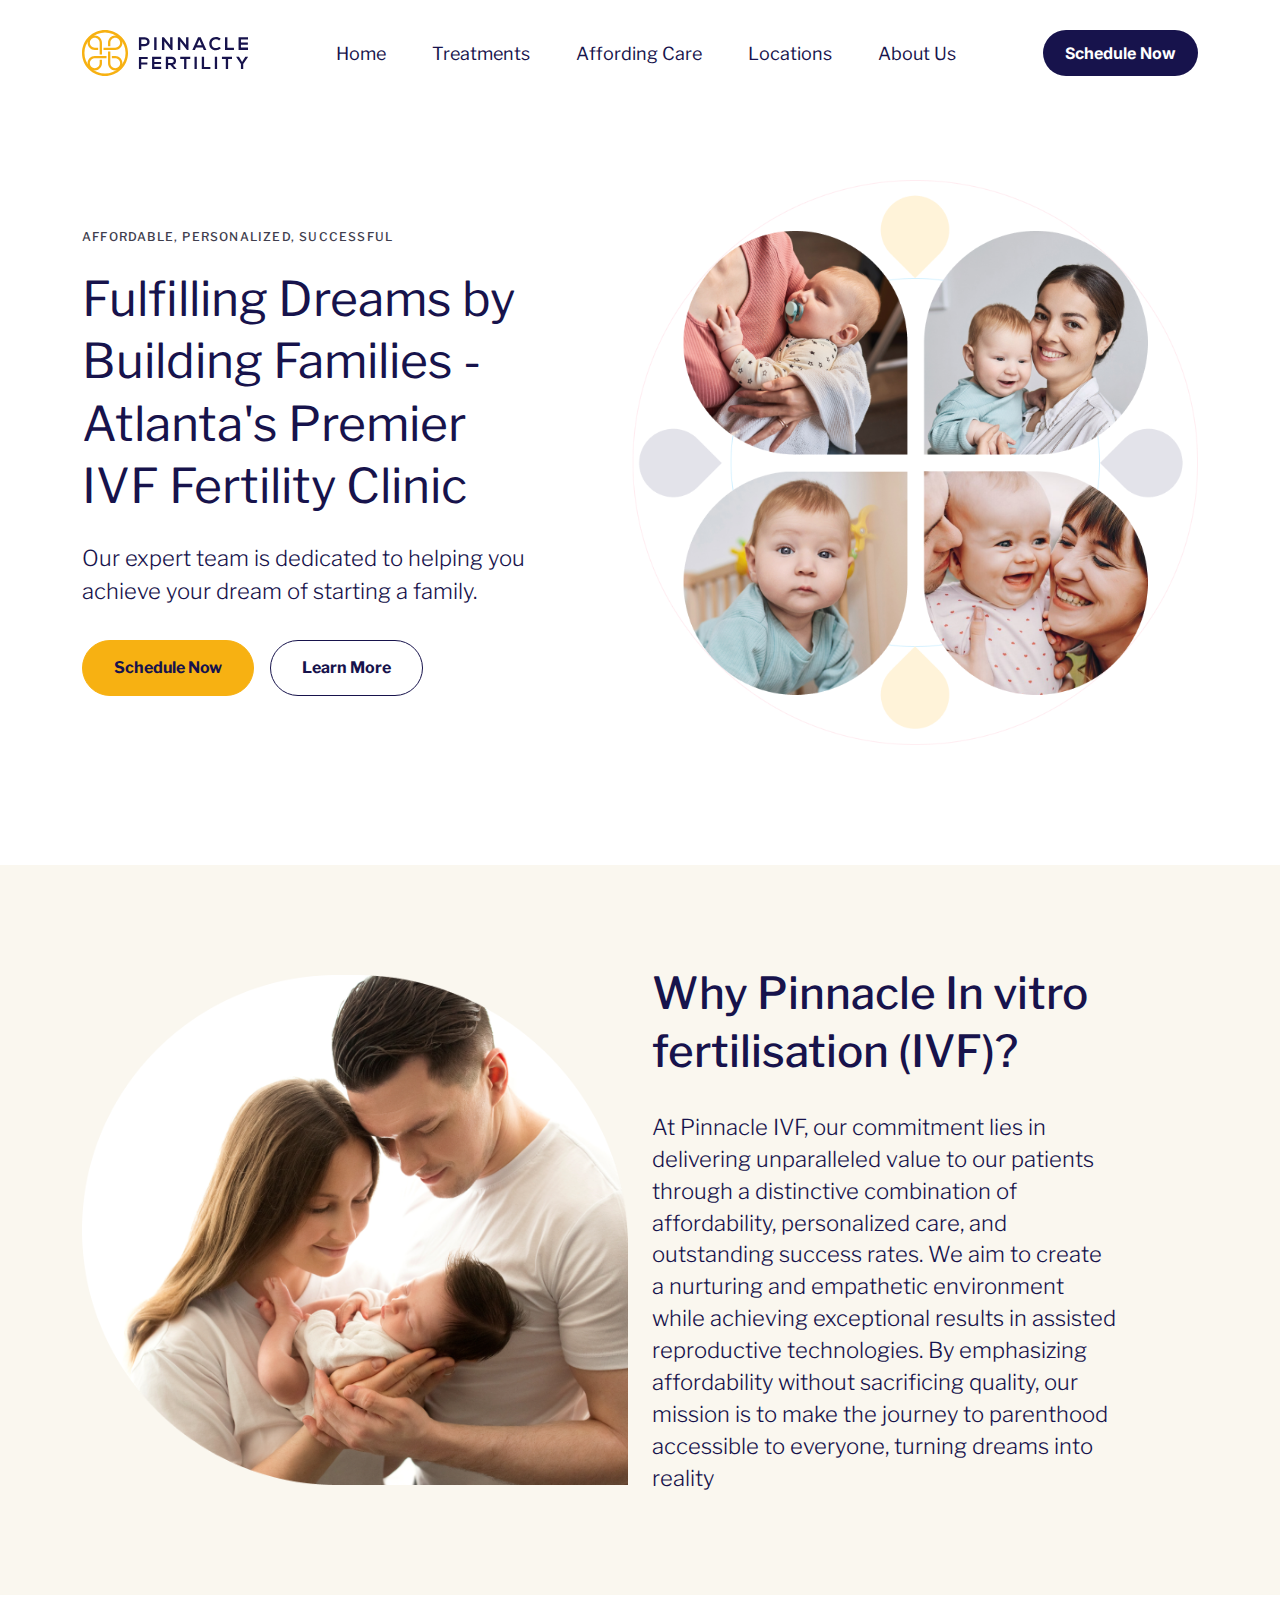
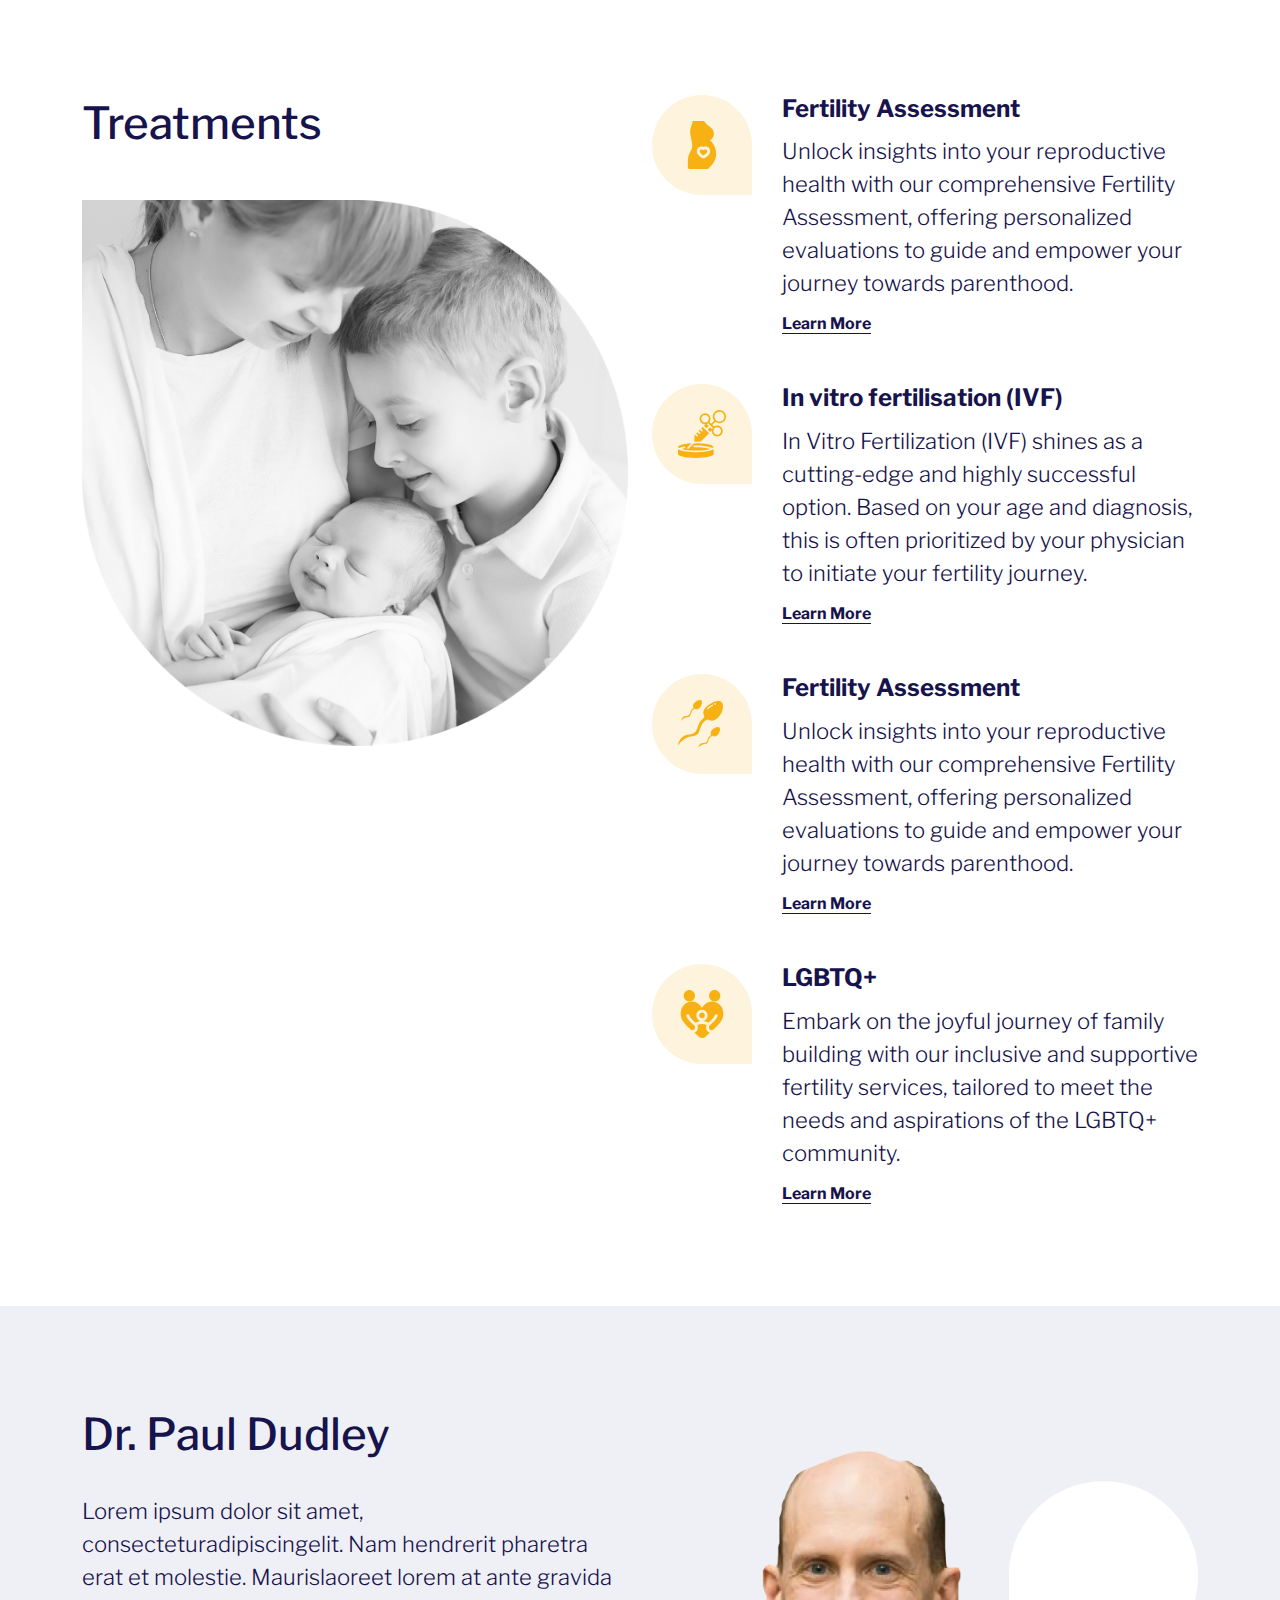
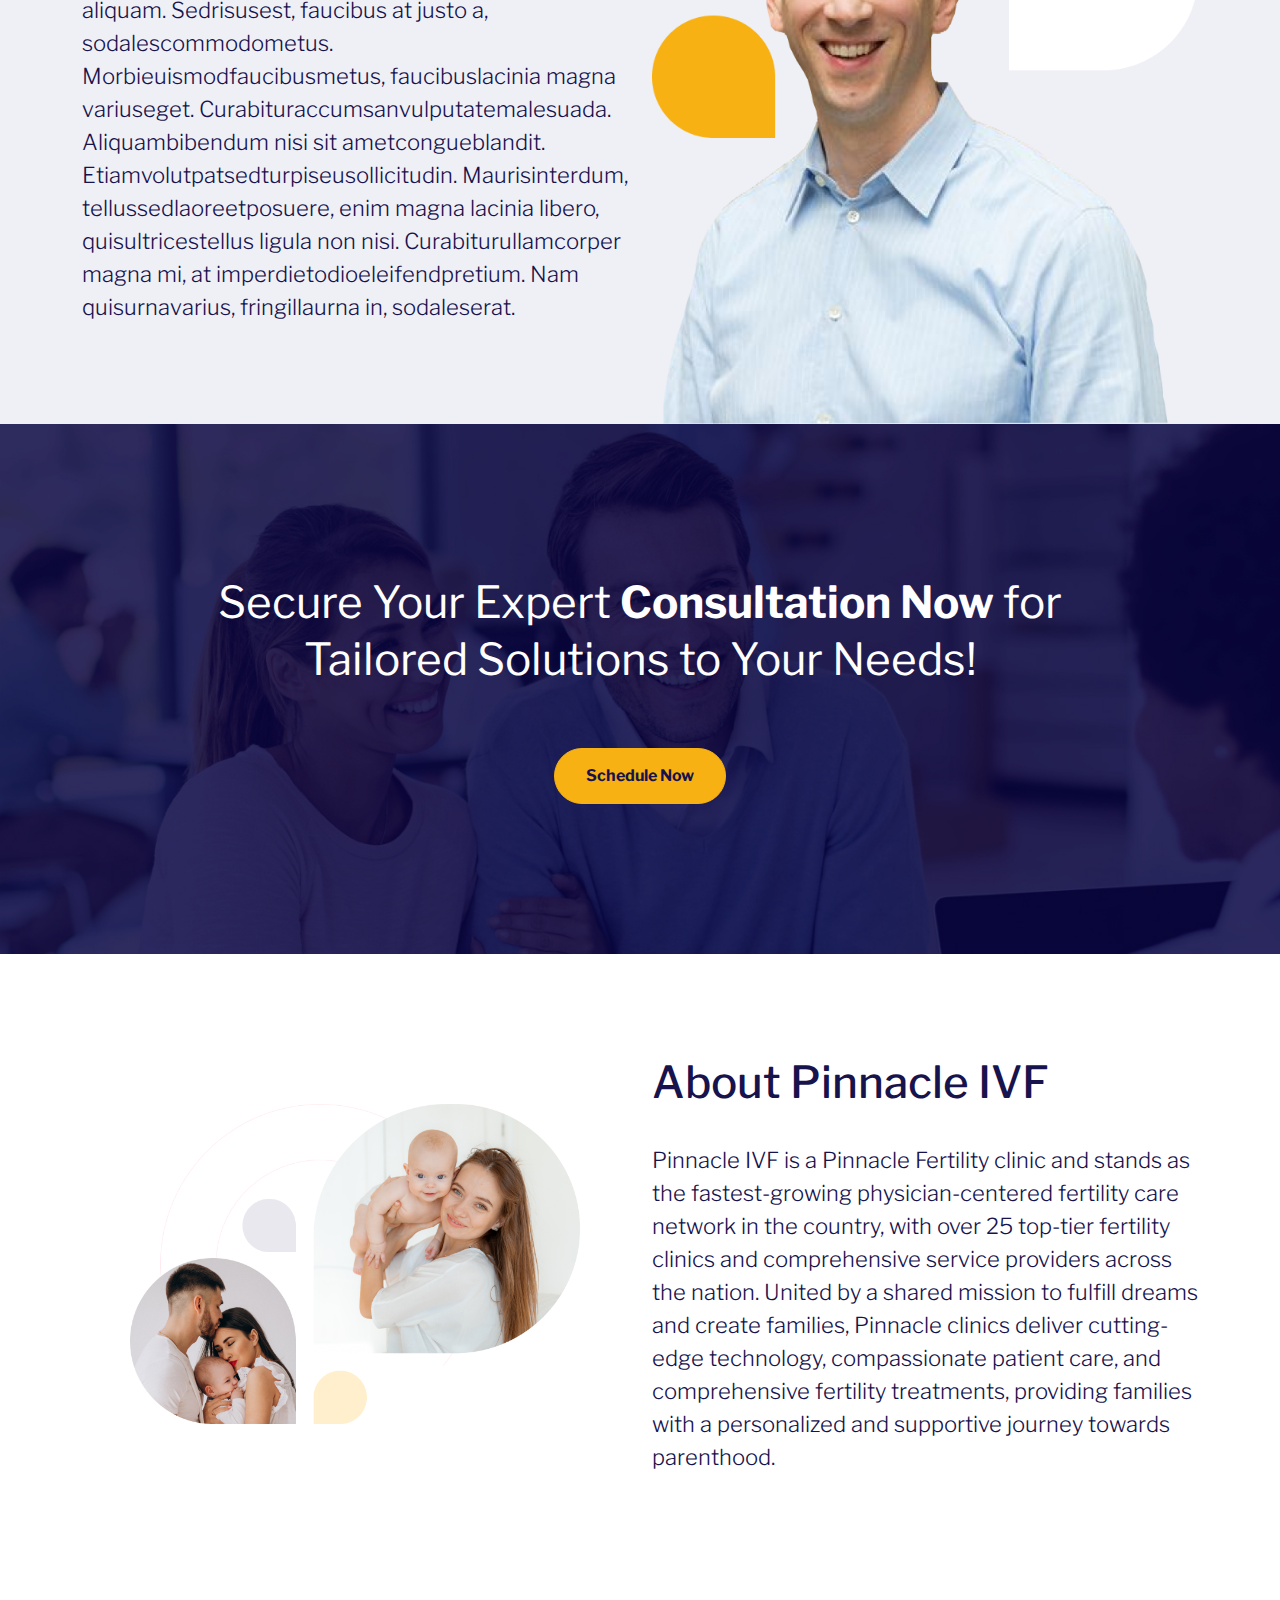
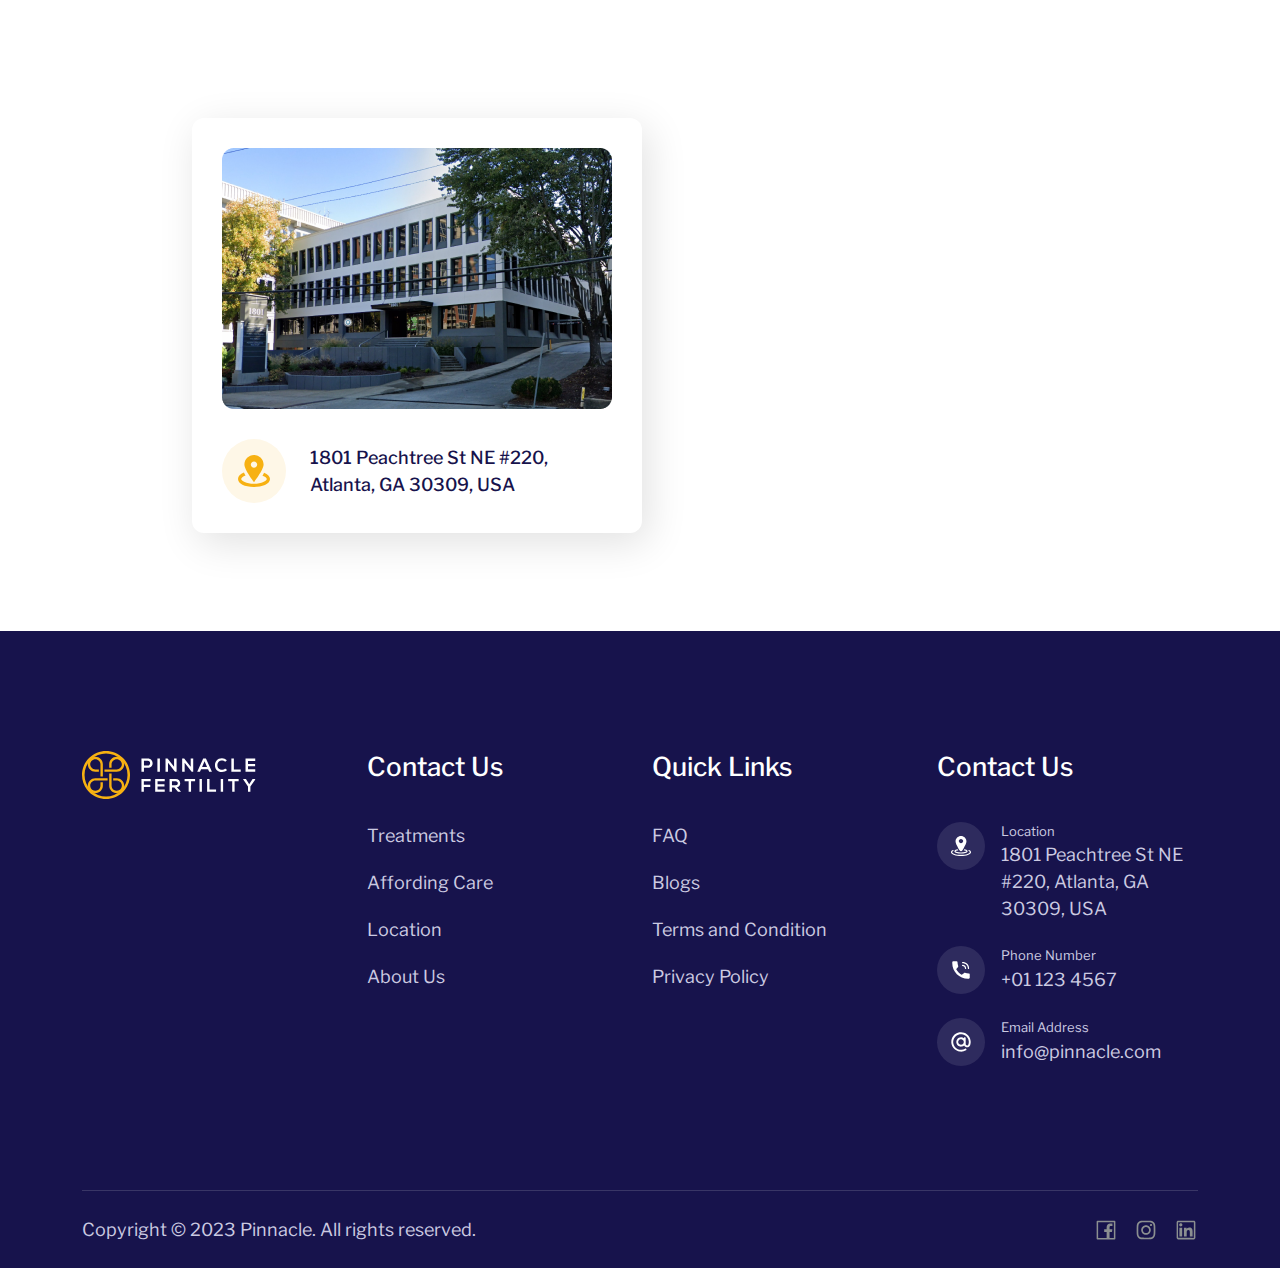
==== index.html @ 841ce285 "updated" ====
<!DOCTYPE html>
<!--[if lt IE 7]>      <html class="no-js lt-ie9 lt-ie8 lt-ie7"> <![endif]-->
<!--[if IE 7]>         <html class="no-js lt-ie9 lt-ie8" lang="en-US"> <![endif]-->
<!--[if IE 8]>         <html class="no-js lt-ie9" lang="en-US"> <![endif]-->
<!--[if gt IE 8]><!-->
<!--<![endif]-->
<!--[if gte IE 9] <style type="text/css"> .gradient {filter: none;}</style><![endif]-->
<!--[if !IE]><html lang="en"><![endif]-->
<html lang="en-US" class="no-js">

<head>
    <meta charset="UTF-8" />
    <meta http-equiv="X-UA-Compatible" content="IE=edge" />
    <!-- Required meta tags for responsive -->
    <meta name="viewport" content="width=device-width, initial-scale=1, shrink-to-fit=no" />
    <!-- The above 3 meta tags *must* come first in the head; any other head content must come *after* these tags -->
    <!-- Favicon and touch icons -->
    <link rel="icon" type="image/png" sizes="60x60" href="assets/img/favicon.svg" />
    <meta name="misapplication-TileColor" content="#ffffff" />
    <meta name="theme-color" content="#ffffff" />
    <!-- Twitter Card data -->
    <meta name="twitter:card" content="" />
    <meta name="twitter:site" content="@twitter_username" />
    <meta name="twitter:title" content="" />
    <meta name="twitter:description" content="" />
    <meta name="twitter:image" content="" />
    <!-- Open Graph data -->
    <meta property="og:title" content="" />
    <meta property="og:type" content="article" />
    <meta property="og:url" content="" />
    <meta property="og:image" content="" />
    <meta property="og:description" content="" />
    <meta property="og:site_name" content="R" />
    <meta property="fb:admins" content="Facebook numeric ID" />
    <!-- gmail verification -->
    <meta name="google-site-verification" content="" />
    <!-- Website title -->
    <title>Home</title>

    <!-- Bootstrap CSS - v5.3.2  -->
    <link rel="stylesheet" href="assets/css/bootstrap.min.css" />
    <!-- Main CSS -->
    <link rel="stylesheet" type="text/css" href="assets/css/style.css" />


</head>

<body>

    <!-- Header navbar -Start -->
    <header class="header-navbar-wrap">
        <div class="navbar-wrap">
            <nav class="navbar navbar-expand-lg">
                <div class="container">
                    <!-- Logo area  -->
                    <div class="">
                        <a href="index.html">
                            <img src="assets/img/logo.svg" alt="Logo" class="img-fluid">
                        </a>
                    </div>
                    <!-- Logo area  -->

                    <!-- Toggler button -->
                    <button class="navbar-toggler border-0" type="button" data-bs-toggle="collapse"
                        data-bs-target="#navbarTogglerDemo01" aria-controls="navbarTogglerDemo01" aria-expanded="false"
                        aria-label="Toggle navigation">
                        <svg width="24" height="24" viewBox="0 0 24 24" fill="none" xmlns="http://www.w3.org/2000/svg">
                            <g clip-path="url(#clip0_284_29214)">
                                <path d="M24 4H0V6H24V4Z" fill="#374957" />
                                <path d="M24.0001 9H8.00012V11H24.0001V9Z" fill="#374957" />
                                <path d="M24.0001 19H8.00012V21H24.0001V19Z" fill="#374957" />
                                <path d="M24 14H0V16H24V14Z" fill="#374957" />
                            </g>
                            <defs>
                                <clipPath id="clip0_284_29214">
                                    <rect width="24" height="24" fill="white" />
                                </clipPath>
                            </defs>
                        </svg>
                    </button>
                    <!-- Toggler button -->

                    <div class="collapse navbar-collapse" id="navbarTogglerDemo01">
                        <ul
                            class="topbar-menu-wrap navbar-nav mx-auto mb-2 mb-lg-0 fs-18 fw-normal text-clr-primary-blue">
                            <li class="nav-item">
                                <a class="nav-link active" aria-current="page" href="#">Home</a>
                            </li>
                            <li class="nav-item">
                                <a class="nav-link" href="#">Treatments</a>
                            </li>
                            <li class="nav-item">
                                <a class="nav-link" href="#">Affording Care</a>
                            </li>
                            <li class="nav-item">
                                <a class="nav-link" href="#">Locations</a>
                            </li>
                            <li class="nav-item">
                                <a class="nav-link" href="#">About Us</a>
                            </li>
                        </ul>

                        <!-- Schedule Now Button  -->
                        <div class="blue-btn mt-3 mt-lg-0">
                            <a href="#" class="text-decoration-none text-white font-inter fs-6 fw-bold bg-primary-blue">
                                Schedule Now
                            </a>
                        </div>
                        <!-- Schedule Now Button  -->
                    </div>



                </div>
            </nav>
        </div>
    </header>
    <!-- Header navbar -End -->


    <!-- Home page banner -/Start -->
    <section class="banner-wrap">
        <div class="container">
            <div class="row align-items-center flex-column-reverse flex-lg-row">
                <div class="col-lg-5">
                    <div class="banner-content-wrap mt-5 mt-lg-0">
                        <h5 class="banner-subtitle fs-12 fw-medium lt-1 text-uppercase text-gray-1 pb-24">Affordable,
                            Personalized, Successful
                        </h5>
                        <h1 class="text-clr-primary-blue fs-56 fw-normal pb-24">
                            Fulfilling Dreams by Building Families - Atlanta's Premier IVF Fertility Clinic
                        </h1>
                        <p class="fs-22 fw-light text-clr-primary-blue mb-32">Our expert team is dedicated to helping
                            you
                            achieve your dream of
                            starting a family.
                        </p>

                        <!-- Button wrapper  -->
                        <div class="dubble-btn-wrap">
                            <a href="#" class="yellow-fill-btn bg-secondary-yellow fw-bold fs-6 text-clr-primary-blue">
                                Schedule Now
                            </a>
                            <a href="#" class="minimal-border-btn bg-white fw-bold fs-6 text-clr-primary-blue">
                                Learn More
                            </a>
                        </div>
                        <!-- Button wrapper  -->

                    </div>
                </div>
                <div class="col-lg-7">
                    <div class="banner-image-wrap ">
                        <img src="assets/img/banner-right-img.png" alt="Banner image" class="img-fluid">
                    </div>
                </div>
            </div>
        </div>
    </section>
    <!-- Home page banner -/End -->

    <!-- Why Pinnacle start  -->
    <section class="why-pinnacle section-padding-120 bg-light-yellow">
        <div class="container">
            <div class="row align-items-center">
                <div class="col-lg-6">
                    <div>
                        <img class="img-fluid" src="./assets/img/why-pinnacle-img.png" alt="About section image" />
                    </div>
                </div>
                <div class="col-lg-6">
                    <div class="text-content pt-5 pt-lg-0">
                        <h2 class="fs-48 text-clr-primary-blue fw-medium mb-32">
                            Why Pinnacle In vitro fertilisation (IVF)?
                        </h2>
                        <p class="fs-22 text-clr-primary-blue fw-300">
                            At Pinnacle IVF, our commitment lies in delivering unparalleled
                            value to our patients through a distinctive combination of
                            affordability, personalized care, and outstanding success rates.
                            We aim to create a nurturing and empathetic environment while
                            achieving exceptional results in assisted reproductive
                            technologies. By emphasizing affordability without sacrificing
                            quality, our mission is to make the journey to parenthood
                            accessible to everyone, turning dreams into reality
                        </p>
                    </div>
                </div>
            </div>
        </div>
    </section>
    <!-- Why Pinnacle end  -->

    <!-- Treatment Start  -->
    <section class="treatment section-padding-120">
        <div class="container">
            <div class="row">
                <div class="col-lg-6">
                    <div>
                        <h2 class="fs-48 text-clr-primary-blue fw-medium mb-5">
                            Treatments
                        </h2>
                        <div>
                            <img class="img-fluid" src="./assets/img/treatment-img.png" alt="Image" />
                        </div>
                    </div>
                </div>
                <div class="col-lg-6">
                    <div class="treatment-feature-wrapper pt-5 pt-lg-0">
                        <div class="treatment-feature-item mb-5">
                            <div class="flex-shrink-0">
                                <img class="img-fluid" src="./assets/img/treatment-icon-1.svg" alt="icon" />
                            </div>
                            <div>
                                <h4 class="fs-4 text-clr-primary-blue fw-bold mb-12">
                                    Fertility Assessment
                                </h4>
                                <p class="fs-22 text-clr-primary-blue fw-300 mb-12">
                                    Unlock insights into your reproductive health with our
                                    comprehensive Fertility Assessment, offering personalized
                                    evaluations to guide and empower your journey towards
                                    parenthood.
                                </p>

                                <a href="#" class="text-clr-primary-blue fw-bold learn-more-btn">Learn More</a>
                            </div>
                        </div>
                        <div class="treatment-feature-item mb-5">
                            <div class="flex-shrink-0">
                                <img class="img-fluid" src="./assets/img/treatment-icon-2.svg" alt="icon" />
                            </div>
                            <div>
                                <h4 class="fs-4 text-clr-primary-blue fw-bold mb-12">
                                    In vitro fertilisation (IVF)
                                </h4>
                                <p class="fs-22 text-clr-primary-blue fw-300 mb-12">
                                    In Vitro Fertilization (IVF) shines as a cutting-edge and
                                    highly successful option. Based on your age and diagnosis,
                                    this is often prioritized by your physician to initiate your
                                    fertility journey.
                                </p>

                                <a href="#" class="text-clr-primary-blue fw-bold learn-more-btn">Learn More</a>
                            </div>
                        </div>
                        <div class="treatment-feature-item mb-5">
                            <div class="flex-shrink-0">
                                <img class="img-fluid" src="./assets/img/treatment-icon-3.svg" alt="icon" />
                            </div>
                            <div>
                                <h4 class="fs-4 text-clr-primary-blue fw-bold mb-12">
                                    Fertility Assessment
                                </h4>
                                <p class="fs-22 text-clr-primary-blue fw-300 mb-12">
                                    Unlock insights into your reproductive health with our
                                    comprehensive Fertility Assessment, offering personalized
                                    evaluations to guide and empower your journey towards
                                    parenthood.
                                </p>

                                <a href="#" class="text-clr-primary-blue fw-bold learn-more-btn">Learn More</a>
                            </div>
                        </div>
                        <div class="treatment-feature-item">
                            <div class="flex-shrink-0">
                                <img class="img-fluid" src="./assets/img/treatment-icon-4.svg" alt="icon" />
                            </div>
                            <div>
                                <h4 class="fs-4 text-clr-primary-blue fw-bold mb-12">
                                    LGBTQ+
                                </h4>
                                <p class="fs-22 text-clr-primary-blue fw-300 mb-12">
                                    Embark on the joyful journey of family building with our
                                    inclusive and supportive fertility services, tailored to
                                    meet the needs and aspirations of the LGBTQ+ community.
                                </p>

                                <a href="#" class="text-clr-primary-blue fw-bold learn-more-btn">Learn More</a>
                            </div>
                        </div>
                    </div>
                </div>
            </div>
        </div>
    </section>
    <!-- Treatment End  -->

    <!-- Doctor Section start -->
    <section class="doctor bg-light-blue">
        <div class="container">
            <div class="row align-items-end flex-column-reverse flex-lg-row ">
                <div class="col-lg-6">
                    <div class="text-content doctor-section-content">
                        <h2 class="fs-48 text-clr-primary-blue fw-medium mb-32">
                            Dr. Paul Dudley
                        </h2>
                        <p class="fs-22 text-clr-primary-blue fw-300">
                            Lorem ipsum dolor sit amet, consecteturadipiscingelit. Nam
                            hendrerit pharetra erat et molestie. Maurislaoreet lorem at ante
                            gravida aliquam. Sedrisusest, faucibus at justo a,
                            sodalescommodometus. Morbieuismodfaucibusmetus, faucibuslacinia
                            magna variuseget. Curabituraccumsanvulputatemalesuada.
                            Aliquambibendum nisi sit ametcongueblandit.
                            Etiamvolutpatsedturpiseusollicitudin. Maurisinterdum,
                            tellussedlaoreetposuere, enim magna lacinia libero,
                            quisultricestellus ligula non nisi. Curabiturullamcorper magna
                            mi, at imperdietodioeleifendpretium. Nam quisurnavarius,
                            fringillaurna in, sodaleserat.
                        </p>
                    </div>
                </div>
                <div class="col-lg-6">
                    <div class="doctor-paul-img text-center">
                        <img class="img-fluid " src="./assets/img/doctor-paul-img.png" alt="Image" />
                    </div>
                </div>
            </div>
        </div>
    </section>
    <!-- Doctor Section end -->


    <!-- Call to action -/Start -->
    <section class="call-to-action section-padding-180 ">
        <div class="container">
            <div class="cta-inner-wrap text-center mx-auto">
                <h2 class="text-white fs-48 fw-normal mb-60">
                    Secure Your Expert <strong class="fw-bold">Consultation Now</strong> for Tailored Solutions to Your
                    Needs!
                </h2>
                <div class="cta-button-wrap">
                    <a href="#" class="yellow-fill-btn bg-secondary-yellow fw-bold fs-6 text-clr-primary-blue">
                        Schedule Now
                    </a>
                </div>
            </div>
        </div>
    </section>
    <!-- Call to action -/End -->


    <!-- About Section start -->
    <section class="about-pinnacle section-padding-120">
        <div class="container">
            <div class="row align-items-center">
                <div class="col-lg-6">
                    <div class="px-0 px-xl-5 ">
                        <img class="img-fluid" src="./assets/img/about-pinnacle-img.png" alt="Image" />
                    </div>
                </div>
                <div class="col-lg-6">
                    <div class="text-content pt-5 pt-lg-0">
                        <h2 class="fs-48 text-clr-primary-blue fw-medium mb-32">
                            About Pinnacle IVF
                        </h2>
                        <p class="fs-22 text-clr-primary-blue fw-300">
                            Pinnacle IVF is a Pinnacle Fertility clinic and stands as the
                            fastest-growing physician-centered fertility care network in the
                            country, with over 25 top-tier fertility clinics and
                            comprehensive service providers across the nation. United by a
                            shared mission to fulfill dreams and create families, Pinnacle
                            clinics deliver cutting-edge technology, compassionate patient
                            care, and comprehensive fertility treatments, providing families
                            with a personalized and supportive journey towards parenthood.
                        </p>
                    </div>
                </div>
            </div>
        </div>
    </section>
    <!-- About Section end -->

    <!-- Location Map Start  -->
    <section class="map-wrapper">
        <div>
            <iframe width="100%" height="800" frameborder="0" scrolling="no" marginheight="0" marginwidth="0"
                style="border: 0; margin-top: -150px"
                src="https://www.google.com/maps/embed?pb=!1m18!1m12!1m3!1d3315.315721603123!2d-84.39519032380304!3d33.80416463078814!2m3!1f0!2f0!3f0!3m2!1i1024!2i768!4f13.1!3m3!1m2!1s0x88f505ab396441d3%3A0xcb4ddf7890e23bd0!2s1801%20Peachtree%20St%20NE%20%23220%2C%20Atlanta%2C%20GA%2030309%2C%20USA!5e0!3m2!1sen!2sbd!4v1702719994618!5m2!1sen!2sbd"></iframe>
        </div>
        <div class="map-address-card">
            <div>
                <img class="img-fluid" src="./assets/img/address-img.png" alt="image">
            </div>
            <div class="address-info">
                <div>
                    <img src="./assets/img/location-icon.svg" alt="icon">
                </div>
                <p class="fs-18 text-clr-primary-blue fw-medium">1801 Peachtree St NE #220, Atlanta, GA 30309, USA</p>
            </div>
        </div>
    </section>
    <!-- Location Map end  -->


    <!-- Footer start  -->
    <footer class="footer bg-primary-blue">
        <div class="container">
            <div class="footer-wrapper">
                <div class="row">
                    <div class="col-lg-3 col-sm-6 mb-5 mb-lg-0">
                        <div>
                            <a href="#">
                                <img src="assets/img/footer-logo.svg" class="img-fluid" alt="">
                            </a>
                        </div>
                    </div>
                    <div class="col-lg-3 col-sm-6 mb-4 mb-lg-0">
                        <div class="footer-widget">
                            <h4 class="fs-26 text-white footer-title">Contact Us</h4>
                            <ul class="m-0 p-0">
                                <li class="footer-menu"><a href="#"
                                        class="footer-link fs-18 text-decoration-none text-gray-2">Treatments</a></li>
                                <li class="footer-menu"><a href="#"
                                        class="footer-link fs-18 text-decoration-none text-gray-2">Affording Care</a>
                                </li>
                                <li class="footer-menu"><a href="#"
                                        class="footer-link fs-18 text-decoration-none text-gray-2">Location</a></li>
                                <li class="footer-menu"><a href="#"
                                        class="footer-link fs-18 text-decoration-none text-gray-2">About Us</a></li>
                            </ul>
                        </div>
                    </div>
                    <div class="col-lg-3 col-sm-6 mb-4 mb-lg-0">
                        <div class="footer-widget">
                            <h4 class="fs-26 text-white footer-title">Quick Links</h4>
                            <ul class="m-0 p-0">
                                <li class="footer-menu"><a href="#"
                                        class="footer-link fs-18 text-decoration-none text-gray-2">FAQ</a></li>
                                <li class="footer-menu"><a href="#"
                                        class="footer-link fs-18 text-decoration-none text-gray-2">Blogs</a></li>
                                <li class="footer-menu"><a href="#"
                                        class="footer-link fs-18 text-decoration-none text-gray-2">Terms and
                                        Condition</a></li>
                                <li class="footer-menu"><a href="#"
                                        class="footer-link fs-18 text-decoration-none text-gray-2">Privacy Policy</a>
                                </li>
                            </ul>
                        </div>
                    </div>
                    <div class="col-lg-3 col-sm-6 mb-4 mb-lg-0">
                        <div class="footer-widget">
                            <h4 class="fs-26 text-white footer-title">Contact Us</h4>
                            <ul class="m-0 p-0">
                                <li class="footer-menu">
                                    <div class="footer-contact-wrap d-flex align-items-start gap-3 mb-4">
                                        <div
                                            class="contactLogo d-flex align-items-center justify-content-center flex-shrink-0">
                                            <svg width="20" height="20" viewBox="0 0 20 20" fill="none"
                                                xmlns="http://www.w3.org/2000/svg">
                                                <g clip-path="url(#clip0_60_309)">
                                                    <path
                                                        d="M18.2941 14.0222C18.0104 13.8664 17.6542 13.9701 17.4984 14.2537C17.3426 14.5373 17.4462 14.8935 17.7298 15.0493C18.4278 15.4328 18.8281 15.8578 18.8281 16.2156C18.8281 16.6531 18.2082 17.3312 16.4682 17.9224C14.7493 18.5064 12.4521 18.828 10 18.828C7.54785 18.828 5.2507 18.5064 3.53176 17.9224C1.7918 17.3313 1.17188 16.6531 1.17188 16.2156C1.17188 15.8578 1.57219 15.4328 2.27016 15.0493C2.55379 14.8935 2.65738 14.5372 2.50156 14.2536C2.34574 13.97 1.98961 13.8664 1.7059 14.0222C0.927695 14.4497 0 15.1773 0 16.2156C0 17.0114 0.547344 18.1461 3.15477 19.032C4.99195 19.6562 7.42297 19.9999 10 19.9999C12.577 19.9999 15.008 19.6562 16.8452 19.032C19.4527 18.1461 20 17.0114 20 16.2156C20 15.1773 19.0723 14.4497 18.2941 14.0222Z"
                                                        fill="white" />
                                                    <path
                                                        d="M5.57586 17.0755C6.76531 17.4115 8.33637 17.5966 9.99961 17.5966C11.6629 17.5966 13.2339 17.4115 14.4234 17.0755C15.8786 16.6644 16.6164 16.0693 16.6164 15.3069C16.6164 14.5445 15.8786 13.9495 14.4234 13.5384C14.1003 13.4471 13.749 13.3671 13.3755 13.2988C13.1726 13.6493 12.9601 14.01 12.7379 14.3812C13.1513 14.4432 13.5395 14.5193 13.892 14.6091C14.9629 14.8818 15.3541 15.1889 15.4346 15.307C15.3541 15.425 14.9629 15.7321 13.892 16.0048C12.8784 16.263 11.5742 16.4103 10.2007 16.4234C10.1341 16.4284 10.0671 16.4311 9.99961 16.4311C9.93207 16.4311 9.86508 16.4284 9.79852 16.4234C8.42496 16.4103 7.12082 16.263 6.10719 16.0048C5.03625 15.7321 4.64504 15.425 4.56461 15.307C4.64504 15.1889 5.03629 14.8818 6.10723 14.6091C6.45973 14.5193 6.84789 14.4432 7.26137 14.3812C7.03914 14.0101 6.8266 13.6493 6.62375 13.2988C6.25023 13.3671 5.89887 13.4471 5.57586 13.5384C4.12066 13.9495 3.38281 14.5445 3.38281 15.3069C3.38281 16.0693 4.12066 16.6644 5.57586 17.0755Z"
                                                        fill="white" />
                                                    <path
                                                        d="M9.99961 15.2591C10.5212 15.2591 10.995 14.9934 11.2671 14.5482C13.1737 11.4288 15.4465 7.31758 15.4465 5.44684C15.4465 2.44344 13.003 0 9.99961 0C6.99617 0 4.55273 2.44344 4.55273 5.44684C4.55273 7.31758 6.82551 11.4288 8.73211 14.5482C9.00422 14.9934 9.47805 15.2591 9.99961 15.2591ZM7.81027 5.07285C7.81027 3.8657 8.79242 2.88359 9.99961 2.88359C11.2068 2.88359 12.1889 3.8657 12.1889 5.07285C12.1889 6.28004 11.2068 7.26215 9.99961 7.26215C8.79242 7.26215 7.81027 6.28008 7.81027 5.07285Z"
                                                        fill="white" />
                                                </g>
                                                <defs>
                                                    <clipPath id="clip0_60_309">
                                                        <rect width="20" height="20" fill="white" />
                                                    </clipPath>
                                                </defs>
                                            </svg>

                                        </div>
                                        <div>
                                            <p class="text-gray-2 fs-13">Location</p>
                                            <a class="text-gray-2 fs-18"
                                                href="https://maps.app.goo.gl/SD8paTM74fPz62Nr5">1801 Peachtree St NE
                                                #220, Atlanta, GA 30309, USA</a>
                                        </div>
                                    </div>
                                </li>
                                <li class="footer-menu">
                                    <div class="footer-contact-wrap d-flex align-items-start gap-3 mb-4">
                                        <div
                                            class="contactLogo d-flex align-items-center justify-content-center flex-shrink-0">
                                            <svg width="20" height="20" viewBox="0 0 20 20" fill="none"
                                                xmlns="http://www.w3.org/2000/svg">
                                                <path fill-rule="evenodd" clip-rule="evenodd"
                                                    d="M11.6074 6.07178C12.1983 6.07178 12.7958 6.29594 13.2499 6.75011C13.7041 7.20428 13.9283 7.80178 13.9283 8.39261C13.9283 8.73761 14.2083 9.01761 14.5533 9.01761C14.8983 9.01761 15.1783 8.73761 15.1783 8.39261C15.1783 7.48344 14.8333 6.56511 14.1341 5.86594C13.4349 5.16761 12.5166 4.82178 11.6074 4.82178C11.2624 4.82178 10.9824 5.10178 10.9824 5.44678C10.9824 5.79178 11.2624 6.07178 11.6074 6.07178Z"
                                                    fill="white" />
                                                <path fill-rule="evenodd" clip-rule="evenodd"
                                                    d="M11.6099 3.12507C12.9574 3.11923 14.3041 3.63507 15.3349 4.66507C16.3649 5.6959 16.8808 7.04257 16.8749 8.39007C16.8733 8.73507 17.1524 9.0159 17.4966 9.01757C17.8416 9.01923 18.1233 8.7409 18.1249 8.3959C18.1324 6.72673 17.4949 5.05757 16.2183 3.78173C14.9424 2.50507 13.2733 1.86757 11.6041 1.87507C11.2591 1.87673 10.9808 2.1584 10.9824 2.5034C10.9841 2.84757 11.2649 3.12673 11.6099 3.12507Z"
                                                    fill="white" />
                                                <path fill-rule="evenodd" clip-rule="evenodd"
                                                    d="M10.6067 14.6542C10.7658 14.7492 10.9683 14.7342 11.1117 14.615C11.5617 14.24 12.545 13.4208 13.0992 12.9592C13.3433 12.7558 13.6792 12.7008 13.975 12.8167C15.2683 13.3125 16.5625 13.5575 17.8558 13.5475C18.09 13.5425 18.3158 13.6317 18.4833 13.795C18.6508 13.9592 18.745 14.1825 18.745 14.4167C18.75 15.3833 18.75 16.8933 18.75 17.8258C18.75 18.29 18.3867 18.6733 17.9233 18.6992C17.47 18.7242 17 18.75 17 18.75C8.3075 18.75 1.25 11.6925 1.25 3C1.25 3 1.27583 2.53 1.30083 2.07667C1.32667 1.61333 1.71 1.25 2.17417 1.25H5.61417C6.09417 1.25 6.48417 1.6375 6.48833 2.1175C6.51333 3.42417 6.7625 4.73083 7.20833 6.0375C7.30917 6.32667 7.25 6.6475 7.05417 6.8825C6.59667 7.43417 5.76417 8.43333 5.385 8.88833C5.265 9.03083 5.24917 9.23417 5.345 9.39417C6.6625 11.5692 8.43083 13.3375 10.6067 14.6542Z"
                                                    fill="white" />
                                            </svg>


                                        </div>
                                        <div>
                                            <p class="text-gray-2 fs-13">Phone Number</p>
                                            <a class="text-gray-2 fs-18" href="tel:+01 123 4567">+01 123 4567</a>
                                        </div>
                                    </div>
                                </li>
                                <li class="footer-menu">
                                    <div class="footer-contact-wrap d-flex align-items-start gap-3 mb-4">
                                        <div
                                            class="contactLogo d-flex align-items-center justify-content-center flex-shrink-0">
                                            <svg width="20" height="20" viewBox="0 0 20 20" fill="none"
                                                xmlns="http://www.w3.org/2000/svg">
                                                <g clip-path="url(#clip0_60_331)">
                                                    <path
                                                        d="M19.5933 8.62506C19.244 6.0789 17.8975 3.77579 15.8501 2.22241C13.8027 0.669018 11.222 -0.00740844 8.67584 0.341931C6.12968 0.691271 3.82657 2.03776 2.27319 4.08519C0.7198 6.13262 0.0433729 8.71327 0.392713 11.2594C0.680523 13.3668 1.64896 15.3225 3.15063 16.8288C4.65229 18.3351 6.60497 19.3095 8.71146 19.6038C9.1425 19.6603 9.57675 19.6887 10.0115 19.6888C11.7678 19.6917 13.4913 19.2124 14.994 18.3032C15.0994 18.2397 15.1914 18.156 15.2645 18.0569C15.3376 17.9579 15.3905 17.8454 15.4202 17.7259C15.4498 17.6064 15.4557 17.4822 15.4373 17.3605C15.419 17.2387 15.3769 17.1218 15.3133 17.0163C15.2498 16.9108 15.1661 16.8189 15.0671 16.7458C14.968 16.6727 14.8555 16.6198 14.736 16.5901C14.4947 16.5302 14.2395 16.5686 14.0265 16.6969C12.9569 17.3389 11.7491 17.7155 10.5042 17.795C9.25922 17.8746 8.01332 17.6549 6.8707 17.1543C5.72808 16.6537 4.72195 15.8867 3.93647 14.9176C3.151 13.9484 2.60902 12.8053 2.35588 11.5838C2.10274 10.3623 2.14579 9.09788 2.48144 7.89641C2.81709 6.69493 3.43557 5.59131 4.28514 4.67784C5.13472 3.76438 6.19069 3.06764 7.36472 2.64592C8.53875 2.22419 9.7967 2.08974 11.0333 2.25381C12.182 2.40653 13.2823 2.81285 14.2545 3.44333C15.2267 4.07381 16.0465 4.91266 16.6544 5.8991C17.2624 6.88554 17.6433 7.99487 17.7696 9.14671C17.8959 10.2986 17.7644 11.4641 17.3846 12.5588C17.286 12.8221 17.108 13.0481 16.8751 13.2056C16.6423 13.363 16.3662 13.4441 16.0852 13.4376C15.7149 13.4371 15.3599 13.2897 15.098 13.0279C14.8362 12.766 14.6888 12.411 14.6883 12.0407V6.25006C14.6883 6.00142 14.5896 5.76296 14.4137 5.58714C14.2379 5.41133 13.9995 5.31256 13.7508 5.31256C13.5022 5.31256 13.2637 5.41133 13.0879 5.58714C12.9121 5.76296 12.8133 6.00142 12.8133 6.25006V6.25881C12.1026 5.72239 11.2538 5.39951 10.3663 5.32793C9.47874 5.25635 8.58918 5.43905 7.80168 5.85463C7.01419 6.27022 6.36136 6.90151 5.91959 7.67461C5.47782 8.44771 5.26538 9.33065 5.30714 10.2201C5.3489 11.1095 5.64312 11.9687 6.15539 12.697C6.66765 13.4253 7.37676 13.9927 8.19972 14.3326C9.02269 14.6726 9.92546 14.7712 10.8024 14.6167C11.6793 14.4623 12.4941 14.0613 13.1515 13.4607C13.417 14.0139 13.8331 14.481 14.352 14.8085C14.8709 15.1361 15.4716 15.3108 16.0852 15.3126C16.756 15.319 17.4121 15.1164 17.9625 14.7329C18.5129 14.3494 18.9302 13.8041 19.1565 13.1726C19.6617 11.713 19.8115 10.1541 19.5933 8.62506ZM10.0008 12.8126C9.44458 12.8126 8.90081 12.6476 8.4383 12.3386C7.97578 12.0295 7.6153 11.5903 7.40243 11.0764C7.18955 10.5624 7.13386 9.99694 7.24238 9.45136C7.3509 8.90579 7.61876 8.40465 8.0121 8.01132C8.40543 7.61798 8.90657 7.35012 9.45215 7.2416C9.99772 7.13308 10.5632 7.18877 11.0771 7.40164C11.5911 7.61452 12.0303 7.975 12.3393 8.43752C12.6484 8.90003 12.8133 9.4438 12.8133 10.0001C12.8125 10.7457 12.5159 11.4606 11.9887 11.9879C11.4614 12.5151 10.7465 12.8117 10.0008 12.8126Z"
                                                        fill="white" />
                                                </g>
                                                <defs>
                                                    <clipPath id="clip0_60_331">
                                                        <rect width="20" height="20" fill="white" />
                                                    </clipPath>
                                                </defs>
                                            </svg>

                                        </div>
                                        <div>
                                            <p class="text-gray-2 fs-13">Email Address</p>
                                            <a class="text-gray-2 fs-18"
                                                href="mailto:info@pinnacle.com">info@pinnacle.com</a>
                                        </div>
                                    </div>
                                </li>

                            </ul>
                        </div>
                    </div>
                </div>
            </div>
            <div class="footer-bottom text-center d-md-flex align-items-center gap-3 justify-content-between ">
                <div>
                    <p class="mb-3 fs-18 text-gray-2 mb-md-0">Copyright © 2023 Pinnacle. All rights reserved.</p>
                </div>
                <div class="footer-social d-flex justify-content-center align-items-center gap-3 ">
                    <a href="#" class="footer-social-link">
                        <svg width="24" height="24" viewBox="0 0 24 24" fill="none" xmlns="http://www.w3.org/2000/svg">
                            <path
                                d="M20.625 2.625H3.375C2.96016 2.625 2.625 2.96016 2.625 3.375V20.625C2.625 21.0398 2.96016 21.375 3.375 21.375H20.625C21.0398 21.375 21.375 21.0398 21.375 20.625V3.375C21.375 2.96016 21.0398 2.625 20.625 2.625ZM19.875 19.875H15.5602V14.1141H17.9977L18.3633 11.2852H15.5602V9.47812C15.5602 8.65781 15.7875 8.1 16.9617 8.1H18.4594V5.56875C18.1992 5.53359 17.3109 5.45625 16.275 5.45625C14.1141 5.45625 12.6352 6.77578 12.6352 9.19687V11.2828H10.193V14.1117H12.6375V19.875H4.125V4.125H19.875V19.875Z"
                                fill="#8B8F90" />
                        </svg>

                    </a>
                    <a href="#" class="footer-social-link">
                        <svg width="24" height="24" viewBox="0 0 24 24" fill="none" xmlns="http://www.w3.org/2000/svg">
                            <path
                                d="M11.9991 7.19347C9.33898 7.19347 7.1921 9.34035 7.1921 12.0005C7.1921 14.6607 9.33898 16.8075 11.9991 16.8075C14.6593 16.8075 16.8062 14.6607 16.8062 12.0005C16.8062 9.34035 14.6593 7.19347 11.9991 7.19347ZM11.9991 15.1247C10.2788 15.1247 8.87492 13.7208 8.87492 12.0005C8.87492 10.2802 10.2788 8.87628 11.9991 8.87628C13.7194 8.87628 15.1234 10.2802 15.1234 12.0005C15.1234 13.7208 13.7194 15.1247 11.9991 15.1247ZM17.003 5.87628C16.3819 5.87628 15.8804 6.37785 15.8804 6.99894C15.8804 7.62003 16.3819 8.1216 17.003 8.1216C17.6241 8.1216 18.1257 7.62238 18.1257 6.99894C18.1259 6.85146 18.097 6.70539 18.0406 6.5691C17.9843 6.43281 17.9016 6.30897 17.7973 6.20469C17.693 6.1004 17.5692 6.01772 17.4329 5.96136C17.2966 5.90501 17.1505 5.8761 17.003 5.87628ZM21.3694 12.0005C21.3694 10.7068 21.3812 9.42472 21.3085 8.13331C21.2359 6.63331 20.8937 5.30206 19.7968 4.20519C18.6976 3.10597 17.3687 2.76613 15.8687 2.69347C14.5749 2.62081 13.2929 2.63253 12.0015 2.63253C10.7077 2.63253 9.4257 2.62081 8.13429 2.69347C6.63429 2.76613 5.30304 3.10831 4.20617 4.20519C3.10695 5.30441 2.7671 6.63331 2.69445 8.13331C2.62179 9.42706 2.63351 10.7091 2.63351 12.0005C2.63351 13.2919 2.62179 14.5763 2.69445 15.8677C2.7671 17.3677 3.10929 18.6989 4.20617 19.7958C5.30538 20.895 6.63429 21.2349 8.13429 21.3075C9.42804 21.3802 10.7101 21.3685 12.0015 21.3685C13.2952 21.3685 14.5773 21.3802 15.8687 21.3075C17.3687 21.2349 18.6999 20.8927 19.7968 19.7958C20.896 18.6966 21.2359 17.3677 21.3085 15.8677C21.3835 14.5763 21.3694 13.2943 21.3694 12.0005ZM19.3069 17.5271C19.1359 17.9536 18.9296 18.2724 18.5991 18.6005C18.2687 18.931 17.9523 19.1372 17.5257 19.3083C16.2929 19.7982 13.3655 19.688 11.9991 19.688C10.6327 19.688 7.70304 19.7982 6.47023 19.3107C6.04367 19.1396 5.72492 18.9333 5.39679 18.6028C5.06632 18.2724 4.86007 17.956 4.68898 17.5294C4.20148 16.2943 4.31163 13.3669 4.31163 12.0005C4.31163 10.6341 4.20148 7.70441 4.68898 6.4716C4.86007 6.04503 5.06632 5.72628 5.39679 5.39816C5.72726 5.07003 6.04367 4.86144 6.47023 4.69035C7.70304 4.20285 10.6327 4.313 11.9991 4.313C13.3655 4.313 16.2952 4.20285 17.528 4.69035C17.9546 4.86144 18.2734 5.06769 18.6015 5.39816C18.9319 5.72863 19.1382 6.04503 19.3093 6.4716C19.7968 7.70441 19.6866 10.6341 19.6866 12.0005C19.6866 13.3669 19.7968 16.2943 19.3069 17.5271Z"
                                fill="#8B8F90" />
                        </svg>


                    </a>
                    <a href="#" class="footer-social-link">
                        <svg width="24" height="24" viewBox="0 0 24 24" fill="none" xmlns="http://www.w3.org/2000/svg">
                            <path
                                d="M19.868 2.625H4.13203C3.3 2.625 2.625 3.3 2.625 4.13203V19.868C2.625 20.7 3.3 21.375 4.13203 21.375H19.868C20.7 21.375 21.375 20.7 21.375 19.868V4.13203C21.375 3.3 20.7 2.625 19.868 2.625ZM19.868 19.875C9.37266 19.8727 4.125 19.8703 4.125 19.868C4.12734 9.37266 4.12969 4.125 4.13203 4.125C14.6273 4.12734 19.875 4.12969 19.875 4.13203C19.8727 14.6273 19.8703 19.875 19.868 19.875ZM5.40469 9.65391H8.18672V18.6023H5.40469V9.65391ZM6.79688 8.43047C7.68516 8.43047 8.40937 7.70859 8.40937 6.81797C8.40937 6.60621 8.36767 6.39653 8.28663 6.20089C8.2056 6.00525 8.08682 5.82749 7.93709 5.67776C7.78735 5.52802 7.60959 5.40925 7.41395 5.32821C7.21831 5.24718 7.00863 5.20547 6.79688 5.20547C6.58512 5.20547 6.37544 5.24718 6.1798 5.32821C5.98416 5.40925 5.8064 5.52802 5.65667 5.67776C5.50693 5.82749 5.38815 6.00525 5.30712 6.20089C5.22608 6.39653 5.18437 6.60621 5.18437 6.81797C5.18203 7.70859 5.90391 8.43047 6.79688 8.43047ZM12.7102 14.175C12.7102 13.0078 12.9328 11.8781 14.3789 11.8781C15.8039 11.8781 15.825 13.2117 15.825 14.25V18.6023H18.6047V13.6945C18.6047 11.2852 18.0844 9.43125 15.2695 9.43125C13.9172 9.43125 13.0102 10.1742 12.6375 10.8773H12.6V9.65391H9.93047V18.6023H12.7102V14.175Z"
                                fill="#8B8F90" />
                        </svg>


                    </a>
                </div>
            </div>
        </div>
    </footer>
    <!-- Footer end  -->


</body>

<!-- jQuery (necessary for jQuery plugins) -->
<!-- Bootstrap min js - v5.3.2 -->
<script src="assets/js/bootstrap.bundle.min.js"></script>

<!-- jQuery - v3.7.1 -->
<script src="assets/js/jquery.min.js"></script>

<!-- Main js -->
<script src="assets/js/script.js"></script>

</html>
---- assets/css/style.css ----
/* Google fonts */
@import url("https://fonts.googleapis.com/css2?family=Inter:wght@700&family=Libre+Franklin:wght@300;400;500;700&display=swap");
/* reset, root */
* {
  padding: 0;
  margin: 0;
  box-sizing: border-box;
}

body {
  padding: 0;
  margin: 0;
  font-family: "Libre Franklin", sans-serif;
  font-weight: 400;
}

:root {
  --primary-blue: #17134c;
  --light-blue: #efeff6;
  --secondary-yellow: #f7b112;
  --light-yellow: #faf7ef;
  --gray-1: #3f3e4e;
  --gray-2: #cbcae1;
}

@media (min-width: 1920px) {
  .container {
    max-width: 1440px;
    padding: 0 15px;
  }
}

h1,
h2,
h3,
h4,
h5,
h6 {
  padding: 0;
  margin: 0;
}

p {
  padding: 0;
  margin: 0;
}

a {
  text-decoration: none;
}

ul {
  list-style: none;
  padding: 0;
}

/* reset, root - END */
/* helper , base classes */
.font-inter {
  font-family: "Inter", sans-serif;
}

.text-clr-primary-blue {
  color: var(--primary-blue);
}

.text-clr-light-blue {
  color: var(--light-blue);
}

.text-clr-secondary-yellow {
  color: var(--secondary-yellow);
}

.text-clr-light-yellow {
  color: var(--light-yellow);
}

.text-gray-1 {
  color: var(--gray-1);
}

.text-gray-2 {
  color: var(--gray-2);
}

.bg-primary-blue {
  background-color: var(--primary-blue);
}

.bg-light-blue {
  background-color: var(--light-blue);
}

.bg-secondary-yellow {
  background-color: var(--secondary-yellow);
}

.bg-light-yellow {
  background-color: var(--light-yellow);
}

.fw-300 {
  font-weight: 300;
}

.fs-12 {
  font-size: 12px;
}

.fs-13 {
  font-size: 13px;
}

.fs-18 {
  font-size: 18px;
}

.fs-22 {
  font-size: 22px;
}
@media (max-width: 1199px) {
  .fs-22 {
    font-size: 20px;
  }
}
@media (max-width: 991px) {
  .fs-22 {
    font-size: 18px;
  }
}

.fs-26 {
  font-size: 26px;
}

.fs-48 {
  font-size: 48px;
  line-height: 1.3em;
}
@media (max-width: 1399px) {
  .fs-48 {
    font-size: 44px;
  }
}
@media (max-width: 1199px) {
  .fs-48 {
    font-size: 38px;
  }
}
@media (max-width: 991px) {
  .fs-48 {
    font-size: 32px;
  }
}

.fs-56 {
  font-size: 56px;
  line-height: 1.3em;
}
@media (max-width: 1399px) {
  .fs-56 {
    font-size: 48px;
  }
}
@media (max-width: 1199px) {
  .fs-56 {
    font-size: 41px;
  }
}

.section-padding-120 {
  padding-block: 120px;
}
@media (max-width: 1399px) {
  .section-padding-120 {
    padding-block: 100px;
  }
}
@media (max-width: 1199px) {
  .section-padding-120 {
    padding-block: 90px;
  }
}

.section-padding-180 {
  padding-block: 180px;
}
@media (max-width: 1399px) {
  .section-padding-180 {
    padding-block: 150px;
  }
}
@media (max-width: 1199px) {
  .section-padding-180 {
    padding-block: 120px;
  }
}
@media (max-width: 991px) {
  .section-padding-180 {
    padding-block: 100px;
  }
}
@media (max-width: 767px) {
  .section-padding-180 {
    padding-block: 80px;
  }
}

.pt-30 {
  padding-top: 30px;
}

.pb-12 {
  padding-bottom: 12px;
}

.pb-24 {
  padding-bottom: 24px;
}

.mb-24 {
  margin-bottom: 24px;
}

.pb-30 {
  padding-bottom: 30px;
}

.pb-32 {
  padding-bottom: 32px;
}

.mb-12 {
  margin-bottom: 12px;
}

.mb-30 {
  margin-bottom: 30px;
}

.mb-32 {
  margin-bottom: 32px;
}
@media (max-width: 1199px) {
  .mb-32 {
    margin-bottom: 25px;
  }
}

.pb-60 {
  padding-bottom: 60px;
}

.mb-60 {
  margin-bottom: 60px;
}
@media (max-width: 1199px) {
  .mb-60 {
    margin-bottom: 50px;
  }
}
@media (max-width: 991px) {
  .mb-60 {
    margin-bottom: 40px;
  }
}

.pl-30 {
  padding-left: 30px;
}

.ml-30 {
  margin-left: 30px;
}

.lt-1 {
  letter-spacing: 1.2px;
}

/* helper , base classes -END */
@media (min-width: 1920px) {
  .container {
    max-width: 1440px;
    padding: 0 15px;
  }
}

/*--- Header menubar -/Start ---*/
.header-navbar-wrap {
  position: absolute;
  width: 100%;
  background-color: #ffffff;
  box-shadow: 0 10px 20px rgba(255, 255, 255, 0.08);
}
@media (max-width: 991px) {
  .header-navbar-wrap {
    box-shadow: 0 10px 20px rgba(23, 19, 76, 0.08);
  }
}

.blue-btn a {
  border-radius: 100px;
  display: inline-flex;
  padding: 11px 22px;
  justify-content: center;
  align-items: center;
  gap: 10px;
  transition: all 250ms ease-in-out;
}
.blue-btn a:hover {
  background-color: var(--secondary-yellow);
  color: var(--primary-blue) !important;
}

.navbar-wrap {
  padding-block: 22px;
}
@media (max-width: 991px) {
  .navbar-wrap {
    padding-block: 15px;
  }
}
.navbar-wrap .navbar-toggler:focus {
  outline: none;
  box-shadow: none;
}

.topbar-menu-wrap li.nav-item {
  padding-inline: 15px;
}
@media (max-width: 1200px) {
  .topbar-menu-wrap li.nav-item {
    padding-inline: 5px;
  }
}
.topbar-menu-wrap li.nav-item a {
  position: relative;
  color: var(--primary-blue) !important;
}
.topbar-menu-wrap li.nav-item a::after {
  position: absolute;
  content: "";
  width: 0px;
  height: 1px;
  left: 8px;
  bottom: 5px;
  background-color: var(--secondary-yellow);
  transition: all 300ms ease-in-out;
}
@media (max-width: 991px) {
  .topbar-menu-wrap li.nav-item a::after {
    left: 0px;
  }
}
@media (max-width: 1200px) {
  .topbar-menu-wrap li.nav-item a {
    font-size: 16px;
  }
}
.topbar-menu-wrap li.nav-item a:hover::after {
  width: 24px;
}
.topbar-menu-wrap li.nav-item .active {
  color: var(--primary-blue) !important;
}

.topbar-menu-wrap {
  padding-top: 0px;
}
@media (max-width: 991px) {
  .topbar-menu-wrap {
    padding-top: 25px;
  }
}

/*--- Header menubar -/End ---*/
/*--- Banner section -/Start ---*/
.banner-wrap {
  padding-block: 140px 120px;
}
@media (max-width: 1399px) {
  .banner-wrap {
    padding-block: 180px 120px;
  }
}

.banner-image-wrap {
  margin-left: 68px;
}
@media (max-width: 1199px) {
  .banner-image-wrap {
    margin-left: 0px;
  }
  .banner-image-wrap img {
    max-width: 500px;
  }
}

.dubble-btn-wrap {
  display: flex;
  gap: 16px;
}

.yellow-fill-btn {
  padding: 15px 31px;
  border-radius: 100px;
  transition: all 200ms ease-in-out;
  border: 1px solid var(--secondary-yellow);
  display: inline-block;
}
.yellow-fill-btn:hover {
  background: var(--primary-blue);
  color: #ffffff;
  border-color: var(--primary-blue);
}

.minimal-border-btn {
  padding: 15px 31px;
  border-radius: 100px;
  transition: all 200ms ease-in-out;
  border: 1px solid var(--primary-blue);
  display: inline-block;
}
.minimal-border-btn:hover {
  background: var(--primary-blue) !important;
  color: #ffffff;
  border-color: var(--primary-blue);
}

.cta-button-wrap {
  display: inline-block;
}
.cta-button-wrap .yellow-fill-btn:hover {
  background: transparent !important;
  color: var(--secondary-yellow) !important;
  border-color: var(--secondary-yellow) !important;
}

/*--- Banner section -/End ---*/
/*--- Call to action -/End ---*/
.call-to-action {
  background-image: url("../img/call-to-action-bg.jpg");
  background-repeat: no-repeat;
  background-size: cover;
  background-position: center center;
}
.call-to-action .cta-inner-wrap {
  max-width: 927px;
  padding-inline: 30px;
}
@media (max-width: 767px) {
  .call-to-action .cta-inner-wrap {
    padding-inline: 10px;
  }
}

/*--- Call to action -/End ---*/
/*--- why pinnacle -/End ---*/
.why-pinnacle .text-content p {
  max-width: 85%;
  line-height: 1.45em;
}

/*--- why pinnacle -/End ---*/
/*--- Doctor section -/End ---*/
.doctor-paul-img {
  padding-top: 30px;
}
@media (max-width: 991px) {
  .doctor-paul-img {
    padding-top: 80px;
  }
  .doctor-paul-img img {
    max-width: 500px;
  }
}

.doctor-section-content {
  padding-block: 125px;
}
@media (max-width: 1399px) {
  .doctor-section-content {
    padding-block: 100px;
  }
}
@media (max-width: 1199px) {
  .doctor-section-content {
    padding-block: 80px;
  }
}
@media (max-width: 991px) {
  .doctor-section-content {
    padding-block: 50px 80px;
  }
}

/*--- Doctor section -/End ---*/
/*--- Treatment -/End ---*/
.treatment .treatment-feature-wrapper .learn-more-btn {
  border-bottom: 1px solid var(--primary-blue);
  transition: all 200ms ease-in-out;
}
.treatment .treatment-feature-wrapper .learn-more-btn:hover {
  color: var(--secondary-yellow);
  border-color: var(--secondary-yellow);
}
.treatment .treatment-feature-wrapper .treatment-feature-item {
  display: flex;
  justify-content: flex-start;
  align-items: flex-start;
  gap: 30px;
}

/*--- Treatment -/End ---*/
/*--- Map -/Start ---*/
.map-wrapper {
  position: relative;
  overflow: hidden;
}
.map-wrapper .map-address-card {
  position: absolute;
  top: 22%;
  left: 15%;
  max-width: 450px;
  border-radius: 12px;
  background: #fff;
  box-shadow: 6px 10px 40px 0px rgba(0, 0, 0, 0.12);
  padding: 30px;
}
.map-wrapper .map-address-card .address-info {
  margin-top: 30px;
  display: flex;
  justify-content: flex-start;
  align-items: center;
  gap: 24px;
}

/*--- Map -/End ---*/
/*--- Footer style - Start ---*/
.footer {
  padding-top: 120px;
}
@media (max-width: 776px) {
  .footer {
    padding-top: 90px;
  }
}
.footer .footer-wrapper {
  padding-bottom: 100px;
  border-bottom: 1px solid rgba(255, 255, 255, 0.15);
}
@media (max-width: 776px) {
  .footer .footer-wrapper {
    padding-bottom: 20px;
  }
}
.footer .footer-widget .footer-title {
  margin-bottom: 40px;
}
@media (max-width: 776px) {
  .footer .footer-widget .footer-title {
    margin-bottom: 28px;
  }
}
.footer .footer-widget .footer-menu {
  margin-bottom: 20px;
}
@media (max-width: 776px) {
  .footer .footer-widget .footer-menu {
    margin-bottom: 13px;
  }
}
.footer .footer-widget .footer-menu .footer-contact-wrap svg * {
  transition: 0.2s all ease-in-out;
}
.footer .footer-widget .footer-menu .footer-contact-wrap:hover svg * {
  fill: #F7B112;
}
.footer .footer-widget .footer-menu .footer-contact-wrap:hover .contactLogo {
  background: #fff;
}
.footer .footer-widget .footer-menu .contactLogo {
  height: 48px;
  width: 48px;
  background: rgba(255, 255, 255, 0.1);
  border-radius: 100px;
}
.footer .footer-widget .footer-menu a {
  transition: 0.2s all ease-in-out;
}
.footer .footer-widget .footer-menu a:hover {
  color: var(--secondary-yellow) !important;
}
.footer .footer-widget .footer-link {
  margin-bottom: 20px;
  transition: 0.2s all ease-in-out;
}
.footer .footer-widget .footer-link:hover {
  color: var(--secondary-yellow) !important;
}
.footer .footer-bottom {
  padding: 25px 0;
}
.footer .footer-social .footer-social-link svg * {
  transition: 0.2s all ease-in-out;
}
.footer .footer-social .footer-social-link:hover svg * {
  fill: var(--secondary-yellow);
}

/*--- Footer style - End ---*//*# sourceMappingURL=style.css.map */
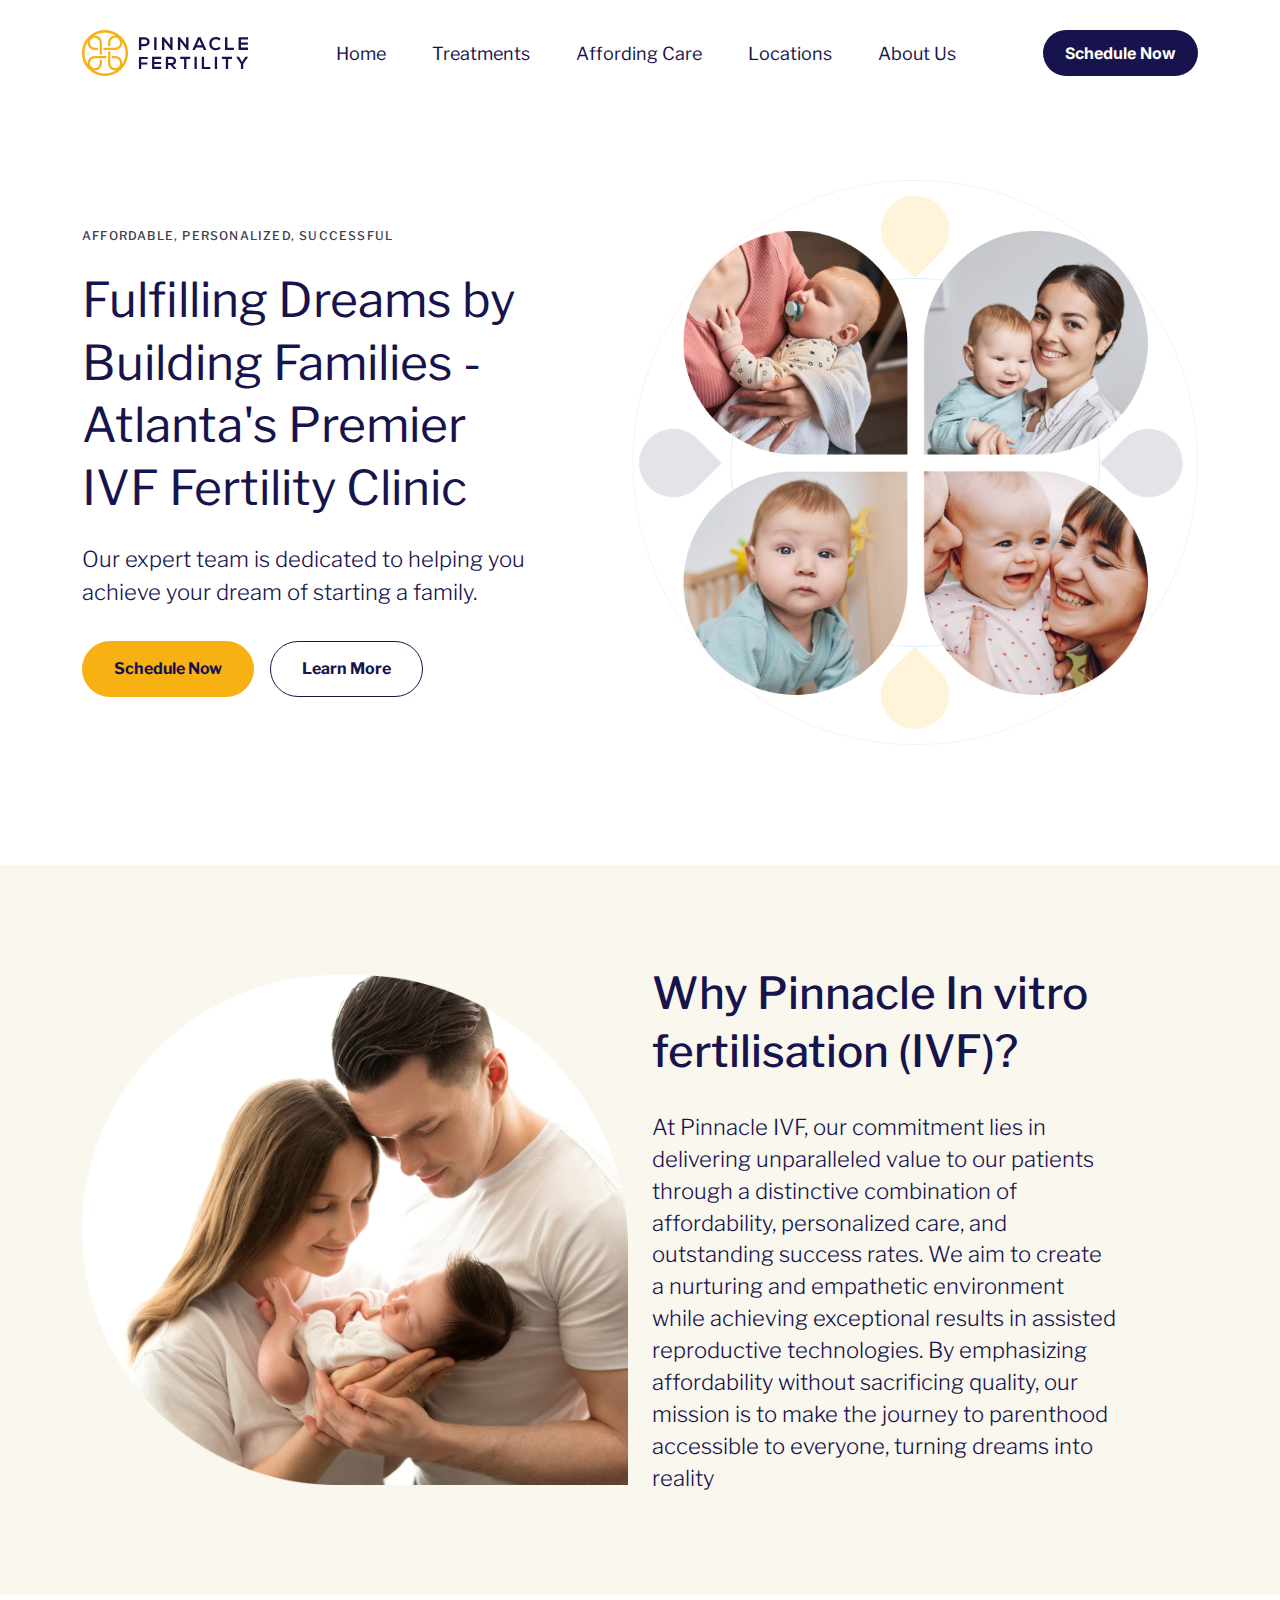
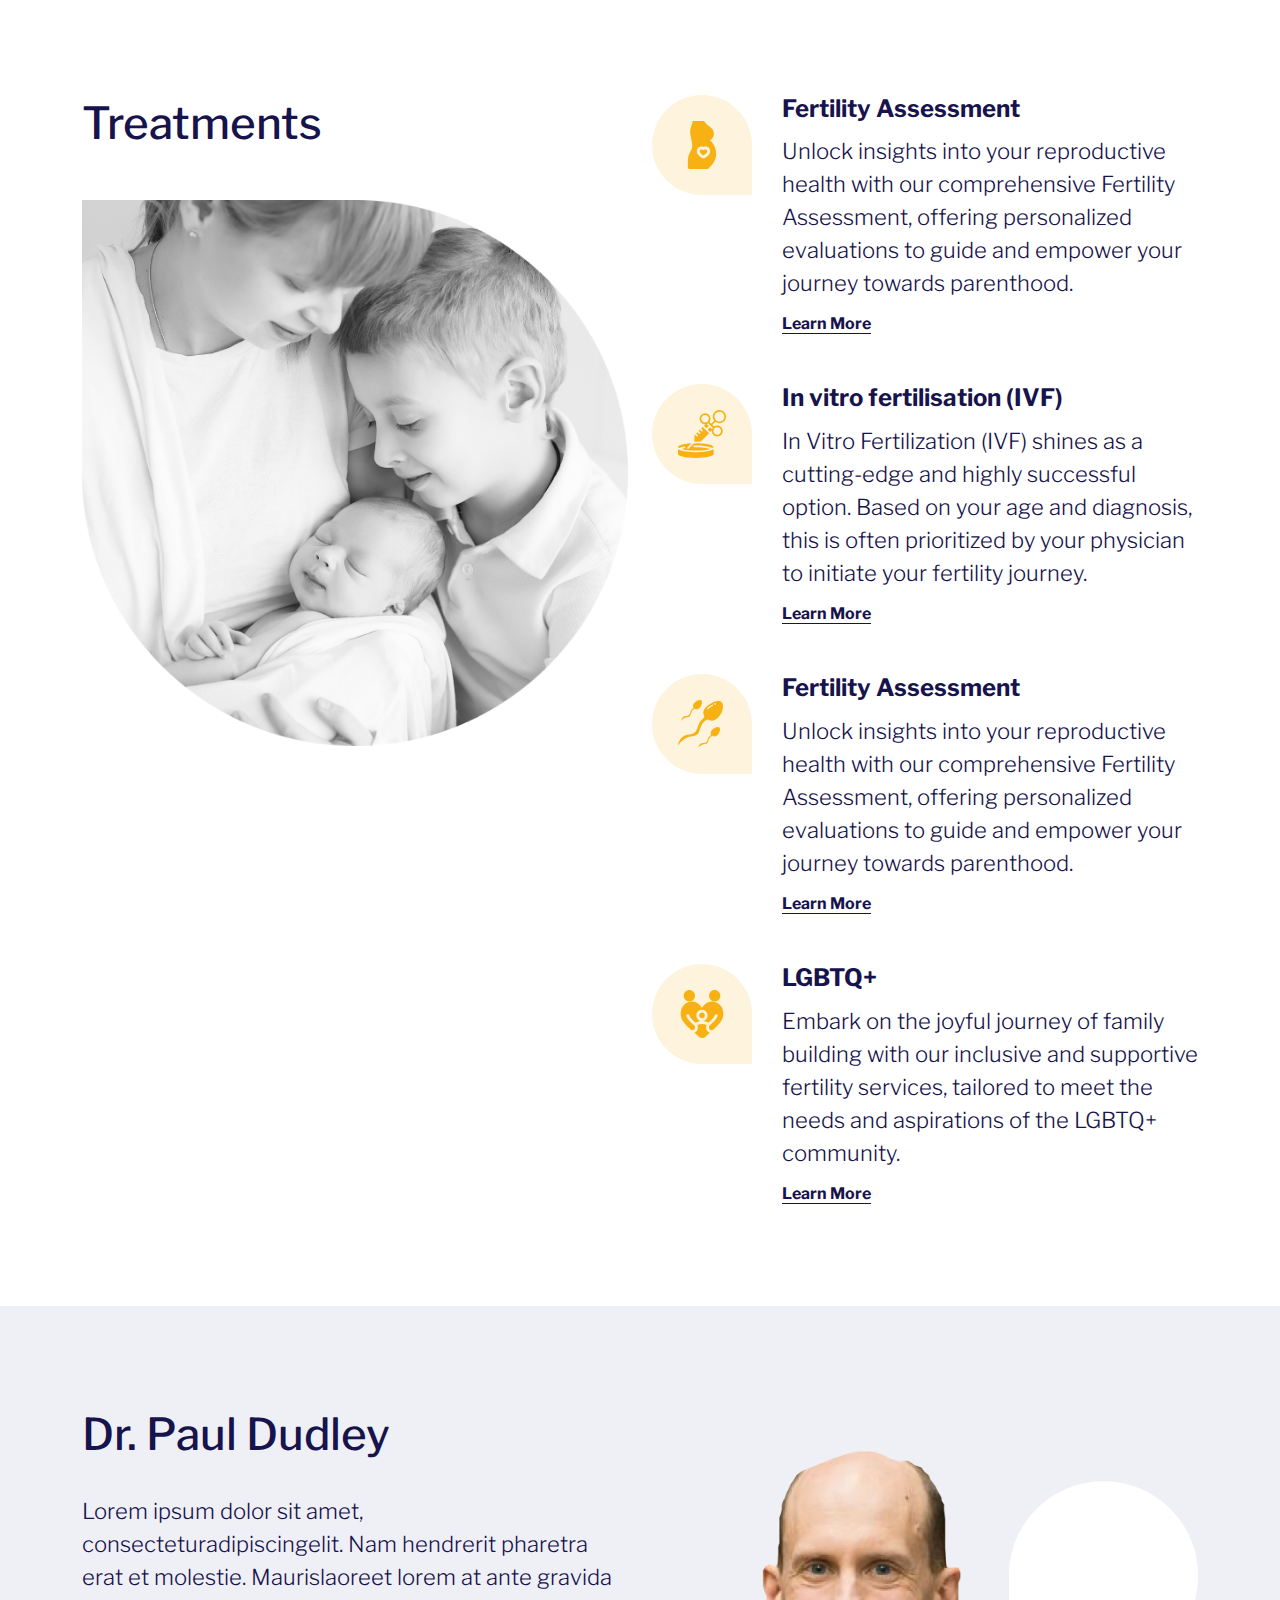
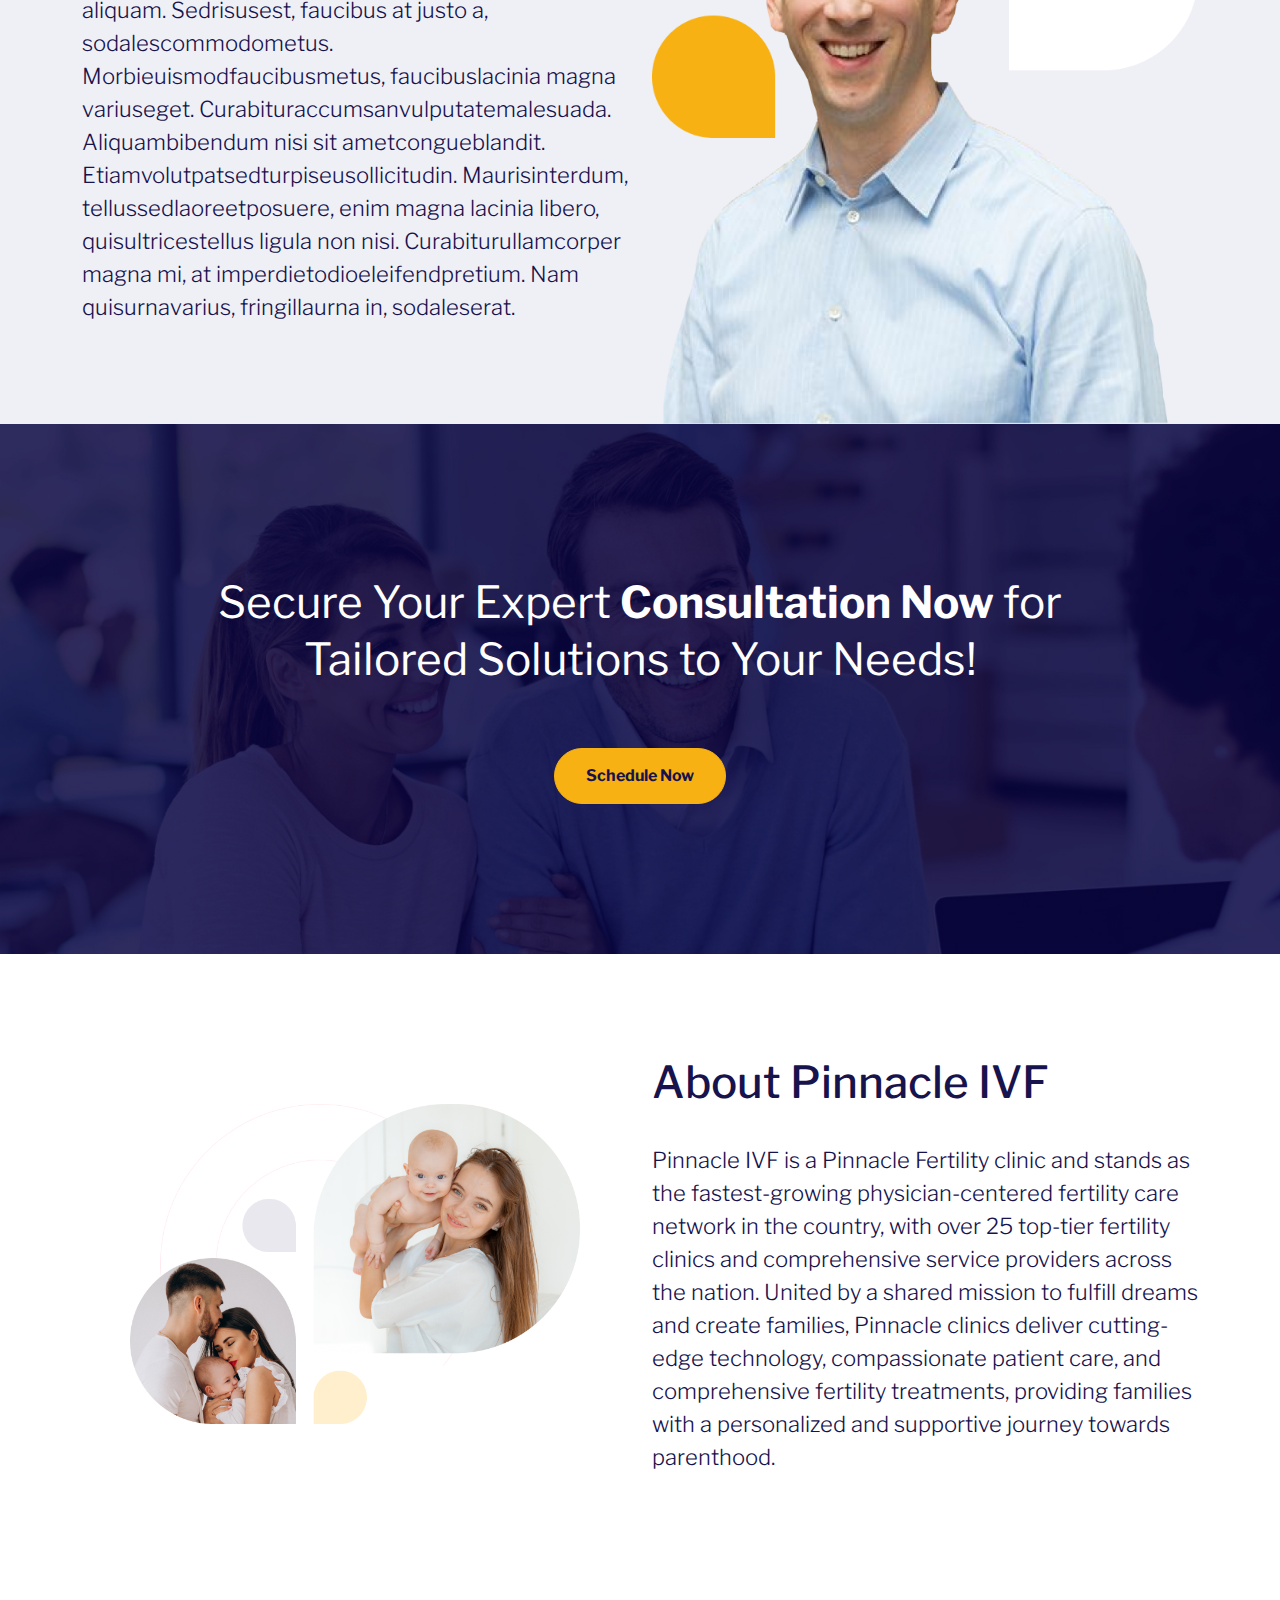
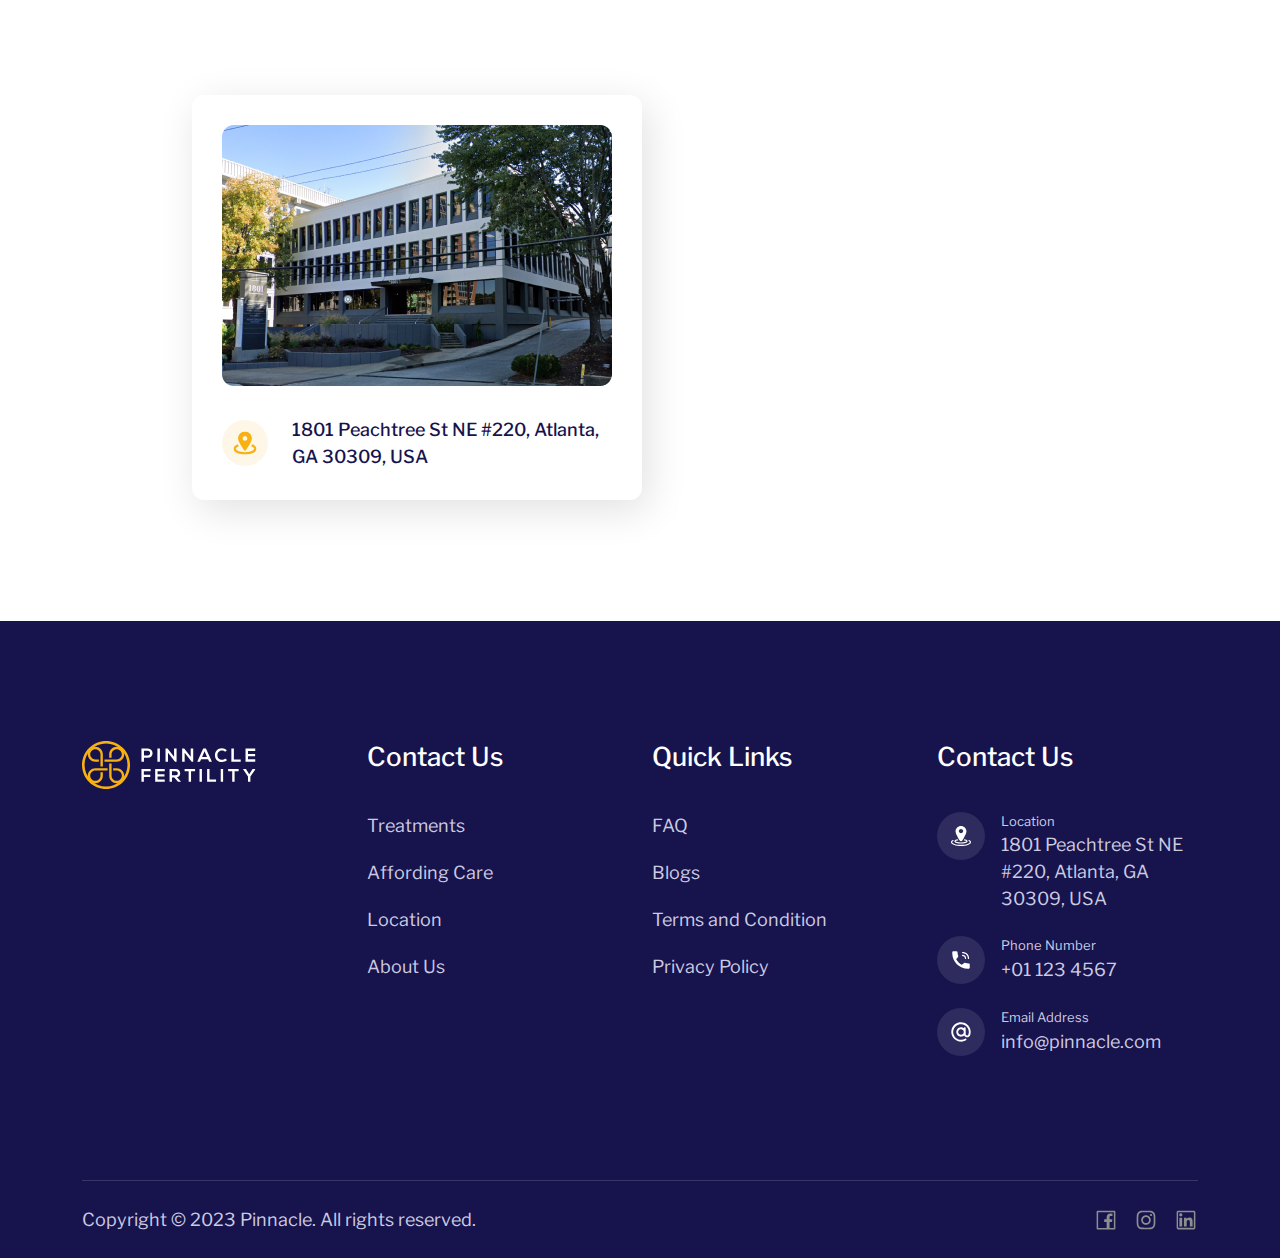
==== commit b7527f12: "Home page version 1 complete (with responsive)" ====
--- a/index.html
+++ b/index.html
@@ -101,7 +101,7 @@
                         </ul>
 
                         <!-- Schedule Now Button  -->
-                        <div class="blue-btn mt-3 mt-lg-0">
+                        <div class="blue-btn my-3 my-lg-0">
                             <a href="#" class="text-decoration-none text-white font-inter fs-6 fw-bold bg-primary-blue">
                                 Schedule Now
                             </a>
@@ -137,7 +137,7 @@
                         </p>
 
                         <!-- Button wrapper  -->
-                        <div class="dubble-btn-wrap">
+                        <div class="dubble-btn-wrap d-flex flex-wrap">
                             <a href="#" class="yellow-fill-btn bg-secondary-yellow fw-bold fs-6 text-clr-primary-blue">
                                 Schedule Now
                             </a>
@@ -164,8 +164,8 @@
         <div class="container">
             <div class="row align-items-center">
                 <div class="col-lg-6">
-                    <div>
-                        <img class="img-fluid" src="./assets/img/why-pinnacle-img.png" alt="About section image" />
+                    <div class="pinnacle-sec-img">
+                        <img class="img-fluid" src="assets/img/why-pinnacle-img.png" alt="About section image" />
                     </div>
                 </div>
                 <div class="col-lg-6">
@@ -196,11 +196,11 @@
             <div class="row">
                 <div class="col-lg-6">
                     <div>
-                        <h2 class="fs-48 text-clr-primary-blue fw-medium mb-5">
+                        <h2 class="fs-48 text-clr-primary-blue fw-medium mb-4 mb-lg-5 ">
                             Treatments
                         </h2>
-                        <div>
-                            <img class="img-fluid" src="./assets/img/treatment-img.png" alt="Image" />
+                        <div class="treatment-sec-img">
+                            <img class="img-fluid" src="assets/img/treatment-img.png" alt="Image" />
                         </div>
                     </div>
                 </div>
@@ -208,7 +208,42 @@
                     <div class="treatment-feature-wrapper pt-5 pt-lg-0">
                         <div class="treatment-feature-item mb-5">
                             <div class="flex-shrink-0">
-                                <img class="img-fluid" src="./assets/img/treatment-icon-1.svg" alt="icon" />
+                                <img class="img-fluid" src="assets/img/treatment-icon-1.svg" alt="icon" />
+                            </div>
+                            <div>
+                                <h4 class="fs-4 text-clr-primary-blue fw-bold mb-12">
+                                    Fertility Assessment
+                                </h4>
+                                <p class="fs-22 text-clr-primary-blue fw-300 mb-12">
+                                    Unlock insights into your reproductive health with our
+                                    comprehensive Fertility Assessment, offering personalized evaluations to guide and
+                                    empower your journey towards parenthood.
+                                </p>
+
+                                <a href="#" class="text-clr-primary-blue fw-bold learn-more-btn">Learn More</a>
+                            </div>
+                        </div>
+                        <div class="treatment-feature-item mb-5">
+                            <div class="flex-shrink-0">
+                                <img class="img-fluid" src="assets/img/treatment-icon-2.svg" alt="icon" />
+                            </div>
+                            <div>
+                                <h4 class="fs-4 text-clr-primary-blue fw-bold mb-12">
+                                    In vitro fertilisation (IVF)
+                                </h4>
+                                <p class="fs-22 text-clr-primary-blue fw-300 mb-12">
+                                    In Vitro Fertilization (IVF) shines as a cutting-edge and
+                                    highly successful option. Based on your age and diagnosis,
+                                    this is often prioritized by your physician to initiate your
+                                    fertility journey.
+                                </p>
+
+                                <a href="#" class="text-clr-primary-blue fw-bold learn-more-btn">Learn More</a>
+                            </div>
+                        </div>
+                        <div class="treatment-feature-item mb-5">
+                            <div class="flex-shrink-0">
+                                <img class="img-fluid" src="assets/img/treatment-icon-3.svg" alt="icon" />
                             </div>
                             <div>
                                 <h4 class="fs-4 text-clr-primary-blue fw-bold mb-12">
@@ -224,45 +259,9 @@
                                 <a href="#" class="text-clr-primary-blue fw-bold learn-more-btn">Learn More</a>
                             </div>
                         </div>
-                        <div class="treatment-feature-item mb-5">
-                            <div class="flex-shrink-0">
-                                <img class="img-fluid" src="./assets/img/treatment-icon-2.svg" alt="icon" />
-                            </div>
-                            <div>
-                                <h4 class="fs-4 text-clr-primary-blue fw-bold mb-12">
-                                    In vitro fertilisation (IVF)
-                                </h4>
-                                <p class="fs-22 text-clr-primary-blue fw-300 mb-12">
-                                    In Vitro Fertilization (IVF) shines as a cutting-edge and
-                                    highly successful option. Based on your age and diagnosis,
-                                    this is often prioritized by your physician to initiate your
-                                    fertility journey.
-                                </p>
-
-                                <a href="#" class="text-clr-primary-blue fw-bold learn-more-btn">Learn More</a>
-                            </div>
-                        </div>
-                        <div class="treatment-feature-item mb-5">
-                            <div class="flex-shrink-0">
-                                <img class="img-fluid" src="./assets/img/treatment-icon-3.svg" alt="icon" />
-                            </div>
-                            <div>
-                                <h4 class="fs-4 text-clr-primary-blue fw-bold mb-12">
-                                    Fertility Assessment
-                                </h4>
-                                <p class="fs-22 text-clr-primary-blue fw-300 mb-12">
-                                    Unlock insights into your reproductive health with our
-                                    comprehensive Fertility Assessment, offering personalized
-                                    evaluations to guide and empower your journey towards
-                                    parenthood.
-                                </p>
-
-                                <a href="#" class="text-clr-primary-blue fw-bold learn-more-btn">Learn More</a>
-                            </div>
-                        </div>
                         <div class="treatment-feature-item">
                             <div class="flex-shrink-0">
-                                <img class="img-fluid" src="./assets/img/treatment-icon-4.svg" alt="icon" />
+                                <img class="img-fluid" src="assets/img/treatment-icon-4.svg" alt="icon" />
                             </div>
                             <div>
                                 <h4 class="fs-4 text-clr-primary-blue fw-bold mb-12">
@@ -310,7 +309,7 @@
                 </div>
                 <div class="col-lg-6">
                     <div class="doctor-paul-img text-center">
-                        <img class="img-fluid " src="./assets/img/doctor-paul-img.png" alt="Image" />
+                        <img class="img-fluid " src="assets/img/doctor-paul-img.png" alt="Image" />
                     </div>
                 </div>
             </div>
@@ -343,8 +342,8 @@
         <div class="container">
             <div class="row align-items-center">
                 <div class="col-lg-6">
-                    <div class="px-0 px-xl-5 ">
-                        <img class="img-fluid" src="./assets/img/about-pinnacle-img.png" alt="Image" />
+                    <div class="px-0 px-xl-5 about-section-img">
+                        <img class="img-fluid" src="assets/img/about-pinnacle-img.png" alt="Image" />
                     </div>
                 </div>
                 <div class="col-lg-6">
@@ -371,20 +370,20 @@
 
     <!-- Location Map Start  -->
     <section class="map-wrapper">
-        <div>
-            <iframe width="100%" height="800" frameborder="0" scrolling="no" marginheight="0" marginwidth="0"
-                style="border: 0; margin-top: -150px"
+        <div class="map-iframe-wrap">
+            <iframe class="map-iframe-inner" width="100%" frameborder="0" scrolling="no" marginheight="0"
+                marginwidth="0" style="border: 0; margin-top: -150px"
                 src="https://www.google.com/maps/embed?pb=!1m18!1m12!1m3!1d3315.315721603123!2d-84.39519032380304!3d33.80416463078814!2m3!1f0!2f0!3f0!3m2!1i1024!2i768!4f13.1!3m3!1m2!1s0x88f505ab396441d3%3A0xcb4ddf7890e23bd0!2s1801%20Peachtree%20St%20NE%20%23220%2C%20Atlanta%2C%20GA%2030309%2C%20USA!5e0!3m2!1sen!2sbd!4v1702719994618!5m2!1sen!2sbd"></iframe>
         </div>
         <div class="map-address-card">
             <div>
-                <img class="img-fluid" src="./assets/img/address-img.png" alt="image">
+                <img class="img-fluid" src="assets/img/address-img.png" alt="image">
             </div>
             <div class="address-info">
                 <div>
-                    <img src="./assets/img/location-icon.svg" alt="icon">
-                </div>
-                <p class="fs-18 text-clr-primary-blue fw-medium">1801 Peachtree St NE #220, Atlanta, GA 30309, USA</p>
+                    <img src="assets/img/location-icon.svg" alt="icon" class="img-fluid">
+                </div>
+                <p class=" text-clr-primary-blue fw-medium fs-18">1801 Peachtree St NE #220, Atlanta, GA 30309, USA</p>
             </div>
         </div>
     </section>
@@ -530,9 +529,10 @@
                     </div>
                 </div>
             </div>
-            <div class="footer-bottom text-center d-md-flex align-items-center gap-3 justify-content-between ">
+            <div
+                class="footer-bottom text-center d-flex flex-column-reverse flex-sm-row align-items-center gap-3 justify-content-between">
                 <div>
-                    <p class="mb-3 fs-18 text-gray-2 mb-md-0">Copyright © 2023 Pinnacle. All rights reserved.</p>
+                    <p class="fs-18 text-gray-2 mb-md-0">Copyright © 2023 Pinnacle. All rights reserved.</p>
                 </div>
                 <div class="footer-social d-flex justify-content-center align-items-center gap-3 ">
                     <a href="#" class="footer-social-link">
--- a/assets/css/style.css
+++ b/assets/css/style.css
@@ -4,15 +4,14 @@
 * {
   padding: 0;
   margin: 0;
-  box-sizing: border-box;
-}
+  -webkit-box-sizing: border-box;
+          box-sizing: border-box; }
 
 body {
   padding: 0;
   margin: 0;
   font-family: "Libre Franklin", sans-serif;
-  font-weight: 400;
-}
+  font-weight: 400; }
 
 :root {
   --primary-blue: #17134c;
@@ -20,15 +19,12 @@
   --secondary-yellow: #f7b112;
   --light-yellow: #faf7ef;
   --gray-1: #3f3e4e;
-  --gray-2: #cbcae1;
-}
+  --gray-2: #cbcae1; }
 
 @media (min-width: 1920px) {
   .container {
     max-width: 1440px;
-    padding: 0 15px;
-  }
-}
+    padding: 0 15px; } }
 
 h1,
 h2,
@@ -37,405 +33,396 @@
 h5,
 h6 {
   padding: 0;
-  margin: 0;
-}
+  margin: 0; }
 
 p {
   padding: 0;
-  margin: 0;
-}
+  margin: 0; }
 
 a {
-  text-decoration: none;
-}
+  text-decoration: none; }
 
 ul {
   list-style: none;
-  padding: 0;
-}
+  padding: 0; }
 
 /* reset, root - END */
 /* helper , base classes */
 .font-inter {
-  font-family: "Inter", sans-serif;
-}
+  font-family: "Inter", sans-serif; }
 
 .text-clr-primary-blue {
-  color: var(--primary-blue);
-}
+  color: var(--primary-blue); }
 
 .text-clr-light-blue {
-  color: var(--light-blue);
-}
+  color: var(--light-blue); }
 
 .text-clr-secondary-yellow {
-  color: var(--secondary-yellow);
-}
+  color: var(--secondary-yellow); }
 
 .text-clr-light-yellow {
-  color: var(--light-yellow);
-}
+  color: var(--light-yellow); }
 
 .text-gray-1 {
-  color: var(--gray-1);
-}
+  color: var(--gray-1); }
 
 .text-gray-2 {
-  color: var(--gray-2);
-}
+  color: var(--gray-2); }
 
 .bg-primary-blue {
-  background-color: var(--primary-blue);
-}
+  background-color: var(--primary-blue); }
 
 .bg-light-blue {
-  background-color: var(--light-blue);
-}
+  background-color: var(--light-blue); }
 
 .bg-secondary-yellow {
-  background-color: var(--secondary-yellow);
-}
+  background-color: var(--secondary-yellow); }
 
 .bg-light-yellow {
-  background-color: var(--light-yellow);
-}
+  background-color: var(--light-yellow); }
 
 .fw-300 {
-  font-weight: 300;
-}
+  font-weight: 300; }
 
 .fs-12 {
   font-size: 12px;
-}
+  line-height: 1.4em; }
+  @media (max-width: 767px) {
+    .fs-12 {
+      font-size: 10px; } }
 
 .fs-13 {
-  font-size: 13px;
-}
+  font-size: 13px; }
 
 .fs-18 {
-  font-size: 18px;
-}
+  font-size: 18px; }
+  @media (max-width: 1199px) {
+    .fs-18 {
+      font-size: 16px; } }
+  @media (max-width: 991px) {
+    .fs-18 {
+      font-size: 15px; } }
+  @media (max-width: 567px) {
+    .fs-18 {
+      font-size: 14px; } }
 
 .fs-22 {
-  font-size: 22px;
-}
-@media (max-width: 1199px) {
-  .fs-22 {
-    font-size: 20px;
-  }
-}
-@media (max-width: 991px) {
-  .fs-22 {
-    font-size: 18px;
-  }
-}
+  font-size: 22px; }
+  @media (max-width: 1199px) {
+    .fs-22 {
+      font-size: 20px; } }
+  @media (max-width: 991px) {
+    .fs-22 {
+      font-size: 18px; } }
+  @media (max-width: 767px) {
+    .fs-22 {
+      font-size: 16px; } }
 
 .fs-26 {
-  font-size: 26px;
-}
+  font-size: 26px; }
+  @media (max-width: 1199px) {
+    .fs-26 {
+      font-size: 22px; } }
+  @media (max-width: 991px) {
+    .fs-26 {
+      font-size: 20px; } }
 
 .fs-48 {
   font-size: 48px;
-  line-height: 1.3em;
-}
-@media (max-width: 1399px) {
-  .fs-48 {
-    font-size: 44px;
-  }
-}
-@media (max-width: 1199px) {
-  .fs-48 {
-    font-size: 38px;
-  }
-}
-@media (max-width: 991px) {
-  .fs-48 {
-    font-size: 32px;
-  }
-}
+  line-height: 1.3em; }
+  @media (max-width: 1399px) {
+    .fs-48 {
+      font-size: 44px; } }
+  @media (max-width: 1199px) {
+    .fs-48 {
+      font-size: 38px; } }
+  @media (max-width: 991px) {
+    .fs-48 {
+      font-size: 32px; } }
+  @media (max-width: 767px) {
+    .fs-48 {
+      font-size: 26px; } }
 
 .fs-56 {
   font-size: 56px;
-  line-height: 1.3em;
-}
-@media (max-width: 1399px) {
-  .fs-56 {
-    font-size: 48px;
-  }
-}
-@media (max-width: 1199px) {
-  .fs-56 {
-    font-size: 41px;
-  }
-}
+  line-height: 1.3em; }
+  @media (max-width: 1399px) {
+    .fs-56 {
+      font-size: 48px; } }
+  @media (max-width: 1199px) {
+    .fs-56 {
+      font-size: 41px; } }
+  @media (max-width: 991px) {
+    .fs-56 {
+      font-size: 34px;
+      line-height: 1.4em; } }
+  @media (max-width: 767px) {
+    .fs-56 {
+      font-size: 30px;
+      line-height: 1.4em; } }
 
 .section-padding-120 {
-  padding-block: 120px;
-}
-@media (max-width: 1399px) {
-  .section-padding-120 {
-    padding-block: 100px;
-  }
-}
-@media (max-width: 1199px) {
-  .section-padding-120 {
-    padding-block: 90px;
-  }
-}
+  padding-block: 120px; }
+  @media (max-width: 1399px) {
+    .section-padding-120 {
+      padding-block: 100px; } }
+  @media (max-width: 1199px) {
+    .section-padding-120 {
+      padding-block: 90px; } }
+  @media (max-width: 991px) {
+    .section-padding-120 {
+      padding-block: 80px; } }
+  @media (max-width: 767px) {
+    .section-padding-120 {
+      padding-block: 60px; } }
 
 .section-padding-180 {
-  padding-block: 180px;
-}
-@media (max-width: 1399px) {
-  .section-padding-180 {
-    padding-block: 150px;
-  }
-}
-@media (max-width: 1199px) {
-  .section-padding-180 {
-    padding-block: 120px;
-  }
-}
+  padding-block: 180px; }
+  @media (max-width: 1399px) {
+    .section-padding-180 {
+      padding-block: 150px; } }
+  @media (max-width: 1199px) {
+    .section-padding-180 {
+      padding-block: 120px; } }
+  @media (max-width: 991px) {
+    .section-padding-180 {
+      padding-block: 100px; } }
+  @media (max-width: 767px) {
+    .section-padding-180 {
+      padding-block: 80px; } }
+  @media (max-width: 575px) {
+    .section-padding-180 {
+      padding-block: 60px; } }
+
+.pt-30 {
+  padding-top: 30px; }
+
+.pb-12 {
+  padding-bottom: 12px; }
+
+.pb-24 {
+  padding-bottom: 24px; }
+
+.mb-24 {
+  margin-bottom: 24px; }
+  @media (max-width: 991px) {
+    .mb-24 {
+      margin-bottom: 18px; } }
+
+.pb-30 {
+  padding-bottom: 30px; }
+
+.pb-32 {
+  padding-bottom: 32px; }
+
+.mb-12 {
+  margin-bottom: 12px; }
+
+.mb-30 {
+  margin-bottom: 30px; }
+
+.mb-32 {
+  margin-bottom: 32px; }
+  @media (max-width: 1199px) {
+    .mb-32 {
+      margin-bottom: 25px; } }
+  @media (max-width: 1199px) {
+    .mb-32 {
+      margin-bottom: 25px; } }
+
+.pb-60 {
+  padding-bottom: 60px; }
+
+.mb-60 {
+  margin-bottom: 60px; }
+  @media (max-width: 1199px) {
+    .mb-60 {
+      margin-bottom: 50px; } }
+  @media (max-width: 991px) {
+    .mb-60 {
+      margin-bottom: 40px; } }
+  @media (max-width: 575px) {
+    .mb-60 {
+      margin-bottom: 25px; } }
+
+.pl-30 {
+  padding-left: 30px; }
+
+.ml-30 {
+  margin-left: 30px; }
+
+.lt-1 {
+  letter-spacing: 1.2px; }
+
 @media (max-width: 991px) {
-  .section-padding-180 {
-    padding-block: 100px;
-  }
-}
+  .fs-4 {
+    font-size: 22px !important; } }
 @media (max-width: 767px) {
-  .section-padding-180 {
-    padding-block: 80px;
-  }
-}
-
-.pt-30 {
-  padding-top: 30px;
-}
-
-.pb-12 {
-  padding-bottom: 12px;
-}
-
-.pb-24 {
-  padding-bottom: 24px;
-}
-
-.mb-24 {
-  margin-bottom: 24px;
-}
-
-.pb-30 {
-  padding-bottom: 30px;
-}
-
-.pb-32 {
-  padding-bottom: 32px;
-}
-
-.mb-12 {
-  margin-bottom: 12px;
-}
-
-.mb-30 {
-  margin-bottom: 30px;
-}
-
-.mb-32 {
-  margin-bottom: 32px;
-}
-@media (max-width: 1199px) {
-  .mb-32 {
-    margin-bottom: 25px;
-  }
-}
-
-.pb-60 {
-  padding-bottom: 60px;
-}
-
-.mb-60 {
-  margin-bottom: 60px;
-}
-@media (max-width: 1199px) {
-  .mb-60 {
-    margin-bottom: 50px;
-  }
-}
-@media (max-width: 991px) {
-  .mb-60 {
-    margin-bottom: 40px;
-  }
-}
-
-.pl-30 {
-  padding-left: 30px;
-}
-
-.ml-30 {
-  margin-left: 30px;
-}
-
-.lt-1 {
-  letter-spacing: 1.2px;
-}
+  .fs-4 {
+    font-size: 20px !important; } }
 
 /* helper , base classes -END */
 @media (min-width: 1920px) {
   .container {
     max-width: 1440px;
-    padding: 0 15px;
-  }
-}
+    padding: 0 15px; } }
 
 /*--- Header menubar -/Start ---*/
 .header-navbar-wrap {
   position: absolute;
   width: 100%;
   background-color: #ffffff;
-  box-shadow: 0 10px 20px rgba(255, 255, 255, 0.08);
-}
-@media (max-width: 991px) {
-  .header-navbar-wrap {
-    box-shadow: 0 10px 20px rgba(23, 19, 76, 0.08);
-  }
-}
+  -webkit-box-shadow: 0 10px 20px rgba(255, 255, 255, 0.08);
+          box-shadow: 0 10px 20px rgba(255, 255, 255, 0.08); }
+  @media (max-width: 991px) {
+    .header-navbar-wrap {
+      -webkit-box-shadow: 0 10px 20px rgba(23, 19, 76, 0.08);
+              box-shadow: 0 10px 20px rgba(23, 19, 76, 0.08); } }
 
 .blue-btn a {
   border-radius: 100px;
+  display: -webkit-inline-box;
+  display: -ms-inline-flexbox;
   display: inline-flex;
   padding: 11px 22px;
-  justify-content: center;
-  align-items: center;
+  -webkit-box-pack: center;
+      -ms-flex-pack: center;
+          justify-content: center;
+  -webkit-box-align: center;
+      -ms-flex-align: center;
+          align-items: center;
   gap: 10px;
-  transition: all 250ms ease-in-out;
-}
-.blue-btn a:hover {
-  background-color: var(--secondary-yellow);
-  color: var(--primary-blue) !important;
-}
+  -webkit-transition: all 250ms ease-in-out;
+  transition: all 250ms ease-in-out; }
+  .blue-btn a:hover {
+    background-color: var(--secondary-yellow);
+    color: var(--primary-blue) !important; }
 
 .navbar-wrap {
-  padding-block: 22px;
-}
-@media (max-width: 991px) {
-  .navbar-wrap {
-    padding-block: 15px;
-  }
-}
-.navbar-wrap .navbar-toggler:focus {
-  outline: none;
-  box-shadow: none;
-}
+  padding-block: 22px; }
+  @media (max-width: 991px) {
+    .navbar-wrap {
+      padding-block: 15px; } }
+  @media (max-width: 767px) {
+    .navbar-wrap {
+      padding-block: 5px; } }
+  .navbar-wrap .navbar-toggler:focus {
+    outline: none;
+    -webkit-box-shadow: none;
+            box-shadow: none; }
 
 .topbar-menu-wrap li.nav-item {
-  padding-inline: 15px;
-}
-@media (max-width: 1200px) {
-  .topbar-menu-wrap li.nav-item {
-    padding-inline: 5px;
-  }
-}
-.topbar-menu-wrap li.nav-item a {
-  position: relative;
-  color: var(--primary-blue) !important;
-}
-.topbar-menu-wrap li.nav-item a::after {
-  position: absolute;
-  content: "";
-  width: 0px;
-  height: 1px;
-  left: 8px;
-  bottom: 5px;
-  background-color: var(--secondary-yellow);
-  transition: all 300ms ease-in-out;
-}
-@media (max-width: 991px) {
-  .topbar-menu-wrap li.nav-item a::after {
-    left: 0px;
-  }
-}
-@media (max-width: 1200px) {
+  padding-inline: 15px; }
+  @media (max-width: 1200px) {
+    .topbar-menu-wrap li.nav-item {
+      padding-inline: 5px; } }
   .topbar-menu-wrap li.nav-item a {
-    font-size: 16px;
-  }
-}
-.topbar-menu-wrap li.nav-item a:hover::after {
-  width: 24px;
-}
-.topbar-menu-wrap li.nav-item .active {
-  color: var(--primary-blue) !important;
-}
+    position: relative;
+    color: var(--primary-blue) !important; }
+    .topbar-menu-wrap li.nav-item a::after {
+      position: absolute;
+      content: '';
+      width: 0px;
+      height: 1px;
+      left: 8px;
+      bottom: 5px;
+      background-color: var(--secondary-yellow);
+      -webkit-transition: all 300ms ease-in-out;
+      transition: all 300ms ease-in-out; }
+      @media (max-width: 991px) {
+        .topbar-menu-wrap li.nav-item a::after {
+          left: 0px; } }
+    @media (max-width: 1200px) {
+      .topbar-menu-wrap li.nav-item a {
+        font-size: 16px; } }
+    .topbar-menu-wrap li.nav-item a:hover::after {
+      width: 24px; }
+  .topbar-menu-wrap li.nav-item .active {
+    color: var(--primary-blue) !important; }
 
 .topbar-menu-wrap {
-  padding-top: 0px;
-}
-@media (max-width: 991px) {
-  .topbar-menu-wrap {
-    padding-top: 25px;
-  }
-}
+  padding-top: 0px; }
+  @media (max-width: 991px) {
+    .topbar-menu-wrap {
+      padding-top: 25px; } }
 
 /*--- Header menubar -/End ---*/
 /*--- Banner section -/Start ---*/
 .banner-wrap {
-  padding-block: 140px 120px;
-}
-@media (max-width: 1399px) {
-  .banner-wrap {
-    padding-block: 180px 120px;
-  }
-}
+  padding-block: 140px 120px; }
+  @media (max-width: 1399px) {
+    .banner-wrap {
+      padding-block: 180px 120px; } }
+  @media (max-width: 1199px) {
+    .banner-wrap {
+      padding-block: 160px 100px; } }
+  @media (max-width: 991px) {
+    .banner-wrap {
+      padding-block: 140px 80px; } }
+  @media (max-width: 767px) {
+    .banner-wrap {
+      padding-block: 110px 60px; } }
 
 .banner-image-wrap {
   margin-left: 68px;
-}
-@media (max-width: 1199px) {
-  .banner-image-wrap {
-    margin-left: 0px;
-  }
-  .banner-image-wrap img {
-    max-width: 500px;
-  }
-}
+  text-align: center; }
+  @media (max-width: 1199px) {
+    .banner-image-wrap {
+      margin-left: 0px; }
+      .banner-image-wrap img {
+        max-width: 500px;
+        width: 100%; } }
+  @media (max-width: 767px) {
+    .banner-image-wrap {
+      margin: 0 auto;
+      max-width: 400px;
+      width: 100%; } }
 
 .dubble-btn-wrap {
-  display: flex;
-  gap: 16px;
-}
+  gap: 16px; }
 
 .yellow-fill-btn {
   padding: 15px 31px;
   border-radius: 100px;
+  -webkit-transition: all 200ms ease-in-out;
   transition: all 200ms ease-in-out;
   border: 1px solid var(--secondary-yellow);
-  display: inline-block;
-}
-.yellow-fill-btn:hover {
-  background: var(--primary-blue);
-  color: #ffffff;
-  border-color: var(--primary-blue);
-}
+  display: inline-block; }
+  @media (max-width: 767px) {
+    .yellow-fill-btn {
+      padding: 12px 25px;
+      font-size: 14px !important; } }
+  .yellow-fill-btn:hover {
+    background: var(--primary-blue);
+    color: #ffffff;
+    border-color: var(--primary-blue); }
 
 .minimal-border-btn {
   padding: 15px 31px;
   border-radius: 100px;
+  -webkit-transition: all 200ms ease-in-out;
   transition: all 200ms ease-in-out;
   border: 1px solid var(--primary-blue);
-  display: inline-block;
-}
-.minimal-border-btn:hover {
-  background: var(--primary-blue) !important;
-  color: #ffffff;
-  border-color: var(--primary-blue);
-}
+  display: inline-block; }
+  @media (max-width: 767px) {
+    .minimal-border-btn {
+      padding: 12px 25px;
+      font-size: 14px !important; } }
+  .minimal-border-btn:hover {
+    background: var(--primary-blue) !important;
+    color: #ffffff;
+    border-color: var(--primary-blue); }
 
 .cta-button-wrap {
-  display: inline-block;
-}
-.cta-button-wrap .yellow-fill-btn:hover {
-  background: transparent !important;
-  color: var(--secondary-yellow) !important;
-  border-color: var(--secondary-yellow) !important;
-}
+  display: inline-block; }
+  @media (max-width: 767px) {
+    .cta-button-wrap {
+      padding: 12px 25px;
+      font-size: 14px !important; } }
+  .cta-button-wrap .yellow-fill-btn:hover {
+    background: transparent !important;
+    color: var(--secondary-yellow) !important;
+    border-color: var(--secondary-yellow) !important; }
 
 /*--- Banner section -/End ---*/
 /*--- Call to action -/End ---*/
@@ -443,170 +430,250 @@
   background-image: url("../img/call-to-action-bg.jpg");
   background-repeat: no-repeat;
   background-size: cover;
-  background-position: center center;
-}
-.call-to-action .cta-inner-wrap {
-  max-width: 927px;
-  padding-inline: 30px;
-}
-@media (max-width: 767px) {
+  background-position: center center; }
   .call-to-action .cta-inner-wrap {
-    padding-inline: 10px;
-  }
-}
+    max-width: 927px;
+    padding-inline: 30px; }
+    @media (max-width: 767px) {
+      .call-to-action .cta-inner-wrap {
+        padding-inline: 10px; } }
+    @media (max-width: 575px) {
+      .call-to-action .cta-inner-wrap {
+        padding-inline: 0px; } }
 
 /*--- Call to action -/End ---*/
 /*--- why pinnacle -/End ---*/
 .why-pinnacle .text-content p {
   max-width: 85%;
-  line-height: 1.45em;
-}
+  line-height: 1.45em; }
+.why-pinnacle .pinnacle-sec-img {
+  text-align: center; }
+  @media (max-width: 991px) {
+    .why-pinnacle .pinnacle-sec-img img {
+      max-width: 500px;
+      width: 100%; } }
+  @media (max-width: 767px) {
+    .why-pinnacle .pinnacle-sec-img img {
+      max-width: 400px;
+      width: 100%; } }
 
 /*--- why pinnacle -/End ---*/
 /*--- Doctor section -/End ---*/
 .doctor-paul-img {
-  padding-top: 30px;
-}
-@media (max-width: 991px) {
-  .doctor-paul-img {
-    padding-top: 80px;
-  }
-  .doctor-paul-img img {
-    max-width: 500px;
-  }
-}
+  padding-top: 30px; }
+  @media (max-width: 991px) {
+    .doctor-paul-img {
+      padding-top: 80px; }
+      .doctor-paul-img img {
+        max-width: 500px;
+        width: 100%; } }
+  @media (max-width: 767px) {
+    .doctor-paul-img {
+      padding-top: 60px; }
+      .doctor-paul-img img {
+        max-width: 400px;
+        width: 100%; } }
 
 .doctor-section-content {
-  padding-block: 125px;
-}
-@media (max-width: 1399px) {
-  .doctor-section-content {
-    padding-block: 100px;
-  }
-}
-@media (max-width: 1199px) {
-  .doctor-section-content {
-    padding-block: 80px;
-  }
-}
-@media (max-width: 991px) {
-  .doctor-section-content {
-    padding-block: 50px 80px;
-  }
-}
+  padding-block: 125px; }
+  @media (max-width: 1399px) {
+    .doctor-section-content {
+      padding-block: 100px; } }
+  @media (max-width: 1199px) {
+    .doctor-section-content {
+      padding-block: 80px; } }
+  @media (max-width: 991px) {
+    .doctor-section-content {
+      padding-block: 50px 80px; } }
+  @media (max-width: 767px) {
+    .doctor-section-content {
+      padding-block: 40px 60px; } }
 
 /*--- Doctor section -/End ---*/
 /*--- Treatment -/End ---*/
 .treatment .treatment-feature-wrapper .learn-more-btn {
   border-bottom: 1px solid var(--primary-blue);
-  transition: all 200ms ease-in-out;
-}
-.treatment .treatment-feature-wrapper .learn-more-btn:hover {
-  color: var(--secondary-yellow);
-  border-color: var(--secondary-yellow);
-}
+  -webkit-transition: all 200ms ease-in-out;
+  transition: all 200ms ease-in-out; }
+  .treatment .treatment-feature-wrapper .learn-more-btn:hover {
+    color: var(--secondary-yellow);
+    border-color: var(--secondary-yellow); }
+  @media (max-width: 767px) {
+    .treatment .treatment-feature-wrapper .learn-more-btn {
+      font-size: 14px; } }
 .treatment .treatment-feature-wrapper .treatment-feature-item {
+  display: -webkit-box;
+  display: -ms-flexbox;
   display: flex;
-  justify-content: flex-start;
-  align-items: flex-start;
-  gap: 30px;
-}
+  -webkit-box-pack: start;
+      -ms-flex-pack: start;
+          justify-content: flex-start;
+  -webkit-box-align: start;
+      -ms-flex-align: start;
+          align-items: flex-start;
+  gap: 30px; }
+  @media (max-width: 991px) {
+    .treatment .treatment-feature-wrapper .treatment-feature-item {
+      gap: 25px; } }
+  @media (max-width: 767px) {
+    .treatment .treatment-feature-wrapper .treatment-feature-item {
+      gap: 20px; } }
+  @media (max-width: 991px) {
+    .treatment .treatment-feature-wrapper .treatment-feature-item div img {
+      max-width: 80px; } }
+  @media (max-width: 767px) {
+    .treatment .treatment-feature-wrapper .treatment-feature-item div img {
+      max-width: 70px; } }
+@media (max-width: 991px) {
+  .treatment .treatment-sec-img img {
+    max-width: 500px;
+    width: 100%; } }
+@media (max-width: 767px) {
+  .treatment .treatment-sec-img img {
+    max-width: 400px;
+    width: 100%; } }
 
 /*--- Treatment -/End ---*/
+/*--- Home page about -/End ---*/
+.about-section-img {
+  text-align: center; }
+  @media (max-width: 991px) {
+    .about-section-img img {
+      max-width: 550px;
+      width: 100%; } }
+  @media (max-width: 767px) {
+    .about-section-img img {
+      max-width: 400px;
+      width: 100%; } }
+
+/*--- Home page about -/End ---*/
 /*--- Map -/Start ---*/
 .map-wrapper {
   position: relative;
   overflow: hidden;
-}
-.map-wrapper .map-address-card {
-  position: absolute;
-  top: 22%;
-  left: 15%;
-  max-width: 450px;
-  border-radius: 12px;
-  background: #fff;
-  box-shadow: 6px 10px 40px 0px rgba(0, 0, 0, 0.12);
-  padding: 30px;
-}
-.map-wrapper .map-address-card .address-info {
-  margin-top: 30px;
-  display: flex;
-  justify-content: flex-start;
-  align-items: center;
-  gap: 24px;
-}
+  margin-bottom: -10px; }
+  .map-wrapper .map-address-card {
+    position: absolute;
+    top: calc(50% - 207px);
+    left: 15%;
+    max-width: 450px;
+    border-radius: 12px;
+    background: #fff;
+    -webkit-box-shadow: 6px 10px 40px 0px rgba(0, 0, 0, 0.12);
+            box-shadow: 6px 10px 40px 0px rgba(0, 0, 0, 0.12);
+    padding: 30px; }
+    @media (max-width: 991px) {
+      .map-wrapper .map-address-card {
+        max-width: 380px; } }
+    @media (max-width: 767px) {
+      .map-wrapper .map-address-card {
+        max-width: 320px;
+        padding: 20px;
+        top: calc(50% - 170px); } }
+    @media (max-width: 575px) {
+      .map-wrapper .map-address-card {
+        max-width: 260px;
+        top: calc(50% - 170px);
+        padding: 15px;
+        left: calc(50% -130px); } }
+    @media (max-width: 350px) {
+      .map-wrapper .map-address-card {
+        max-width: 200px;
+        top: calc(50% - 170px);
+        padding: 10px;
+        left: calc(50% -130px); } }
+  .map-wrapper .address-info {
+    margin-top: 30px;
+    display: -webkit-box;
+    display: -ms-flexbox;
+    display: flex;
+    -webkit-box-pack: start;
+        -ms-flex-pack: start;
+            justify-content: flex-start;
+    -webkit-box-align: center;
+        -ms-flex-align: center;
+            align-items: center;
+    gap: 24px; }
+    @media (max-width: 575px) {
+      .map-wrapper .address-info {
+        gap: 16px;
+        margin-top: 15px; }
+        .map-wrapper .address-info p {
+          font-size: 12px; } }
+  .map-wrapper .map-iframe-wrap .map-iframe-inner {
+    height: 100%;
+    min-height: 800px; }
+    @media (max-width: 1199px) {
+      .map-wrapper .map-iframe-wrap .map-iframe-inner {
+        min-height: 700px; } }
+    @media (max-width: 991px) {
+      .map-wrapper .map-iframe-wrap .map-iframe-inner {
+        min-height: 600px; } }
 
 /*--- Map -/End ---*/
 /*--- Footer style - Start ---*/
 .footer {
-  padding-top: 120px;
-}
-@media (max-width: 776px) {
-  .footer {
-    padding-top: 90px;
-  }
-}
-.footer .footer-wrapper {
-  padding-bottom: 100px;
-  border-bottom: 1px solid rgba(255, 255, 255, 0.15);
-}
-@media (max-width: 776px) {
+  padding-top: 120px; }
+  @media (max-width: 1199px) {
+    .footer {
+      padding-top: 100px; } }
+  @media (max-width: 776px) {
+    .footer {
+      padding-top: 90px; } }
+  @media (max-width: 567px) {
+    .footer {
+      padding-top: 70px; } }
   .footer .footer-wrapper {
-    padding-bottom: 20px;
-  }
-}
-.footer .footer-widget .footer-title {
-  margin-bottom: 40px;
-}
-@media (max-width: 776px) {
+    padding-bottom: 100px;
+    border-bottom: 1px solid rgba(255, 255, 255, 0.15); }
+    @media (max-width: 1199px) {
+      .footer .footer-wrapper {
+        padding-bottom: 50px; } }
+    @media (max-width: 776px) {
+      .footer .footer-wrapper {
+        padding-bottom: 20px; } }
+    @media (max-width: 567px) {
+      .footer .footer-wrapper {
+        padding-top: 0; } }
   .footer .footer-widget .footer-title {
-    margin-bottom: 28px;
-  }
-}
-.footer .footer-widget .footer-menu {
-  margin-bottom: 20px;
-}
-@media (max-width: 776px) {
+    margin-bottom: 40px; }
+    @media (max-width: 776px) {
+      .footer .footer-widget .footer-title {
+        margin-bottom: 28px; } }
   .footer .footer-widget .footer-menu {
-    margin-bottom: 13px;
-  }
-}
-.footer .footer-widget .footer-menu .footer-contact-wrap svg * {
-  transition: 0.2s all ease-in-out;
-}
-.footer .footer-widget .footer-menu .footer-contact-wrap:hover svg * {
-  fill: #F7B112;
-}
-.footer .footer-widget .footer-menu .footer-contact-wrap:hover .contactLogo {
-  background: #fff;
-}
-.footer .footer-widget .footer-menu .contactLogo {
-  height: 48px;
-  width: 48px;
-  background: rgba(255, 255, 255, 0.1);
-  border-radius: 100px;
-}
-.footer .footer-widget .footer-menu a {
-  transition: 0.2s all ease-in-out;
-}
-.footer .footer-widget .footer-menu a:hover {
-  color: var(--secondary-yellow) !important;
-}
-.footer .footer-widget .footer-link {
-  margin-bottom: 20px;
-  transition: 0.2s all ease-in-out;
-}
-.footer .footer-widget .footer-link:hover {
-  color: var(--secondary-yellow) !important;
-}
-.footer .footer-bottom {
-  padding: 25px 0;
-}
-.footer .footer-social .footer-social-link svg * {
-  transition: 0.2s all ease-in-out;
-}
-.footer .footer-social .footer-social-link:hover svg * {
-  fill: var(--secondary-yellow);
-}
-
-/*--- Footer style - End ---*//*# sourceMappingURL=style.css.map */+    margin-bottom: 20px; }
+    @media (max-width: 776px) {
+      .footer .footer-widget .footer-menu {
+        margin-bottom: 13px; } }
+    .footer .footer-widget .footer-menu .footer-contact-wrap svg * {
+      -webkit-transition: .2s all ease-in-out;
+      transition: .2s all ease-in-out; }
+    .footer .footer-widget .footer-menu .footer-contact-wrap:hover svg * {
+      fill: #F7B112; }
+    .footer .footer-widget .footer-menu .footer-contact-wrap:hover .contactLogo {
+      background: #fff; }
+    .footer .footer-widget .footer-menu .contactLogo {
+      height: 48px;
+      width: 48px;
+      background: rgba(255, 255, 255, 0.1);
+      border-radius: 100px; }
+    .footer .footer-widget .footer-menu a {
+      -webkit-transition: .2s all ease-in-out;
+      transition: .2s all ease-in-out; }
+      .footer .footer-widget .footer-menu a:hover {
+        color: var(--secondary-yellow) !important; }
+  .footer .footer-widget .footer-link {
+    margin-bottom: 20px;
+    -webkit-transition: .2s all ease-in-out;
+    transition: .2s all ease-in-out; }
+    .footer .footer-widget .footer-link:hover {
+      color: var(--secondary-yellow) !important; }
+  .footer .footer-bottom {
+    padding: 25px 0; }
+  .footer .footer-social .footer-social-link svg * {
+    -webkit-transition: .2s all ease-in-out;
+    transition: .2s all ease-in-out; }
+  .footer .footer-social .footer-social-link:hover svg * {
+    fill: var(--secondary-yellow); }
+
+/*--- Footer style - End ---*/
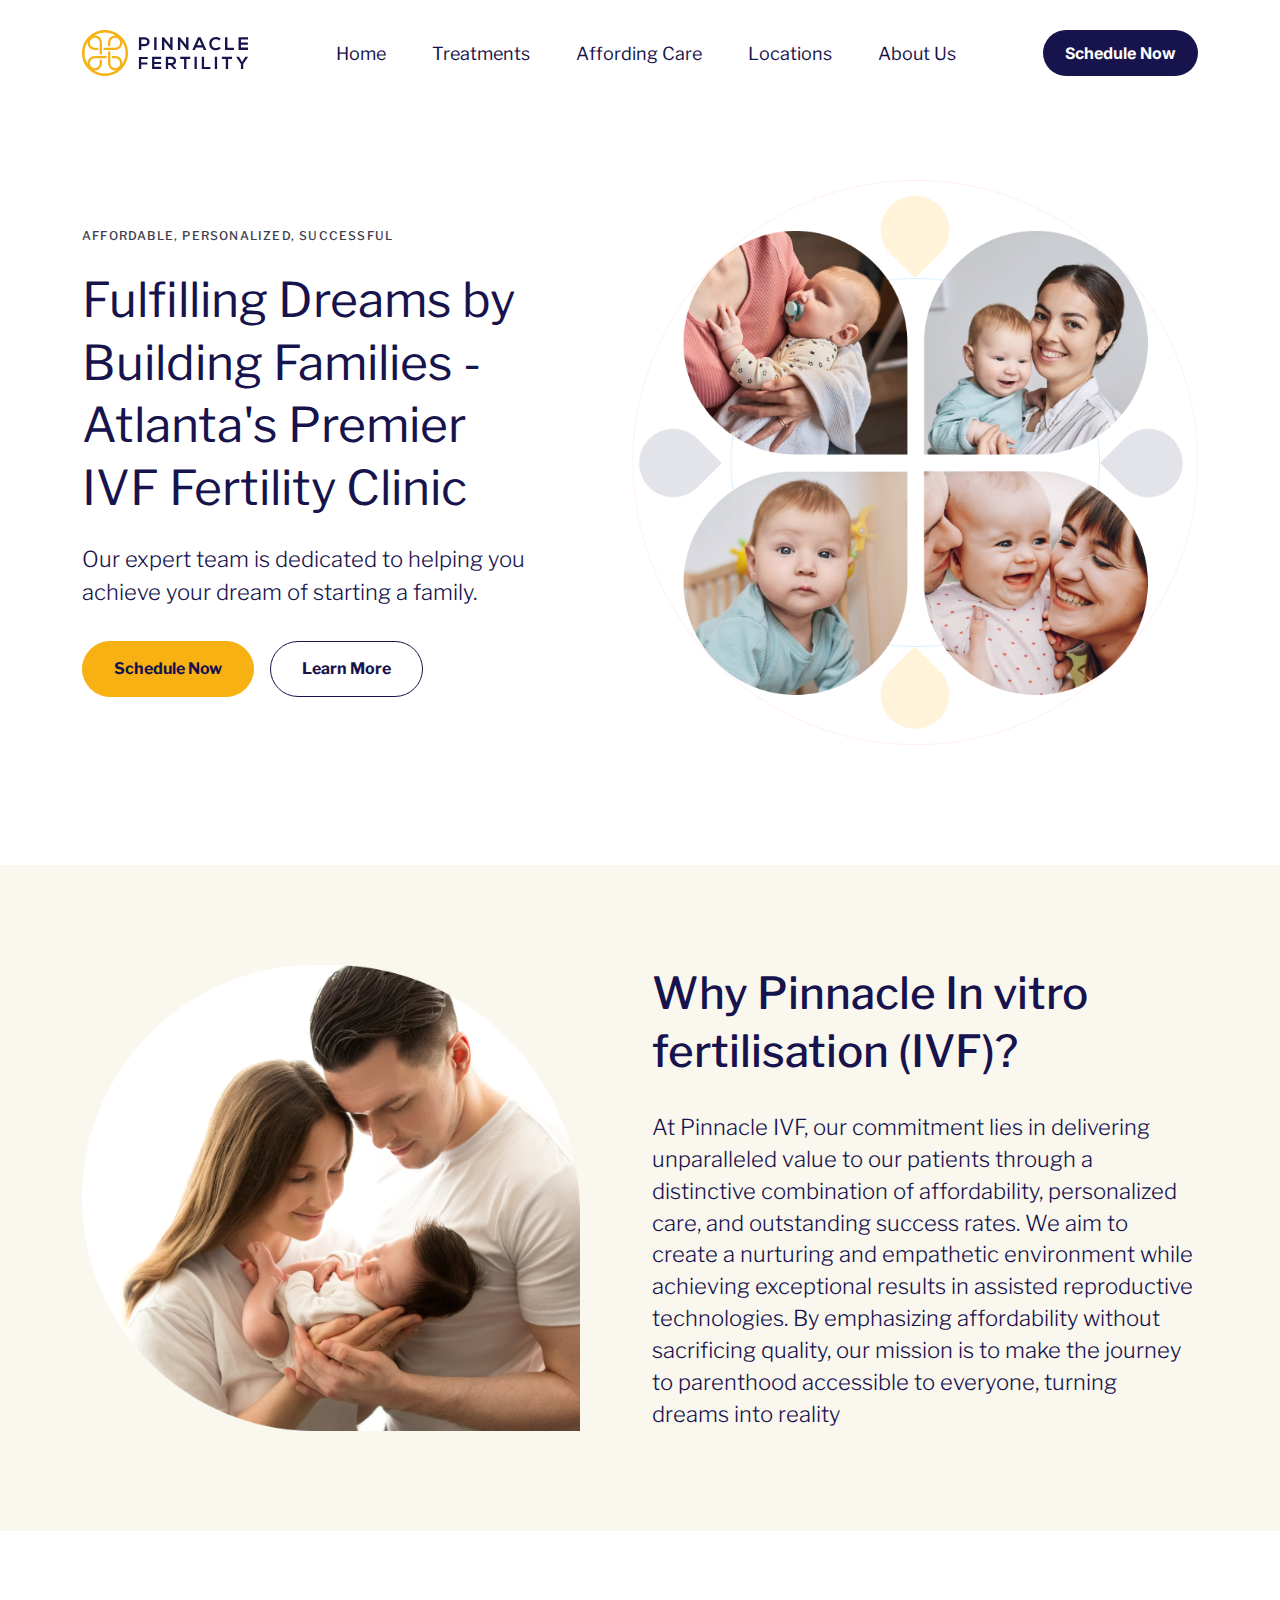
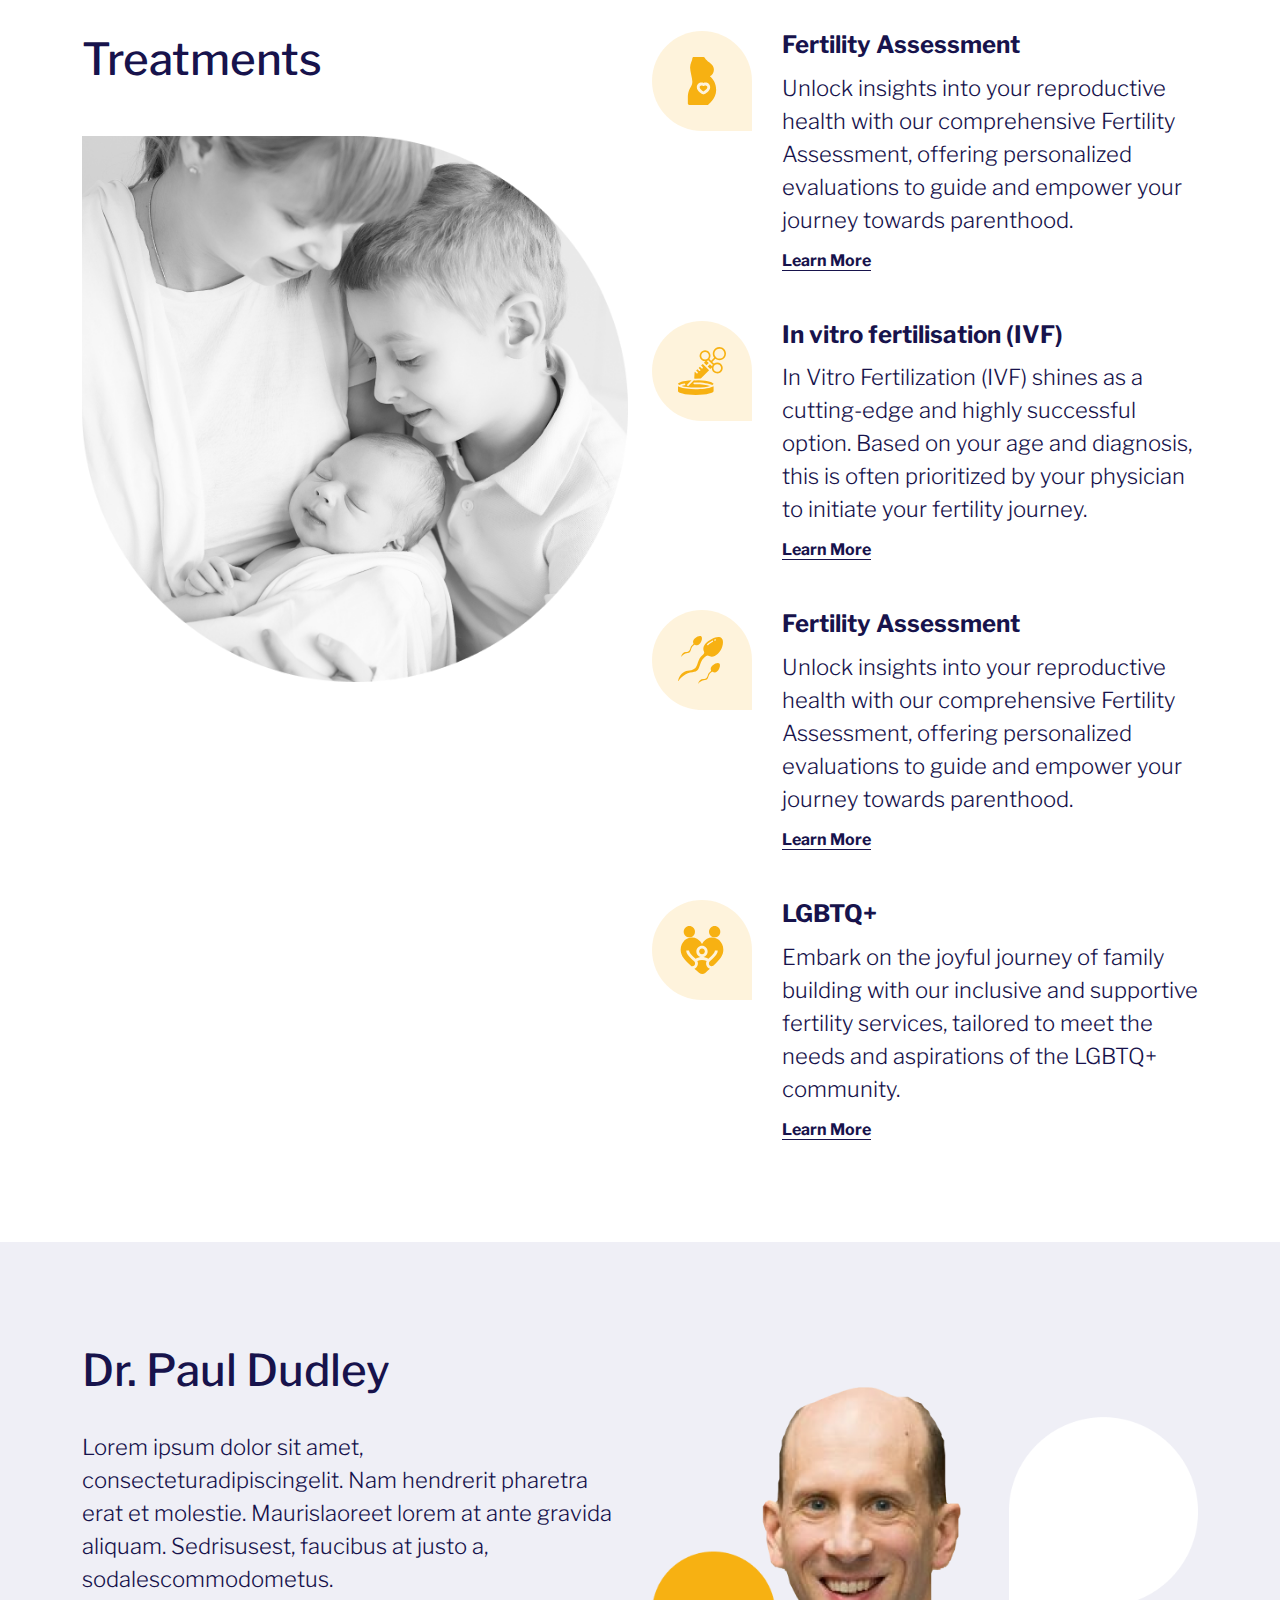
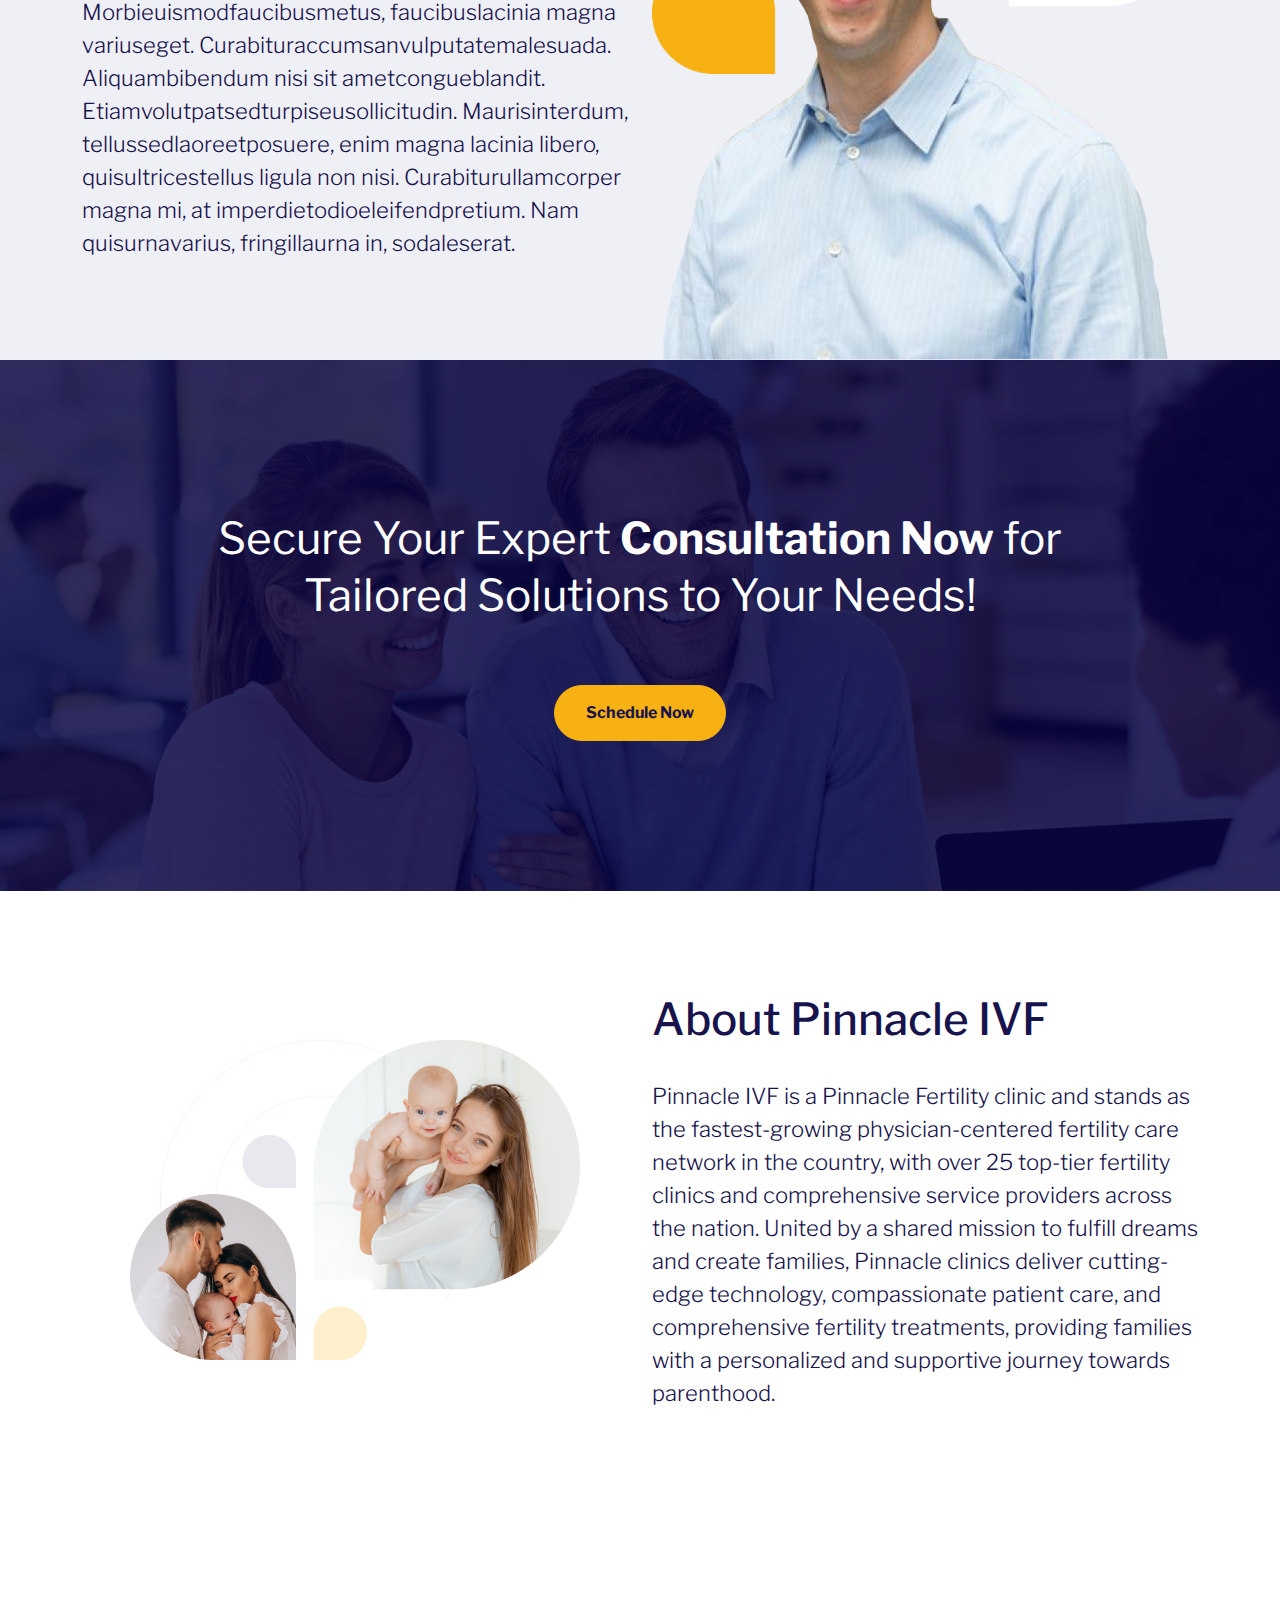
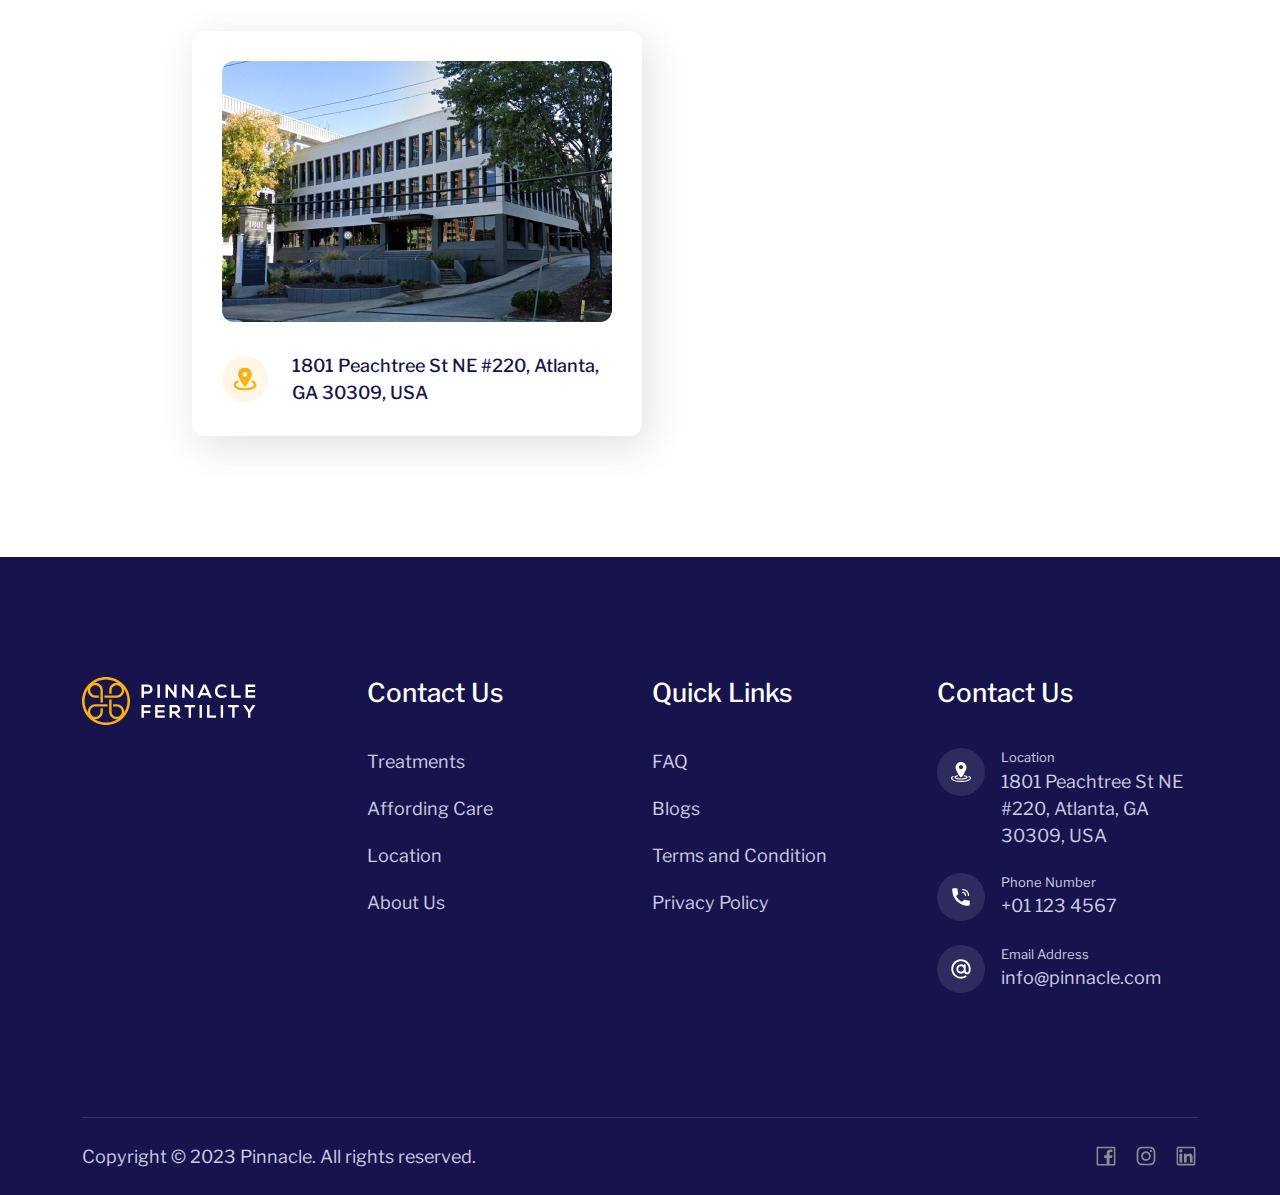
==== commit 49ed65d4: "About page complete with responsive & Home page some changes" ====
--- a/index.html
+++ b/index.html
@@ -96,7 +96,7 @@
                                 <a class="nav-link" href="#">Locations</a>
                             </li>
                             <li class="nav-item">
-                                <a class="nav-link" href="#">About Us</a>
+                                <a class="nav-link" href="about-us.html">About Us</a>
                             </li>
                         </ul>
 
@@ -165,7 +165,7 @@
             <div class="row align-items-center">
                 <div class="col-lg-6">
                     <div class="pinnacle-sec-img">
-                        <img class="img-fluid" src="assets/img/why-pinnacle-img.png" alt="About section image" />
+                        <img class="img-fluid pe-0 pe-lg-5" src="assets/img/why-pinnacle-img.png" alt="About section image" />
                     </div>
                 </div>
                 <div class="col-lg-6">
--- a/assets/css/style.css
+++ b/assets/css/style.css
@@ -444,8 +444,13 @@
 /*--- Call to action -/End ---*/
 /*--- why pinnacle -/End ---*/
 .why-pinnacle .text-content p {
-  max-width: 85%;
+  max-width: 570px;
   line-height: 1.45em; }
+  @media (max-width: 1199px) {
+    .why-pinnacle .text-content p {
+      max-width: 100%; } }
+.why-pinnacle .text-content h2 {
+  max-width: 570px; }
 .why-pinnacle .pinnacle-sec-img {
   text-align: center; }
   @media (max-width: 991px) {
@@ -475,7 +480,7 @@
         width: 100%; } }
 
 .doctor-section-content {
-  padding-block: 125px; }
+  padding-block: 120px; }
   @media (max-width: 1399px) {
     .doctor-section-content {
       padding-block: 100px; } }
@@ -677,3 +682,23 @@
     fill: var(--secondary-yellow); }
 
 /*--- Footer style - End ---*/
+/*--- About page style - Start ---*/
+.icon-box-section-wrap {
+  padding-bottom: 120px; }
+  @media (max-width: 1399px) {
+    .icon-box-section-wrap {
+      padding-bottom: 100px; } }
+  @media (max-width: 1199px) {
+    .icon-box-section-wrap {
+      padding-bottom: 90px; } }
+  @media (max-width: 991px) {
+    .icon-box-section-wrap {
+      padding-bottom: 80px; } }
+  @media (max-width: 767px) {
+    .icon-box-section-wrap {
+      padding-bottom: 60px; } }
+  .icon-box-section-wrap .row {
+    --bs-gutter-x: 24px;
+    --bs-gutter-y: 24px; }
+
+/*--- About page style - End ---*/
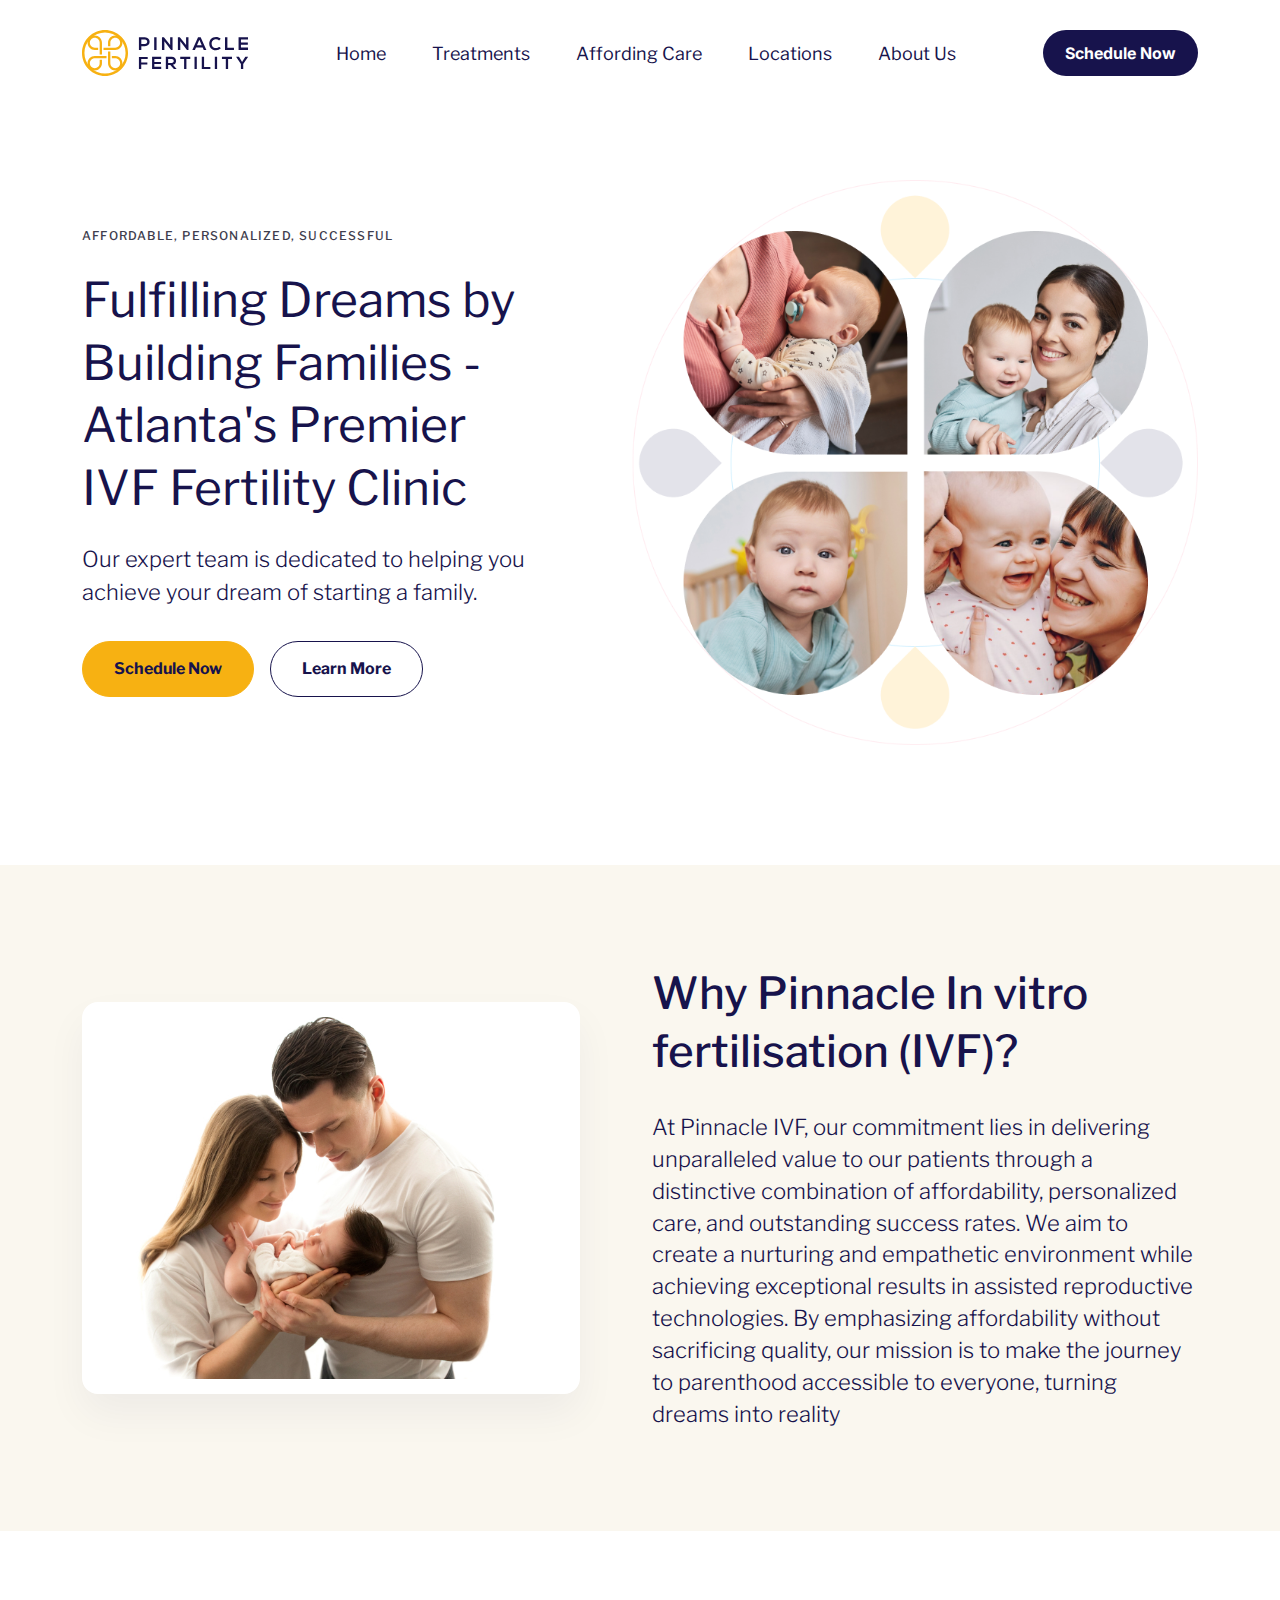
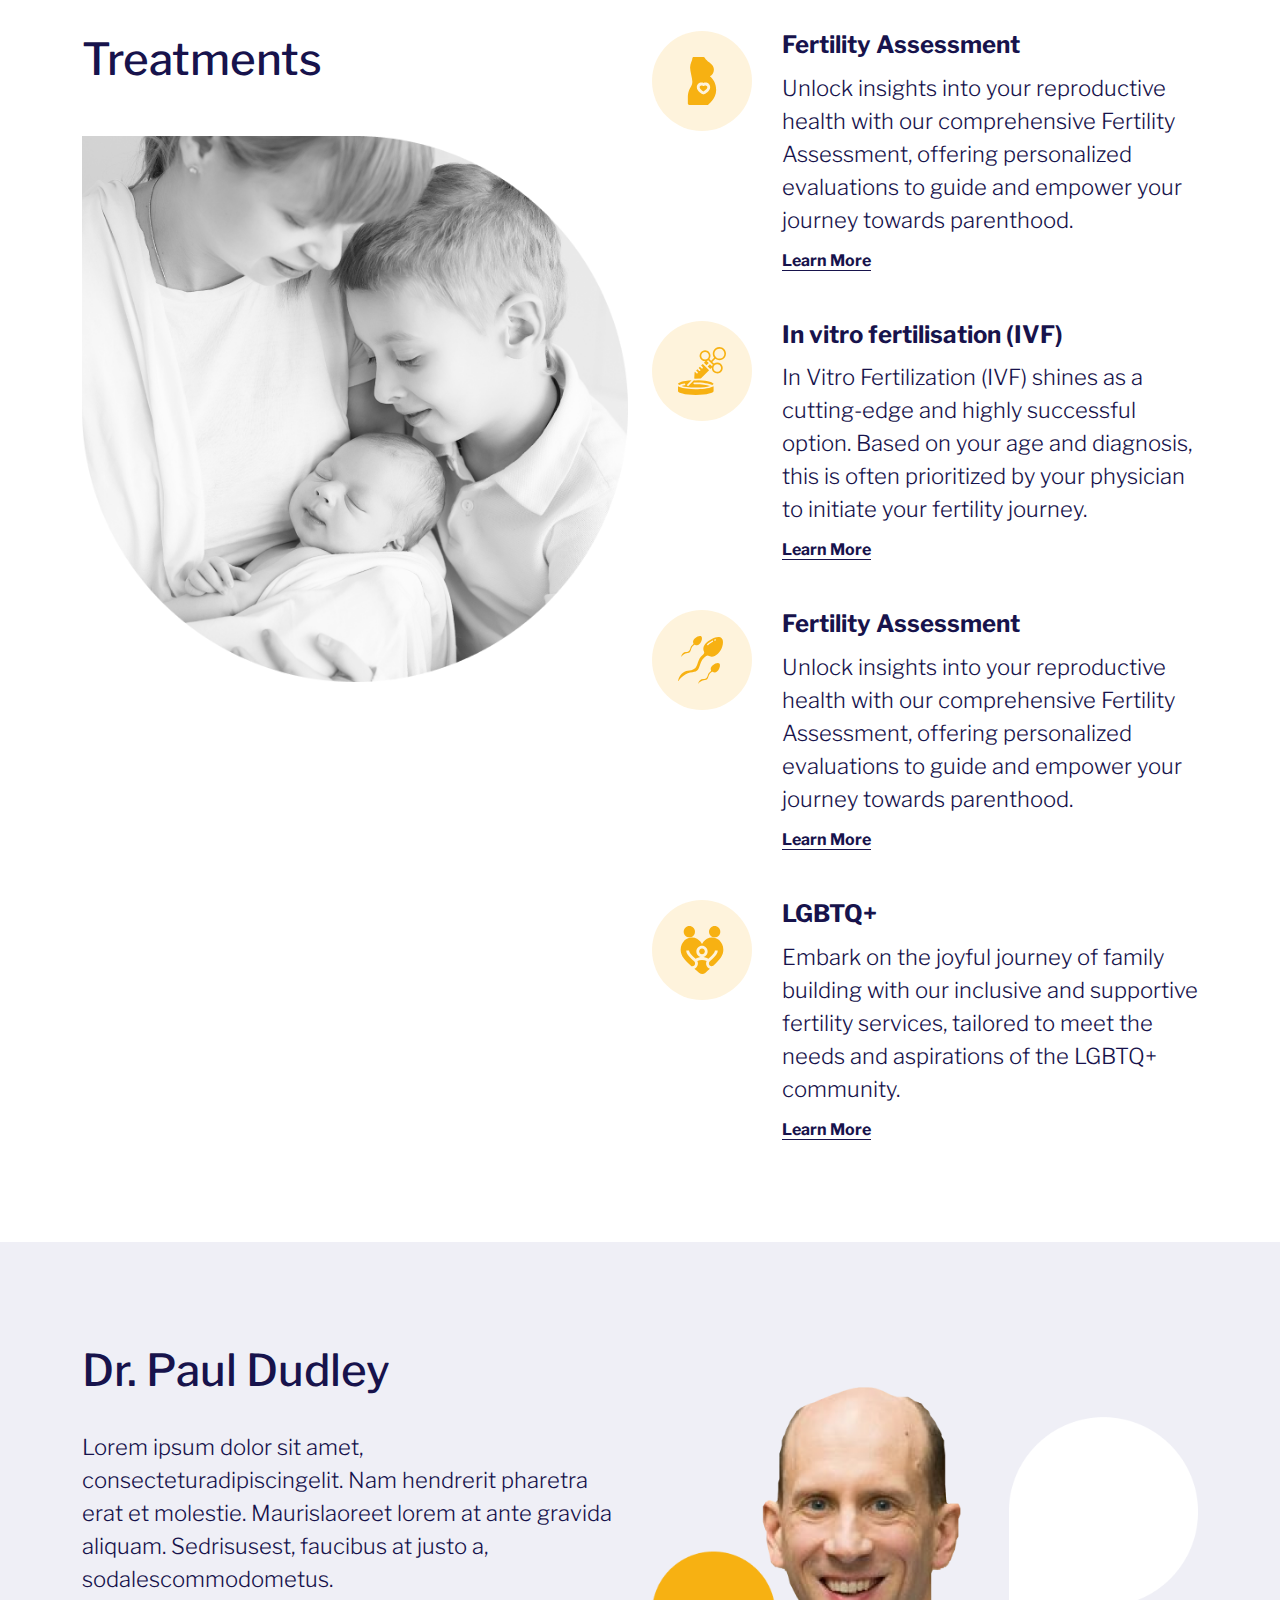
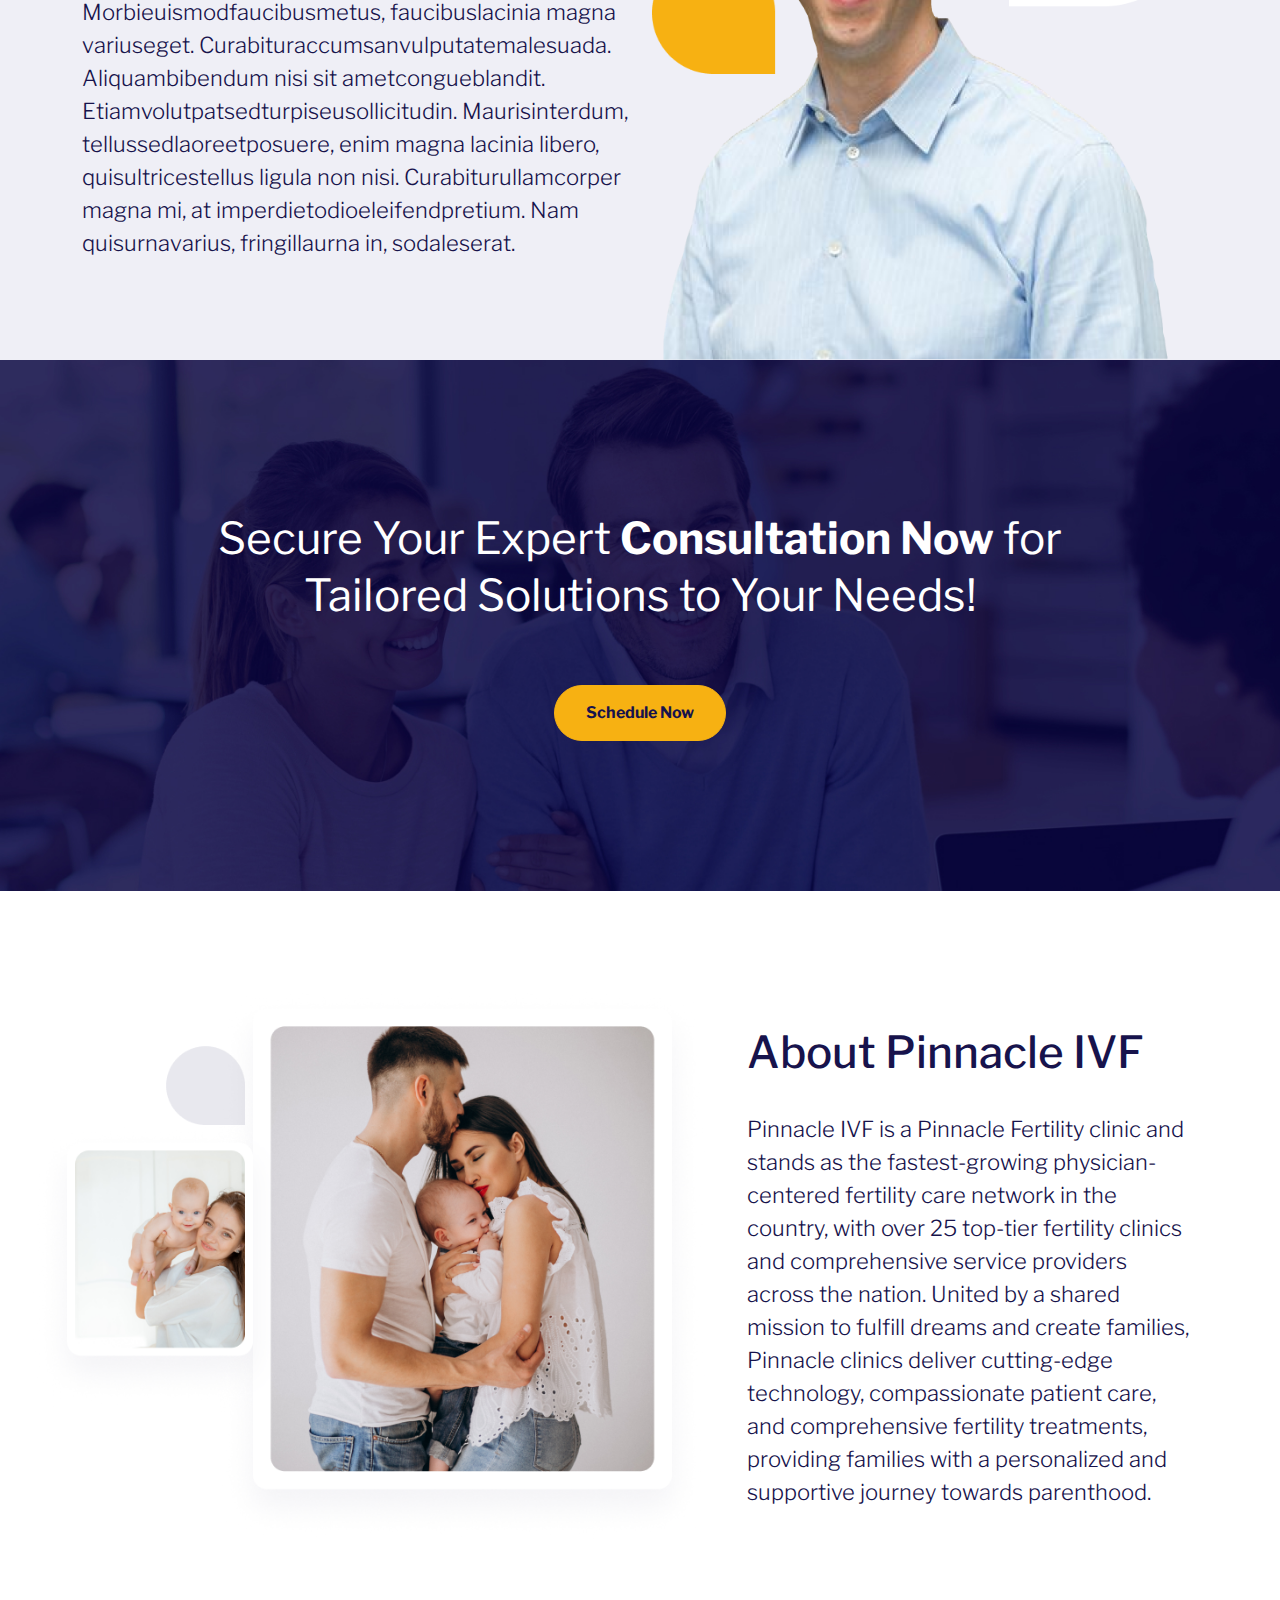
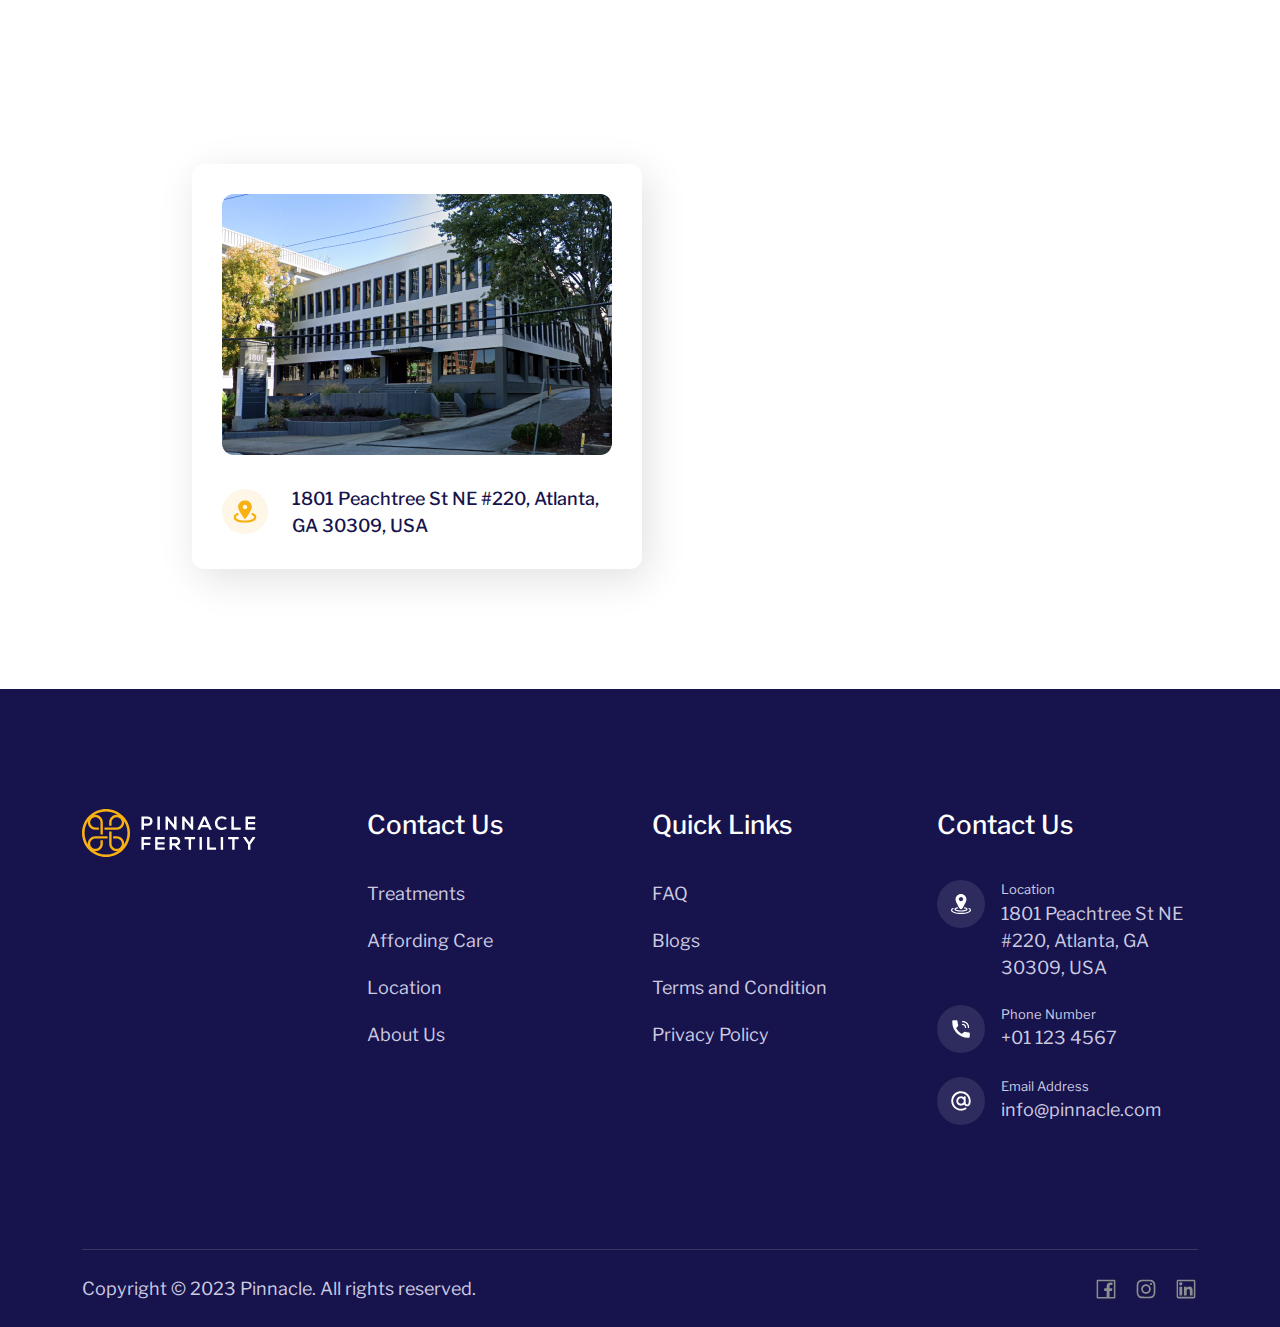
==== commit 5c09e182: "About page banner update & Home page illustration change" ====
--- a/index.html
+++ b/index.html
@@ -93,7 +93,7 @@
                                 <a class="nav-link" href="#">Affording Care</a>
                             </li>
                             <li class="nav-item">
-                                <a class="nav-link" href="#">Locations</a>
+                                <a class="nav-link" href="locations.html">Locations</a>
                             </li>
                             <li class="nav-item">
                                 <a class="nav-link" href="about-us.html">About Us</a>
@@ -164,8 +164,8 @@
         <div class="container">
             <div class="row align-items-center">
                 <div class="col-lg-6">
-                    <div class="pinnacle-sec-img">
-                        <img class="img-fluid pe-0 pe-lg-5" src="assets/img/why-pinnacle-img.png" alt="About section image" />
+                    <div class="pinnacle-sec-img pe-0 pe-lg-5">
+                        <img class="img-fluid pe-0 pe-lg-5" src="assets/img/why-pinnacle-img-new.jpg" alt="About section image" />
                     </div>
                 </div>
                 <div class="col-lg-6">
@@ -341,12 +341,12 @@
     <section class="about-pinnacle section-padding-120">
         <div class="container">
             <div class="row align-items-center">
-                <div class="col-lg-6">
-                    <div class="px-0 px-xl-5 about-section-img">
+                <div class="col-lg-7">
+                    <div class="pe-0 pe-lg-3 about-section-img">
                         <img class="img-fluid" src="assets/img/about-pinnacle-img.png" alt="Image" />
                     </div>
                 </div>
-                <div class="col-lg-6">
+                <div class="col-lg-5">
                     <div class="text-content pt-5 pt-lg-0">
                         <h2 class="fs-48 text-clr-primary-blue fw-medium mb-32">
                             About Pinnacle IVF
--- a/assets/css/style.css
+++ b/assets/css/style.css
@@ -19,7 +19,9 @@
   --secondary-yellow: #f7b112;
   --light-yellow: #faf7ef;
   --gray-1: #3f3e4e;
-  --gray-2: #cbcae1; }
+  --gray-2: #cbcae1;
+  --gray-3: #EEEEF1;
+  --gray-4: #1F1E37; }
 
 @media (min-width: 1920px) {
   .container {
@@ -69,6 +71,9 @@
 .text-gray-2 {
   color: var(--gray-2); }
 
+.text-gray-4 {
+  color: var(--gray-4); }
+
 .bg-primary-blue {
   background-color: var(--primary-blue); }
 
@@ -80,6 +85,9 @@
 
 .bg-light-yellow {
   background-color: var(--light-yellow); }
+
+.bg-gray-3 {
+  background-color: var(--gray-3); }
 
 .fw-300 {
   font-weight: 300; }
@@ -260,6 +268,24 @@
 @media (max-width: 767px) {
   .fs-4 {
     font-size: 20px !important; } }
+
+.pl-100 {
+  padding-left: 100px; }
+
+.mb-20 {
+  margin-bottom: 20px; }
+
+.border-top-left-radius-8 {
+  border-top-left-radius: 8px; }
+
+.border-top-left-radius-60 {
+  border-top-left-radius: 60px; }
+
+.border-bottom-right-radius-8 {
+  border-bottom-right-radius: 8px; }
+
+.border-bottom-right-radius-60 {
+  border-bottom-right-radius: 60px; }
 
 /* helper , base classes -END */
 @media (min-width: 1920px) {
@@ -444,7 +470,6 @@
 /*--- Call to action -/End ---*/
 /*--- why pinnacle -/End ---*/
 .why-pinnacle .text-content p {
-  max-width: 570px;
   line-height: 1.45em; }
   @media (max-width: 1199px) {
     .why-pinnacle .text-content p {
@@ -453,14 +478,20 @@
   max-width: 570px; }
 .why-pinnacle .pinnacle-sec-img {
   text-align: center; }
-  @media (max-width: 991px) {
-    .why-pinnacle .pinnacle-sec-img img {
-      max-width: 500px;
-      width: 100%; } }
-  @media (max-width: 767px) {
-    .why-pinnacle .pinnacle-sec-img img {
-      max-width: 400px;
-      width: 100%; } }
+  .why-pinnacle .pinnacle-sec-img img {
+    border-radius: 16px;
+    border: 15px solid #ffffff;
+    background: #FFFFFF;
+    -webkit-box-shadow: 0px 20px 40px 0px rgba(23, 19, 76, 0.05);
+            box-shadow: 0px 20px 40px 0px rgba(23, 19, 76, 0.05); }
+    @media (max-width: 991px) {
+      .why-pinnacle .pinnacle-sec-img img {
+        max-width: 550px;
+        width: 100%; } }
+    @media (max-width: 767px) {
+      .why-pinnacle .pinnacle-sec-img img {
+        max-width: 450px;
+        width: 100%; } }
 
 /*--- why pinnacle -/End ---*/
 /*--- Doctor section -/End ---*/
@@ -541,7 +572,8 @@
 /*--- Treatment -/End ---*/
 /*--- Home page about -/End ---*/
 .about-section-img {
-  text-align: center; }
+  text-align: center;
+  margin-left: -50px; }
   @media (max-width: 991px) {
     .about-section-img img {
       max-width: 550px;
@@ -683,6 +715,18 @@
 
 /*--- Footer style - End ---*/
 /*--- About page style - Start ---*/
+.recognition {
+  margin-bottom: 120px; }
+
+.recognition-card {
+  background-color: var(--light-yellow);
+  padding: 30px;
+  height: 100%; }
+  .recognition-card h4 {
+    line-height: 1.41; }
+  .recognition-card p {
+    line-height: 1.55em; }
+
 .icon-box-section-wrap {
   padding-bottom: 120px; }
   @media (max-width: 1399px) {
@@ -701,4 +745,31 @@
     --bs-gutter-x: 24px;
     --bs-gutter-y: 24px; }
 
+.contact-info-and-map-wrapper .footer-widget {
+  max-width: 412px; }
+
+.location-cta-section {
+  background-image: url("../img/location-page-cta-bg.jpg");
+  background-repeat: no-repeat;
+  background-size: cover;
+  background-position: center center; }
+  .location-cta-section .cta-inner-wrap {
+    max-width: 927px;
+    padding-inline: 30px; }
+    @media (max-width: 767px) {
+      .location-cta-section .cta-inner-wrap {
+        padding-inline: 10px; } }
+    @media (max-width: 575px) {
+      .location-cta-section .cta-inner-wrap {
+        padding-inline: 0px; } }
+
+.contact-form-sec .contact-form-wrap {
+  display: -webkit-box;
+  display: -ms-flexbox;
+  display: flex;
+  gap: 30px;
+  padding: 60px; }
+  .contact-form-sec .contact-form-wrap .contact-form-content-area-wrap h2 {
+    max-width: 500px; }
+
 /*--- About page style - End ---*/
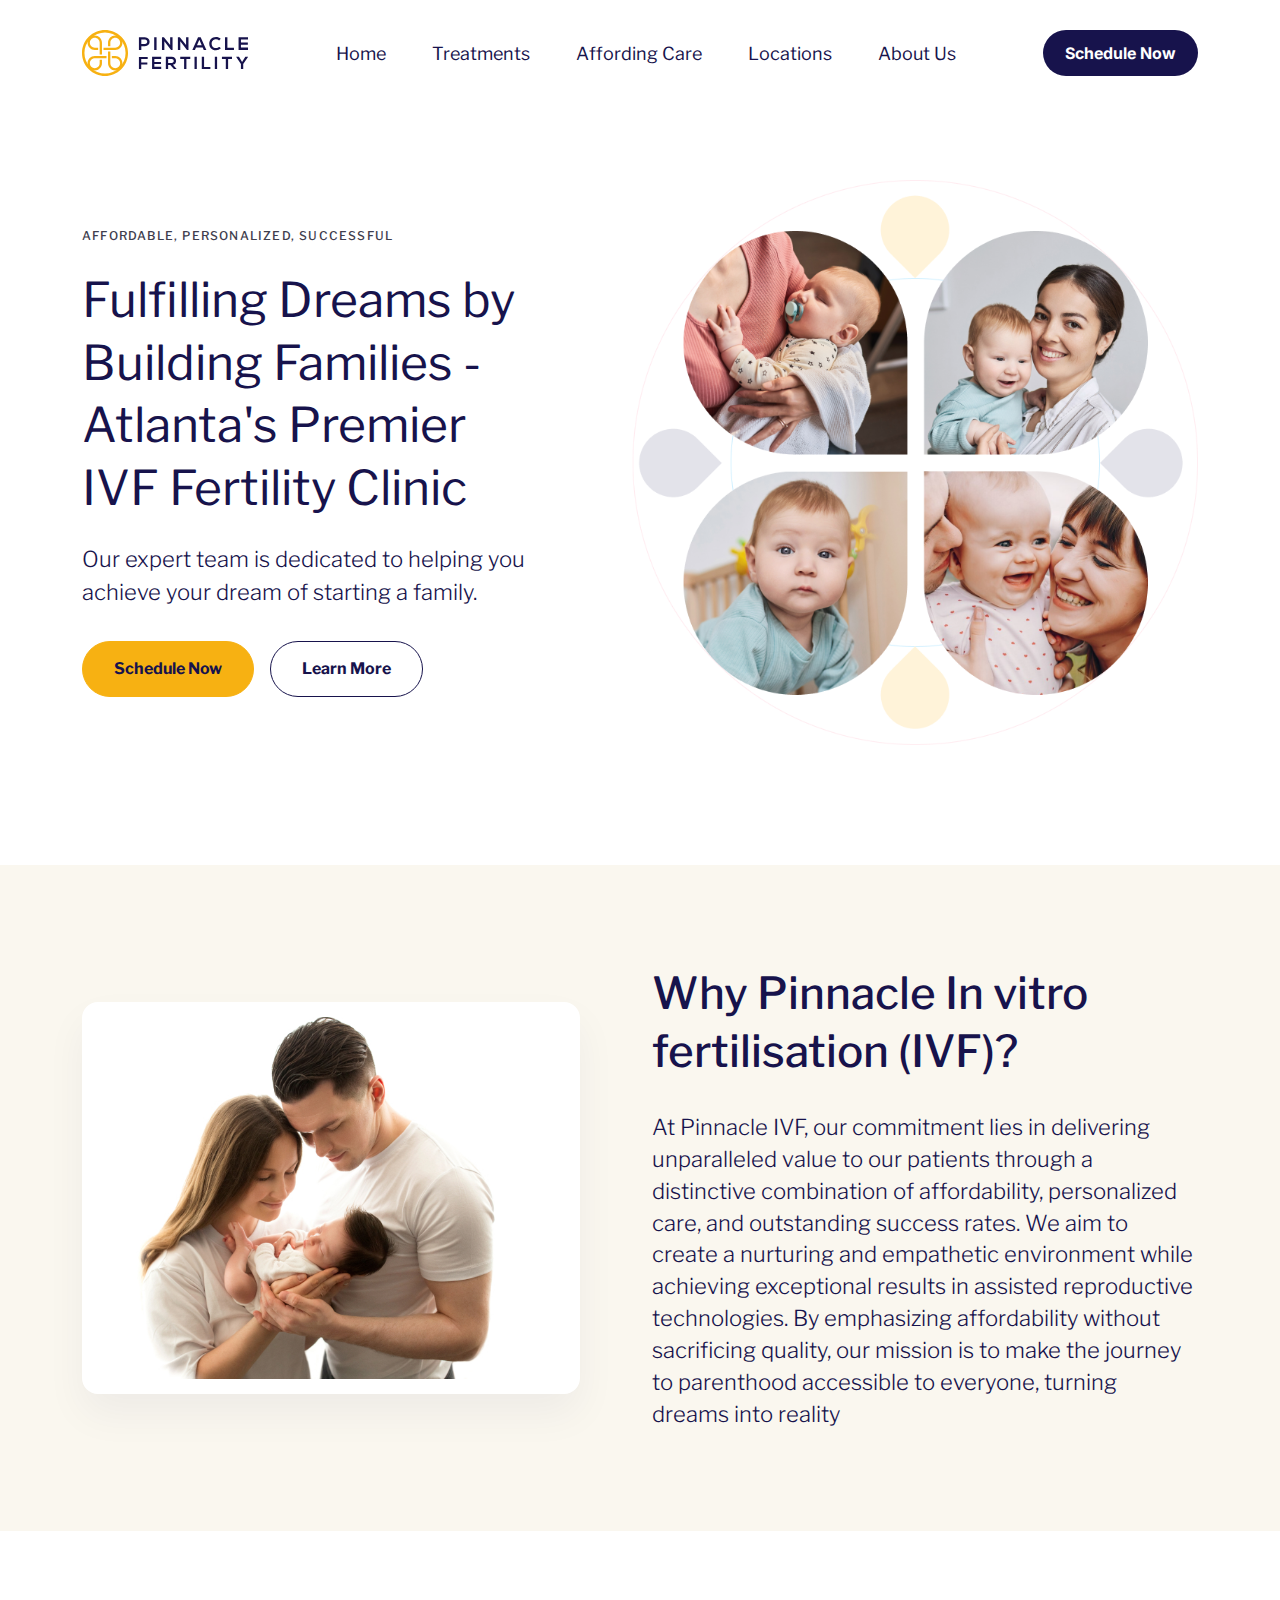
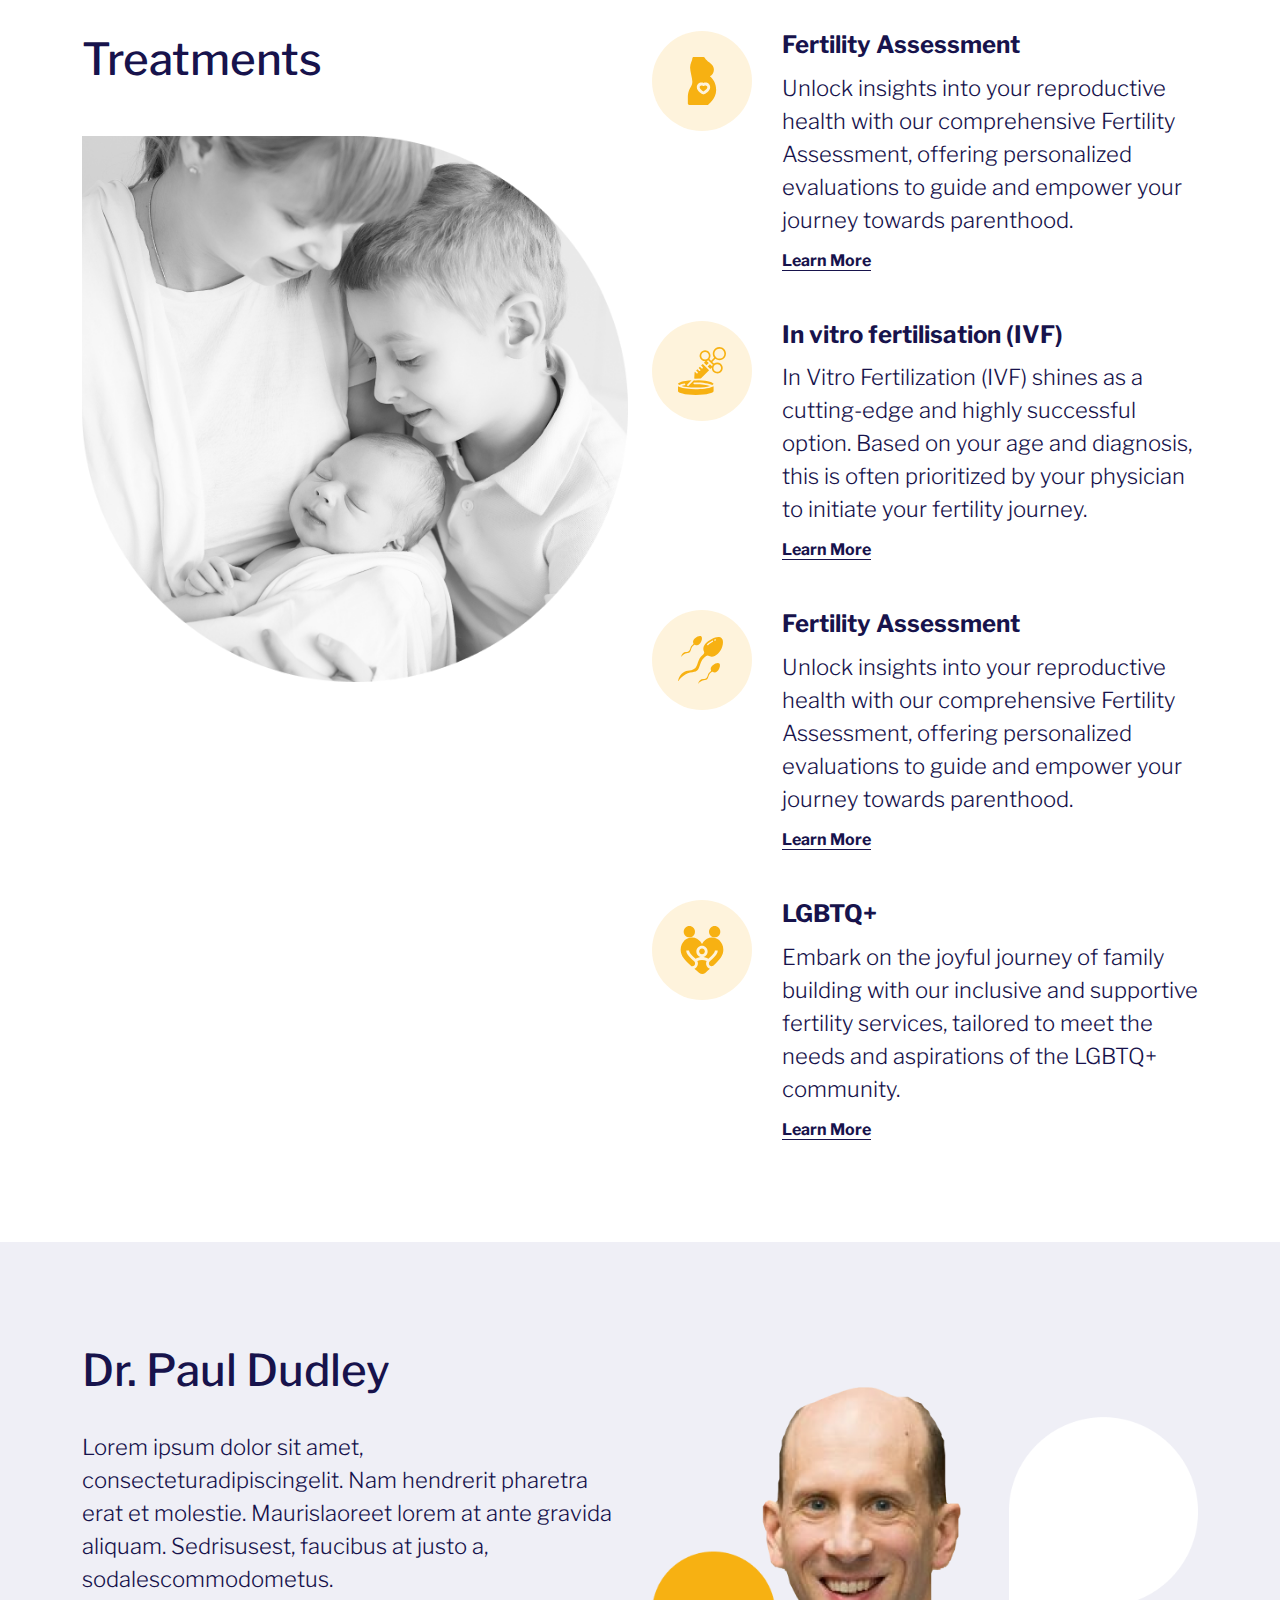
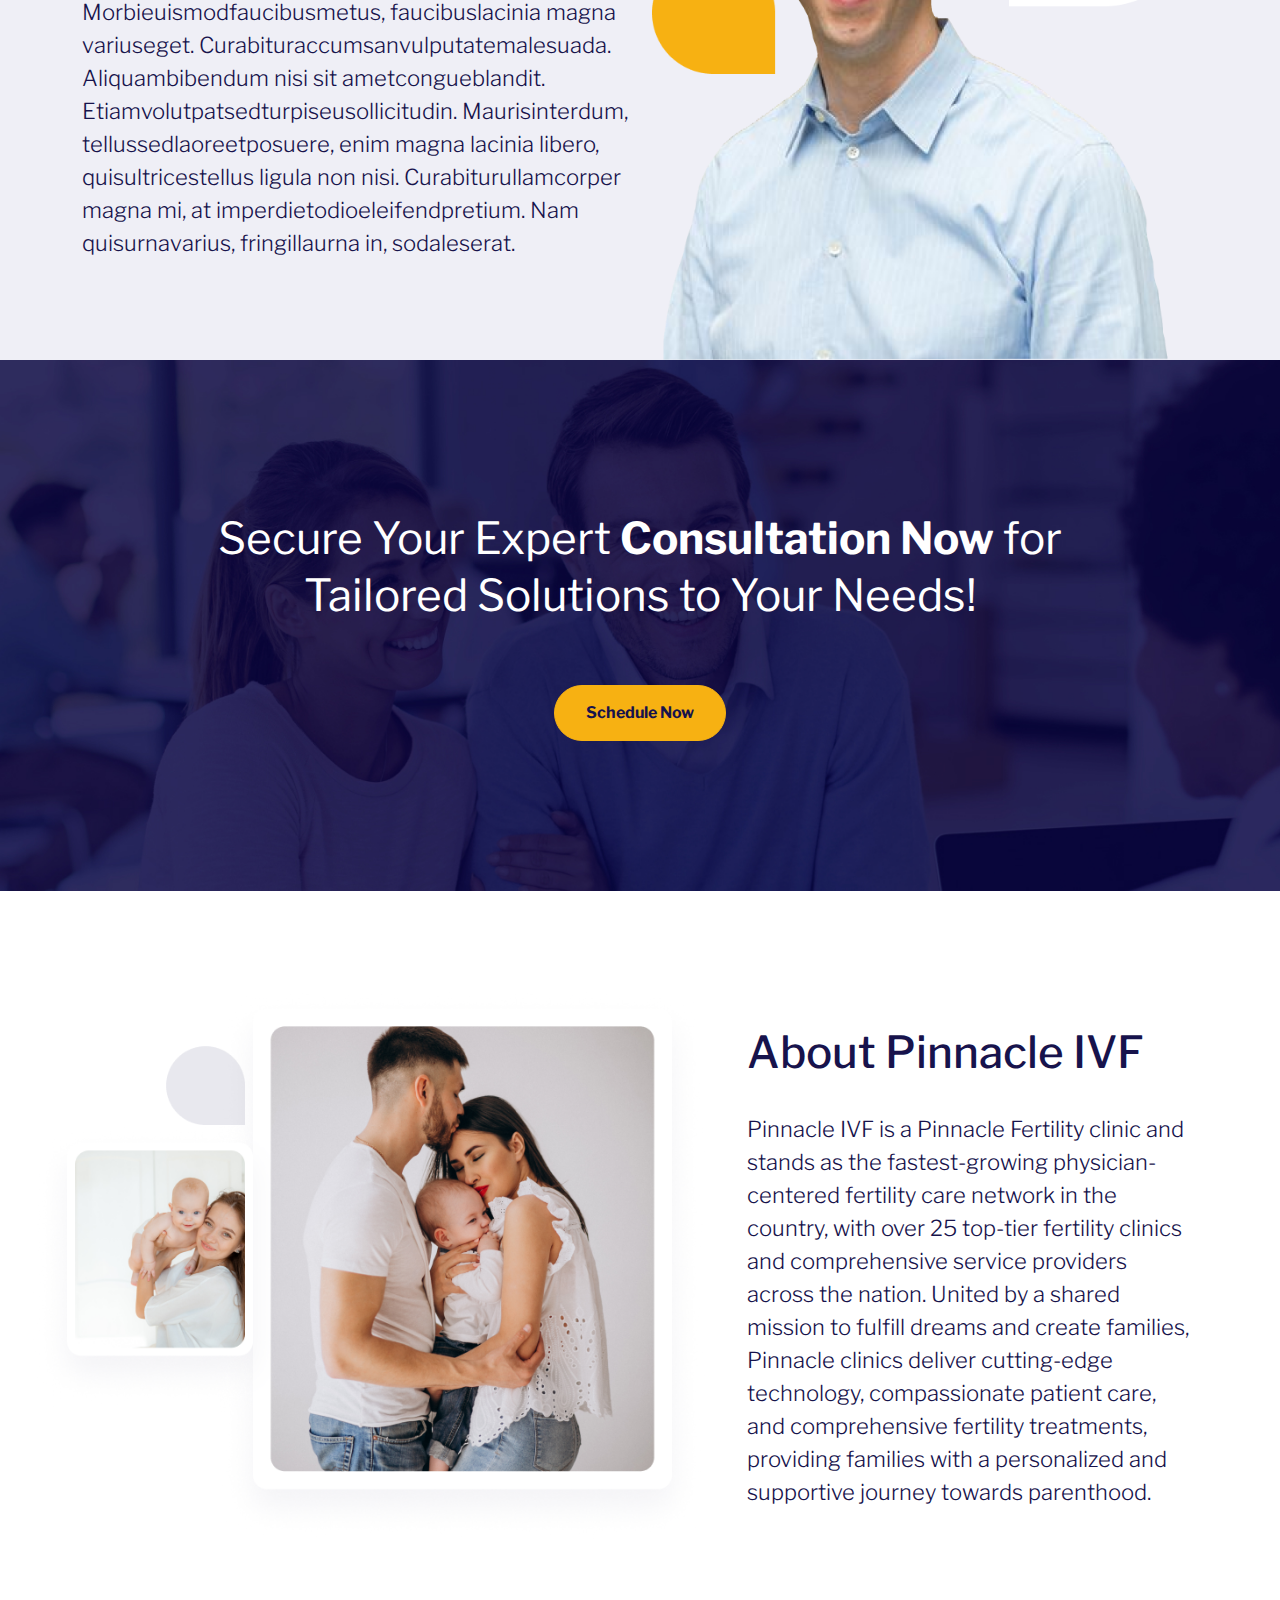
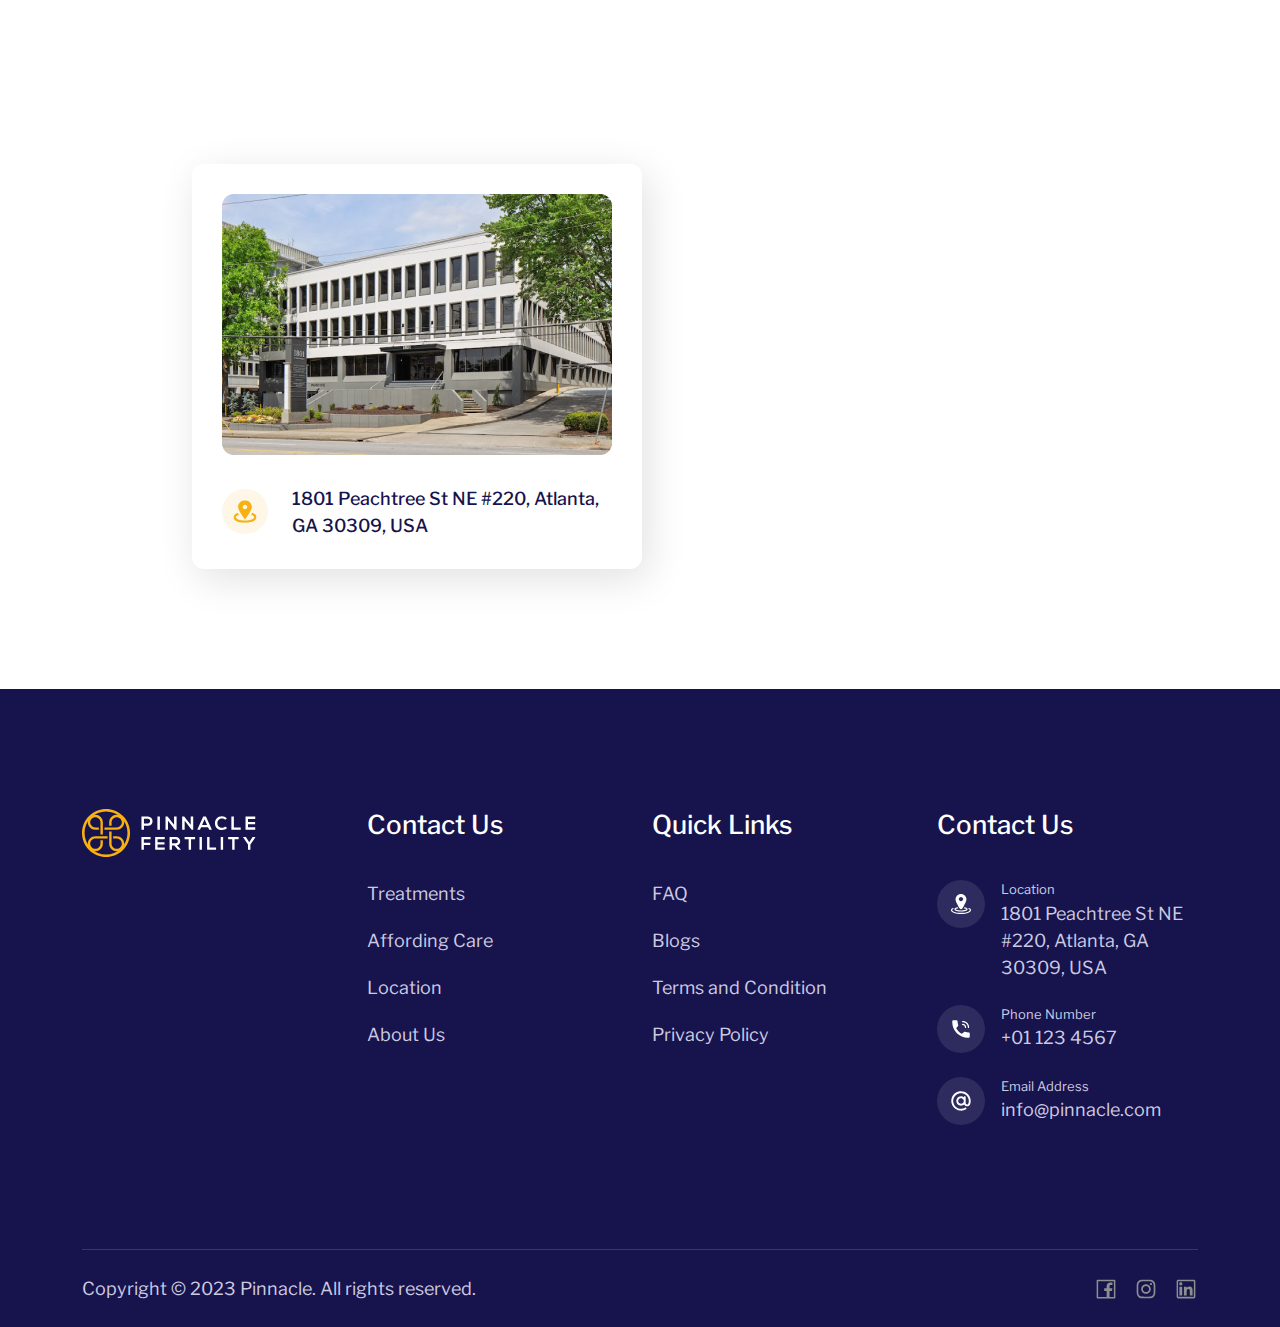
==== commit 27c4928f: "Update" ====
--- a/index.html
+++ b/index.html
@@ -84,13 +84,13 @@
                         <ul
                             class="topbar-menu-wrap navbar-nav mx-auto mb-2 mb-lg-0 fs-18 fw-normal text-clr-primary-blue">
                             <li class="nav-item">
-                                <a class="nav-link active" aria-current="page" href="#">Home</a>
+                                <a class="nav-link active" aria-current="page" href="index.html">Home</a>
                             </li>
                             <li class="nav-item">
-                                <a class="nav-link" href="#">Treatments</a>
+                                <a class="nav-link" href="treatment.html">Treatments</a>
                             </li>
                             <li class="nav-item">
-                                <a class="nav-link" href="#">Affording Care</a>
+                                <a class="nav-link" href="affording-care.html">Affording Care</a>
                             </li>
                             <li class="nav-item">
                                 <a class="nav-link" href="locations.html">Locations</a>
@@ -406,14 +406,14 @@
                         <div class="footer-widget">
                             <h4 class="fs-26 text-white footer-title">Contact Us</h4>
                             <ul class="m-0 p-0">
-                                <li class="footer-menu"><a href="#"
+                                <li class="footer-menu"><a href="treatment.html"
                                         class="footer-link fs-18 text-decoration-none text-gray-2">Treatments</a></li>
-                                <li class="footer-menu"><a href="#"
+                                <li class="footer-menu"><a href="affording-care.html"
                                         class="footer-link fs-18 text-decoration-none text-gray-2">Affording Care</a>
                                 </li>
-                                <li class="footer-menu"><a href="#"
+                                <li class="footer-menu"><a href="locations.html"
                                         class="footer-link fs-18 text-decoration-none text-gray-2">Location</a></li>
-                                <li class="footer-menu"><a href="#"
+                                <li class="footer-menu"><a href="about-us.html"
                                         class="footer-link fs-18 text-decoration-none text-gray-2">About Us</a></li>
                             </ul>
                         </div>
@@ -467,7 +467,7 @@
                                         <div>
                                             <p class="text-gray-2 fs-13">Location</p>
                                             <a class="text-gray-2 fs-18"
-                                                href="https://maps.app.goo.gl/SD8paTM74fPz62Nr5">1801 Peachtree St NE
+                                                href="https://maps.app.goo.gl/SD8paTM74fPz62Nr5" target="_blank">1801 Peachtree St NE
                                                 #220, Atlanta, GA 30309, USA</a>
                                         </div>
                                     </div>
--- a/assets/css/style.css
+++ b/assets/css/style.css
@@ -207,6 +207,12 @@
 
 .pb-12 {
   padding-bottom: 12px; }
+  @media (max-width: 1199px) {
+    .pb-12 {
+      padding-bottom: 10px; } }
+  @media (max-width: 991px) {
+    .pb-12 {
+      padding-bottom: 8px; } }
 
 .pb-24 {
   padding-bottom: 24px; }
@@ -240,6 +246,15 @@
 
 .pb-60 {
   padding-bottom: 60px; }
+  @media (max-width: 1199px) {
+    .pb-60 {
+      padding-bottom: 50px; } }
+  @media (max-width: 991px) {
+    .pb-60 {
+      padding-bottom: 40px; } }
+  @media (max-width: 575px) {
+    .pb-60 {
+      padding-bottom: 25px; } }
 
 .mb-60 {
   margin-bottom: 60px; }
@@ -299,7 +314,8 @@
   width: 100%;
   background-color: #ffffff;
   -webkit-box-shadow: 0 10px 20px rgba(255, 255, 255, 0.08);
-          box-shadow: 0 10px 20px rgba(255, 255, 255, 0.08); }
+          box-shadow: 0 10px 20px rgba(255, 255, 255, 0.08);
+  z-index: 999; }
   @media (max-width: 991px) {
     .header-navbar-wrap {
       -webkit-box-shadow: 0 10px 20px rgba(23, 19, 76, 0.08);
@@ -639,7 +655,8 @@
           font-size: 12px; } }
   .map-wrapper .map-iframe-wrap .map-iframe-inner {
     height: 100%;
-    min-height: 800px; }
+    min-height: 800px;
+    pointer-events: none; }
     @media (max-width: 1199px) {
       .map-wrapper .map-iframe-wrap .map-iframe-inner {
         min-height: 700px; } }
@@ -687,8 +704,6 @@
       transition: .2s all ease-in-out; }
     .footer .footer-widget .footer-menu .footer-contact-wrap:hover svg * {
       fill: #F7B112; }
-    .footer .footer-widget .footer-menu .footer-contact-wrap:hover .contactLogo {
-      background: #fff; }
     .footer .footer-widget .footer-menu .contactLogo {
       height: 48px;
       width: 48px;
@@ -745,8 +760,54 @@
     --bs-gutter-x: 24px;
     --bs-gutter-y: 24px; }
 
+.recognition-sec-img {
+  text-align: center; }
+  @media (max-width: 991px) {
+    .recognition-sec-img img {
+      max-width: 550px;
+      width: 100%; } }
+  @media (max-width: 767px) {
+    .recognition-sec-img img {
+      max-width: 450px;
+      width: 100%; } }
+
+/*--- About page style - End ---*/
+/*--- Locations page - Start ---*/
 .contact-info-and-map-wrapper .footer-widget {
   max-width: 412px; }
+  .contact-info-and-map-wrapper .footer-widget .footer-menu .footer-contact-wrap a {
+    -webkit-transition: all 200ms ease-in-out;
+    transition: all 200ms ease-in-out; }
+    .contact-info-and-map-wrapper .footer-widget .footer-menu .footer-contact-wrap a:hover {
+      color: var(--secondary-yellow); }
+  @media (max-width: 1199px) {
+    .contact-info-and-map-wrapper .footer-widget .footer-menu .footer-contact-wrap .contactLogo {
+      max-width: 70px;
+      width: 100%; } }
+  @media (max-width: 991px) {
+    .contact-info-and-map-wrapper .footer-widget .footer-menu .footer-contact-wrap .contactLogo {
+      max-width: 60px;
+      width: 100%; }
+      .contact-info-and-map-wrapper .footer-widget .footer-menu .footer-contact-wrap .contactLogo svg {
+        margin-top: -8px; } }
+
+.location-page-map-wrap .location-page-map-iframe-wrap {
+  border: 20px solid #ffffff;
+  border-radius: 200px 0px;
+  background: #FFF;
+  -webkit-box-shadow: 0px 60px 80px 0px rgba(17, 15, 50, 0.07);
+          box-shadow: 0px 60px 80px 0px rgba(17, 15, 50, 0.07); }
+  @media (max-width: 911px) {
+    .location-page-map-wrap .location-page-map-iframe-wrap {
+      border: 10px solid #ffffff;
+      border-radius: 100px 0px; } }
+  .location-page-map-wrap .location-page-map-iframe-wrap .location-page-map-iframe {
+    width: 100%;
+    pointer-events: none;
+    border-radius: 200px 0px; }
+    @media (max-width: 911px) {
+      .location-page-map-wrap .location-page-map-iframe-wrap .location-page-map-iframe {
+        border-radius: 100px 0px; } }
 
 .location-cta-section {
   background-image: url("../img/location-page-cta-bg.jpg");
@@ -767,9 +828,296 @@
   display: -webkit-box;
   display: -ms-flexbox;
   display: flex;
-  gap: 30px;
+  gap: 60px;
   padding: 60px; }
+  @media (max-width: 1199px) {
+    .contact-form-sec .contact-form-wrap {
+      -webkit-box-orient: vertical;
+      -webkit-box-direction: normal;
+          -ms-flex-direction: column;
+              flex-direction: column;
+      -webkit-box-pack: center;
+          -ms-flex-pack: center;
+              justify-content: center;
+      -webkit-box-align: center;
+          -ms-flex-align: center;
+              align-items: center; } }
+  @media (max-width: 991px) {
+    .contact-form-sec .contact-form-wrap {
+      padding: 40px;
+      gap: 40px; } }
+  @media (max-width: 767px) {
+    .contact-form-sec .contact-form-wrap {
+      padding: 25px; } }
+  @media (max-width: 575px) {
+    .contact-form-sec .contact-form-wrap {
+      padding: 30px 15px;
+      gap: 30px; } }
   .contact-form-sec .contact-form-wrap .contact-form-content-area-wrap h2 {
     max-width: 500px; }
-
-/*--- About page style - End ---*/
+  @media (max-width: 1199px) {
+    .contact-form-sec .contact-form-wrap .contact-form-content-area-wrap {
+      max-width: 765px; } }
+  @media (max-width: 991px) {
+    .contact-form-sec .contact-form-wrap .contact-form-content-area-wrap .contact-form-shape-img img {
+      max-width: 200px;
+      width: 100%; } }
+  @media (max-width: 767px) {
+    .contact-form-sec .contact-form-wrap .contact-form-content-area-wrap .contact-form-shape-img img {
+      max-width: 170px;
+      width: 100%; } }
+
+.contact-form-container {
+  border-radius: 8px;
+  max-width: 665px; }
+  @media (max-width: 1199px) {
+    .contact-form-container {
+      max-width: 765px; } }
+  .contact-form-container .row {
+    --bs-gutter-y: 30px; }
+    @media (max-width: 767px) {
+      .contact-form-container .row {
+        --bs-gutter-y: 20px; } }
+  .contact-form-container .contact-form-row {
+    padding: 40px; }
+    @media (max-width: 991px) {
+      .contact-form-container .contact-form-row {
+        padding: 30px; } }
+    @media (max-width: 767px) {
+      .contact-form-container .contact-form-row {
+        padding: 30px 20px; } }
+    @media (max-width: 575px) {
+      .contact-form-container .contact-form-row {
+        padding: 20px 10px; } }
+
+.contact-form-location-page .form-label {
+  color: #5A7184;
+  font-size: 16px;
+  font-style: normal;
+  font-weight: 600;
+  line-height: normal; }
+  @media (max-width: 991px) {
+    .contact-form-location-page .form-label {
+      font-size: 14px; } }
+.contact-form-location-page .form-control,
+.contact-form-location-page .form-select {
+  border-radius: 8px;
+  border: 1px solid #B2B1C0;
+  background: #FFF;
+  height: 48px;
+  color: #1F1E37;
+  font-size: 16px; }
+  @media (max-width: 991px) {
+    .contact-form-location-page .form-control,
+    .contact-form-location-page .form-select {
+      font-size: 14px; } }
+  .contact-form-location-page .form-control::-webkit-input-placeholder,
+  .contact-form-location-page .form-select::-webkit-input-placeholder {
+    color: #959EAD; }
+  .contact-form-location-page .form-control:-ms-input-placeholder,
+  .contact-form-location-page .form-select:-ms-input-placeholder {
+    color: #959EAD; }
+  .contact-form-location-page .form-control::-ms-input-placeholder,
+  .contact-form-location-page .form-select::-ms-input-placeholder {
+    color: #959EAD; }
+  .contact-form-location-page .form-control::placeholder,
+  .contact-form-location-page .form-select::placeholder {
+    color: #959EAD; }
+  .contact-form-location-page .form-control:focus,
+  .contact-form-location-page .form-select:focus {
+    outline: none;
+    -webkit-box-shadow: none;
+            box-shadow: none;
+    border-color: #17134c; }
+.contact-form-location-page .form-importent-notice {
+  border-radius: 4px;
+  border: 0.5px solid var(--secondary-yellow);
+  background: #FAF7EF;
+  color: #1F1E37;
+  font-size: 10px;
+  font-style: normal;
+  font-weight: 400;
+  line-height: 1.45em;
+  padding: 10px;
+  text-align: center; }
+.contact-form-location-page .form-bottom-note {
+  color: #1F1E37;
+  font-style: normal;
+  font-weight: 400;
+  line-height: 1.83em; }
+.contact-form-location-page .form-submit-btn {
+  width: 100%;
+  border: none;
+  background: var(--secondary-yellow);
+  border-radius: 8px;
+  padding: 17px 25px;
+  color: var(--primary-blue);
+  font-size: 18px;
+  font-weight: 600;
+  -webkit-transition: all 200ms ease-in-out;
+  transition: all 200ms ease-in-out; }
+  @media (max-width: 991px) {
+    .contact-form-location-page .form-submit-btn {
+      font-size: 16px; } }
+  @media (max-width: 767px) {
+    .contact-form-location-page .form-submit-btn {
+      font-size: 15px; } }
+  .contact-form-location-page .form-submit-btn:hover {
+    background: var(--primary-blue);
+    color: #ffffff; }
+
+/*--- Locations page - End ---*/
+/* Developer 1 CSS */
+.text-clr-dark-2 {
+  color: #1F1E37; }
+
+.bg-gay2 {
+  background-color: #EEEEF1; }
+
+.ls-2 {
+  letter-spacing: 1.2px; }
+
+.bg-gray3 {
+  background-color: #EEEEF1; }
+
+.text-gray3 {
+  color: #1F1E37; }
+
+.common-title {
+  max-width: 625px;
+  width: 100%;
+  margin: auto; }
+
+/* common-banner */
+.common-banner {
+  padding-top: 154px;
+  padding-bottom: 100px;
+  overflow: hidden !important; }
+  @media (max-width: 911px) {
+    .common-banner {
+      padding-top: 150px;
+      padding-bottom: 80px; } }
+  @media (max-width: 911px) {
+    .common-banner {
+      padding-top: 120px;
+      padding-bottom: 60px; } }
+  .common-banner .breadcrumb {
+    margin-top: 24px; }
+    .common-banner .breadcrumb .breadcrumb-item {
+      color: var(--gray-1);
+      font-size: 12px;
+      font-weight: 700;
+      line-height: normal;
+      letter-spacing: 1.2px;
+      text-transform: uppercase; }
+      .common-banner .breadcrumb .breadcrumb-item a {
+        color: var(--gray-1);
+        font-size: 12px;
+        font-weight: 500;
+        line-height: normal;
+        letter-spacing: 1.2px;
+        text-transform: uppercase; }
+  .common-banner .circle-shape {
+    position: absolute;
+    left: -200px;
+    top: 100;
+    z-index: -10;
+    -webkit-transform-origin: center;
+            transform-origin: center;
+    -webkit-transform: rotate(-75deg);
+            transform: rotate(-75deg);
+    -webkit-animation: animation-circle-shape 25s 0s linear infinite forwards;
+            animation: animation-circle-shape 25s 0s linear infinite forwards; }
+@-webkit-keyframes animation-circle-shape {
+  0%,
+        100% {
+    top: 00%;
+    left: -200px;
+    -webkit-transform: rotate(-75deg);
+            transform: rotate(-75deg); }
+  20% {
+    left: 0px;
+    top: -10%;
+    -webkit-transform: rotate(-60deg);
+            transform: rotate(-60deg); }
+  40% {
+    left: 10%;
+    top: 10%;
+    -webkit-transform: rotate(0deg);
+            transform: rotate(0deg);
+    @media (max-width: 1500px) {
+      left: 0; } }
+  60% {
+    left: 30%;
+    top: 10%;
+    -webkit-transform: rotate(30deg);
+            transform: rotate(30deg);
+    left: 0; }
+  80% {
+    left: 0%;
+    top: 15%;
+    -webkit-transform: rotate(50deg);
+            transform: rotate(50deg);
+    left: 0; } }
+@keyframes animation-circle-shape {
+  0%,
+        100% {
+    top: 00%;
+    left: -200px;
+    -webkit-transform: rotate(-75deg);
+            transform: rotate(-75deg); }
+  20% {
+    left: 0px;
+    top: -10%;
+    -webkit-transform: rotate(-60deg);
+            transform: rotate(-60deg); }
+  40% {
+    left: 10%;
+    top: 10%;
+    -webkit-transform: rotate(0deg);
+            transform: rotate(0deg);
+    @media (max-width: 1500px) {
+      left: 0; } }
+  60% {
+    left: 30%;
+    top: 10%;
+    -webkit-transform: rotate(30deg);
+            transform: rotate(30deg);
+    left: 0; }
+  80% {
+    left: 0%;
+    top: 15%;
+    -webkit-transform: rotate(50deg);
+            transform: rotate(50deg);
+    left: 0; } }
+/*  / common-banner */
+/*  care option */
+.care-option {
+  min-height: 588px;
+  background-image: url(../img/careoption.png);
+  background-repeat: no-repeat;
+  background-size: cover; }
+  .care-option .careOption-wrap {
+    max-width: 927px;
+    width: 100%;
+    margin: auto; }
+
+/*  / care- option */
+/*  affordable care-  */
+.affording-item {
+  padding: 65px 60px;
+  border-radius: 52px 0px; }
+
+/*  / affordable care- */
+/* treatment- */
+.treatment-wrap {
+  margin-top: 70px; }
+  .treatment-wrap .treatment-row-item {
+    padding: 10px;
+    border-radius: 52px 0px 52px 0px;
+    background: var(--white, #FFF); }
+    .treatment-wrap .treatment-row-item .treatment-image img {
+      border-radius: 52px 0px 0px 0px; }
+
+/*  / treatment */
+/* Developer 1 CSS */
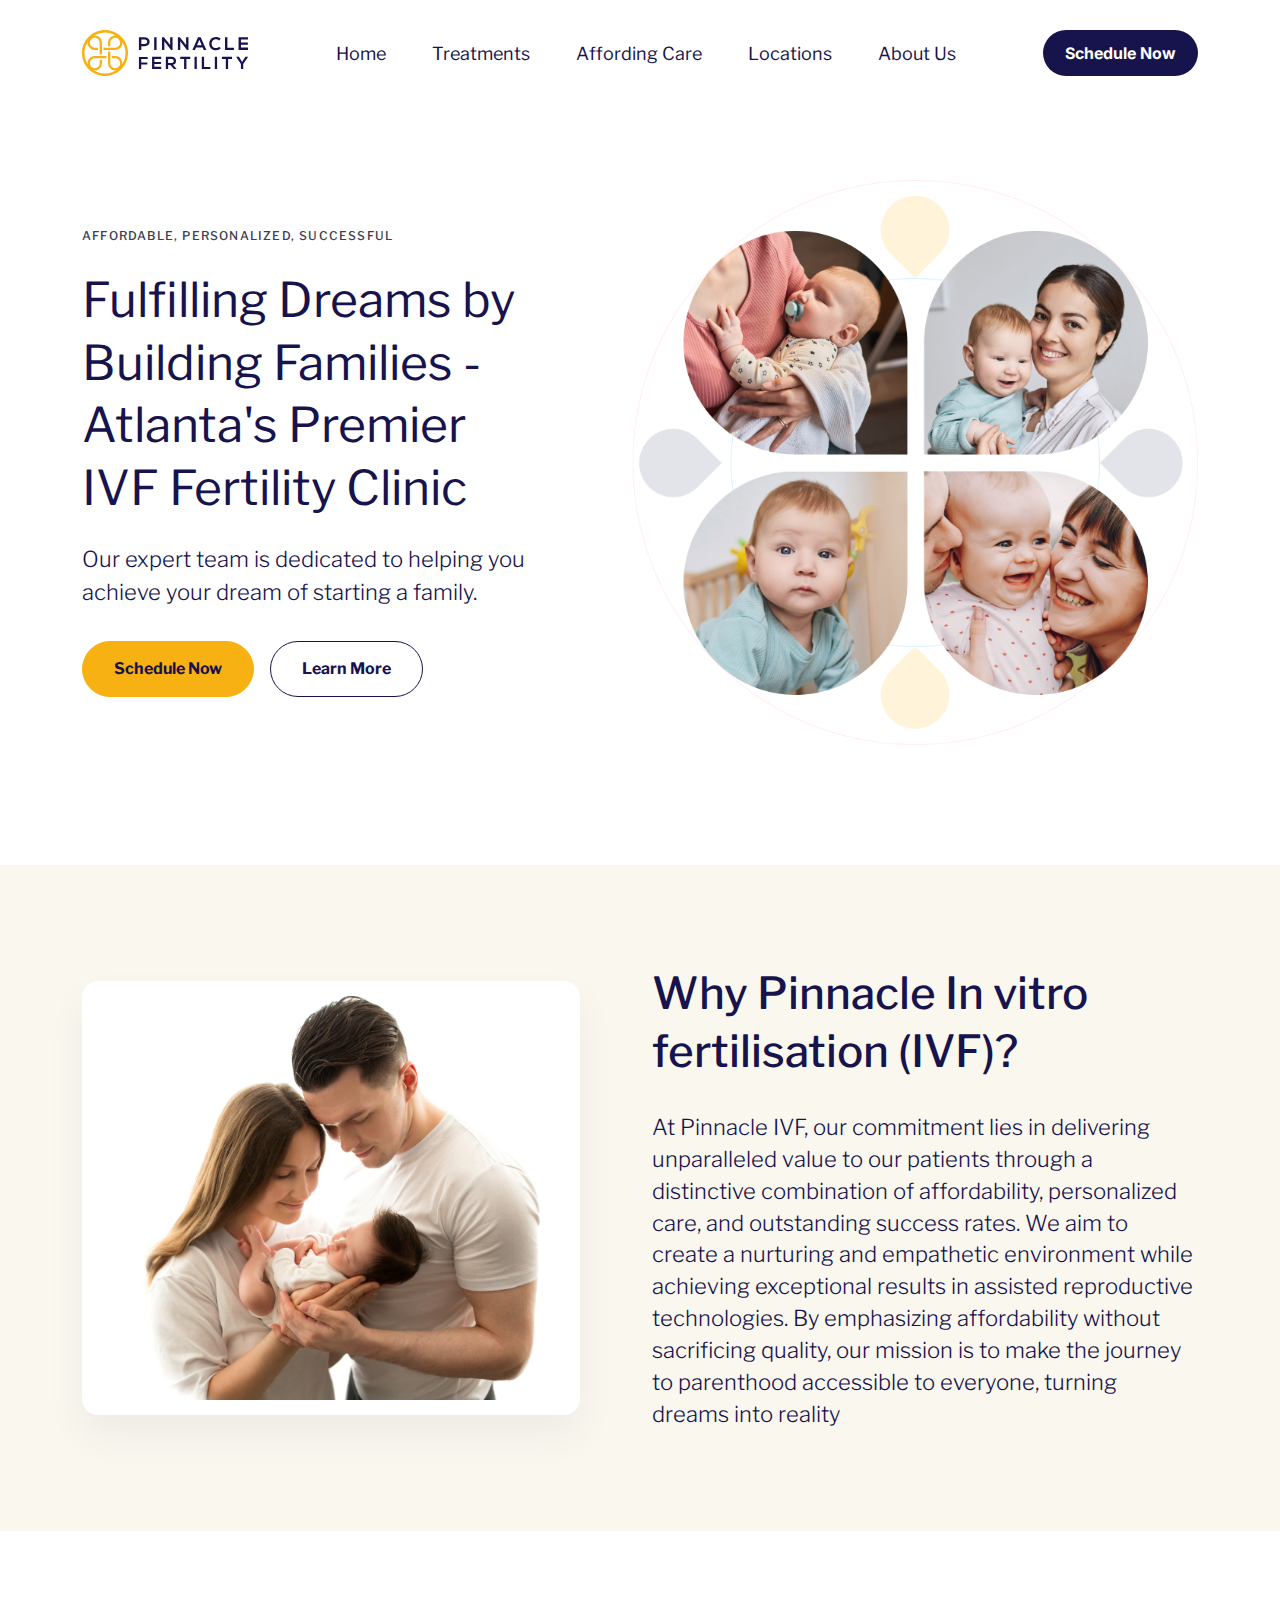
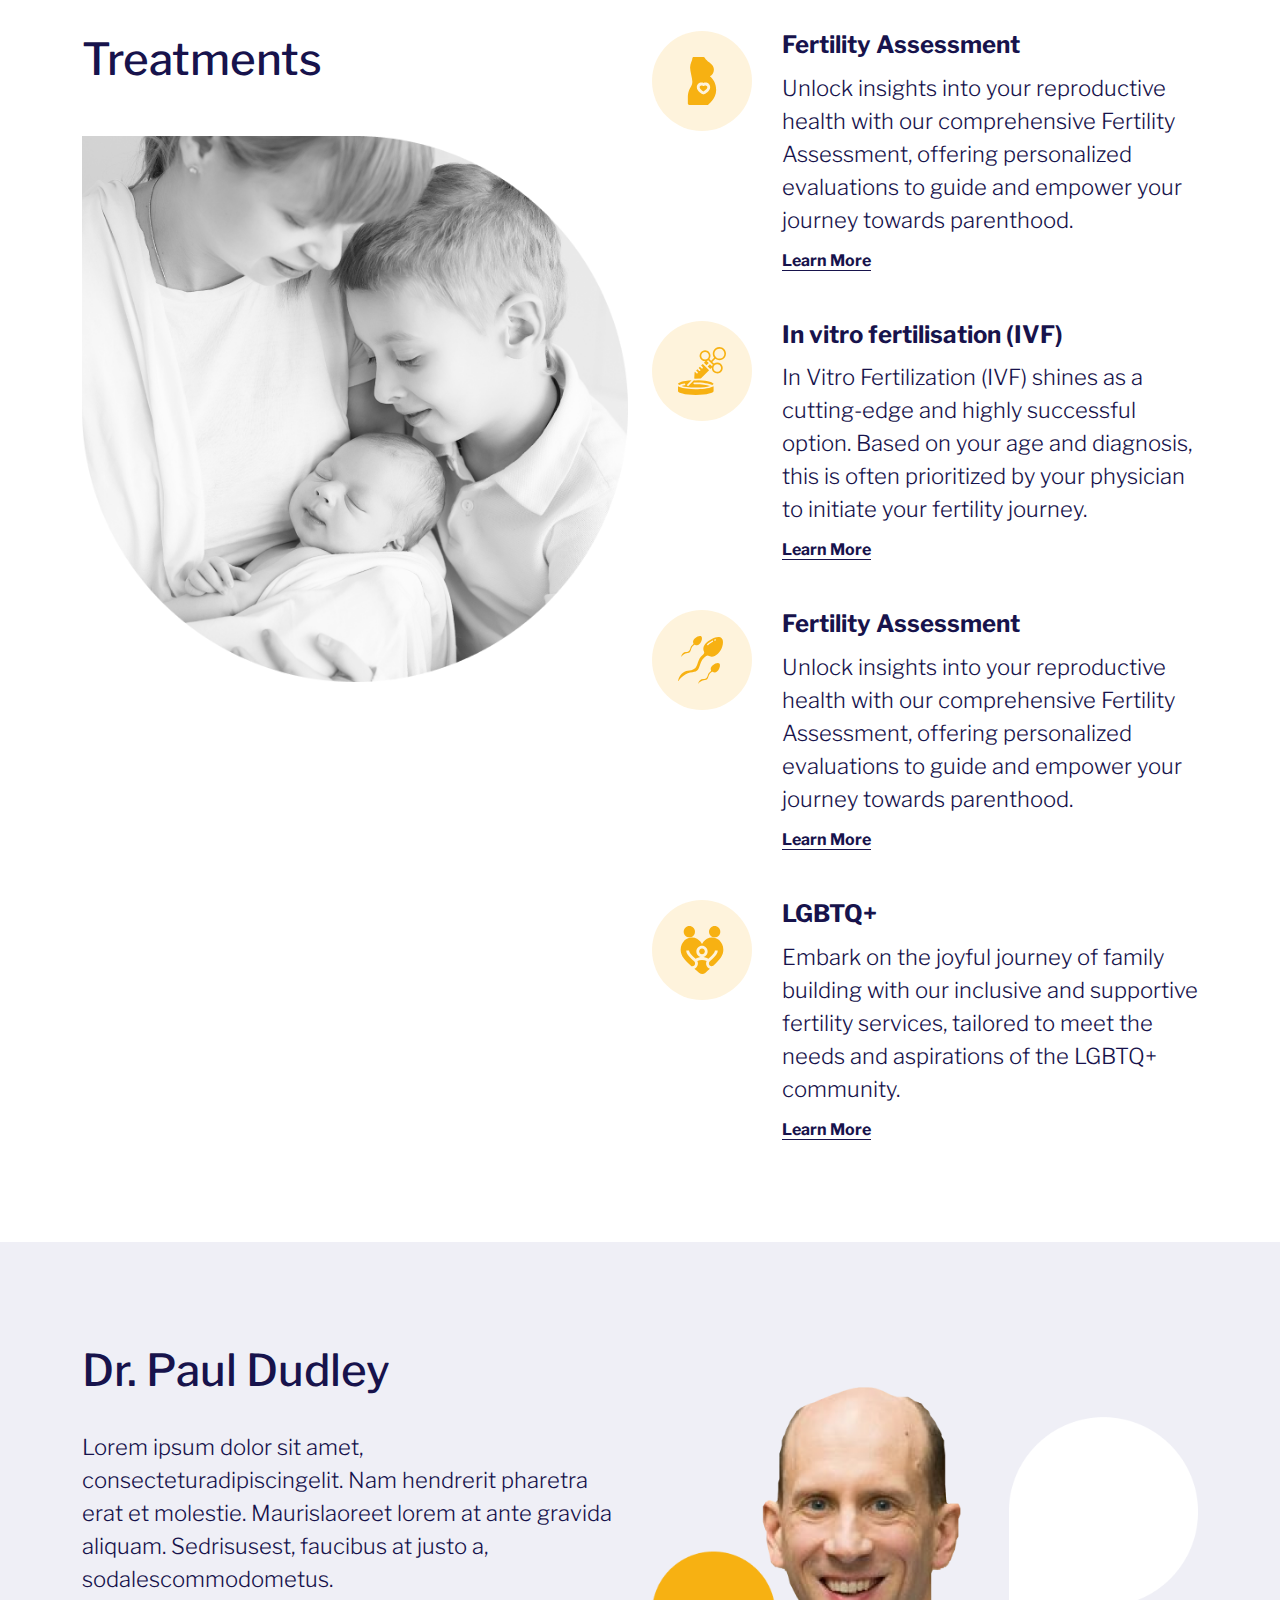
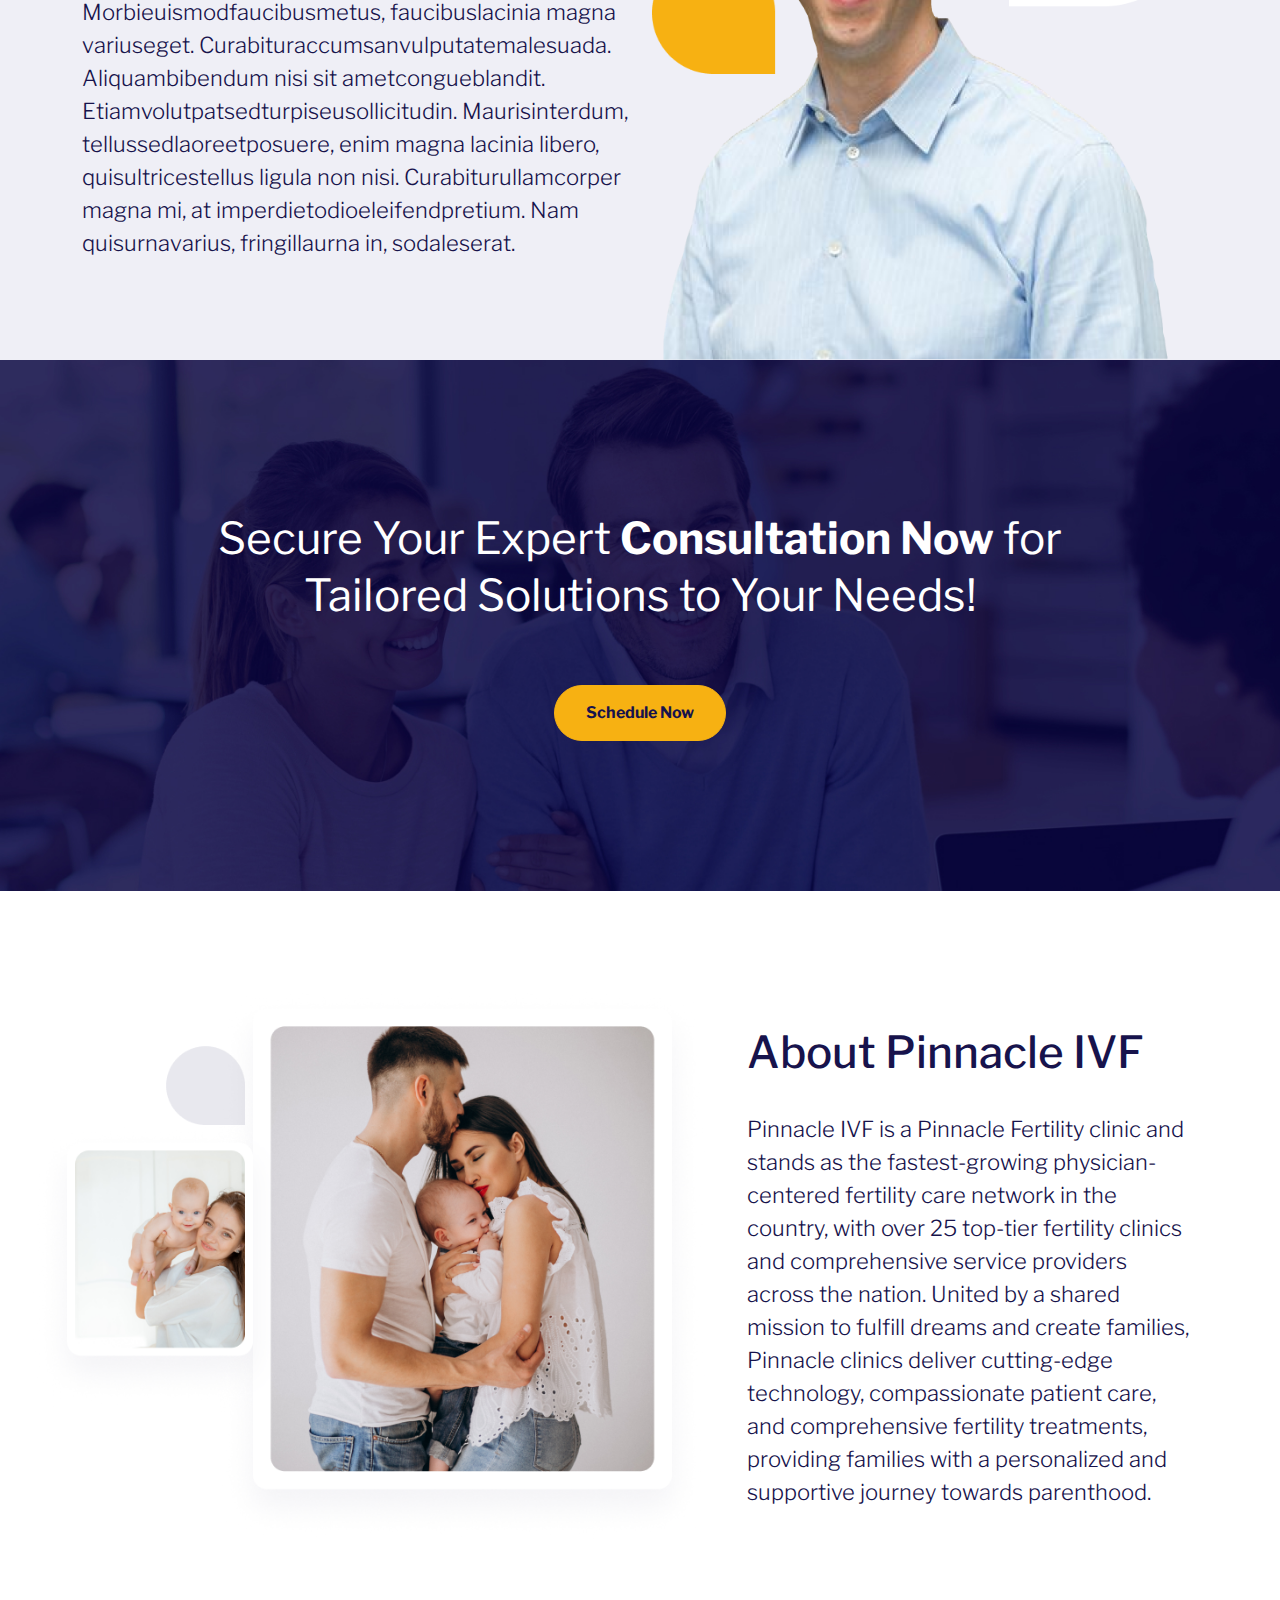
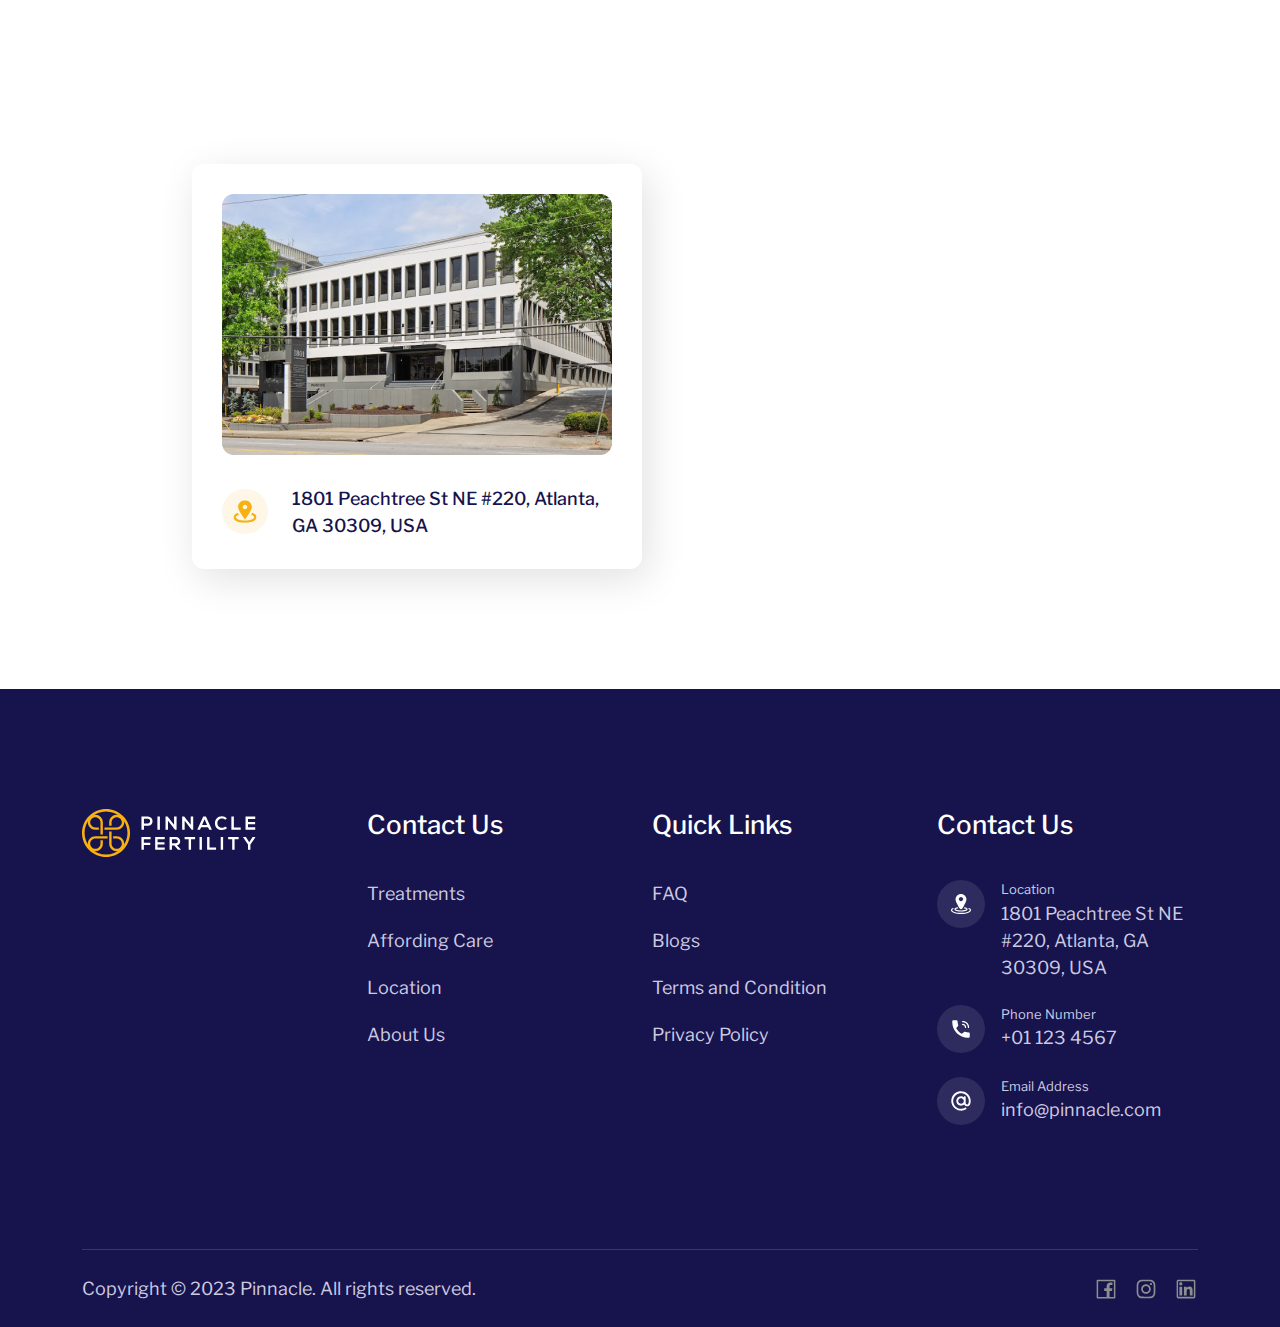
==== commit f4d9019c: "Update" ====
--- a/index.html
+++ b/index.html
@@ -165,7 +165,7 @@
             <div class="row align-items-center">
                 <div class="col-lg-6">
                     <div class="pinnacle-sec-img pe-0 pe-lg-5">
-                        <img class="img-fluid pe-0 pe-lg-5" src="assets/img/why-pinnacle-img-new.jpg" alt="About section image" />
+                        <img class="img-fluid" src="assets/img/why-pinnacle-img-new.jpg" alt="About section image" />
                     </div>
                 </div>
                 <div class="col-lg-6">
--- a/assets/css/style.css
+++ b/assets/css/style.css
@@ -1,5 +1,5 @@
 /* Google fonts */
-@import url("https://fonts.googleapis.com/css2?family=Inter:wght@700&family=Libre+Franklin:wght@300;400;500;700&display=swap");
+@import url("https://fonts.googleapis.com/css2?family=Inter:wght@700&family=Libre+Franklin:wght@300;400;500;700;900&display=swap");
 /* reset, root */
 * {
   padding: 0;
@@ -90,7 +90,10 @@
   background-color: var(--gray-3); }
 
 .fw-300 {
-  font-weight: 300; }
+  font-weight: 300 !important; }
+
+.fw-900 {
+  font-weight: 900 !important; }
 
 .fs-12 {
   font-size: 12px;
@@ -1093,10 +1096,19 @@
 /*  / common-banner */
 /*  care option */
 .care-option {
-  min-height: 588px;
+  padding-block: 140px;
   background-image: url(../img/careoption.png);
   background-repeat: no-repeat;
   background-size: cover; }
+  @media (max-width: 1199px) {
+    .care-option {
+      padding-block: 110px; } }
+  @media (max-width: 991px) {
+    .care-option {
+      padding-block: 90px; } }
+  @media (max-width: 767px) {
+    .care-option {
+      padding-block: 70px; } }
   .care-option .careOption-wrap {
     max-width: 927px;
     width: 100%;
@@ -1107,6 +1119,12 @@
 .affording-item {
   padding: 65px 60px;
   border-radius: 52px 0px; }
+  @media (max-width: 991px) {
+    .affording-item {
+      padding: 45px 40px; } }
+  @media (max-width: 767px) {
+    .affording-item {
+      padding: 35px 30px; } }
 
 /*  / affordable care- */
 /* treatment- */
